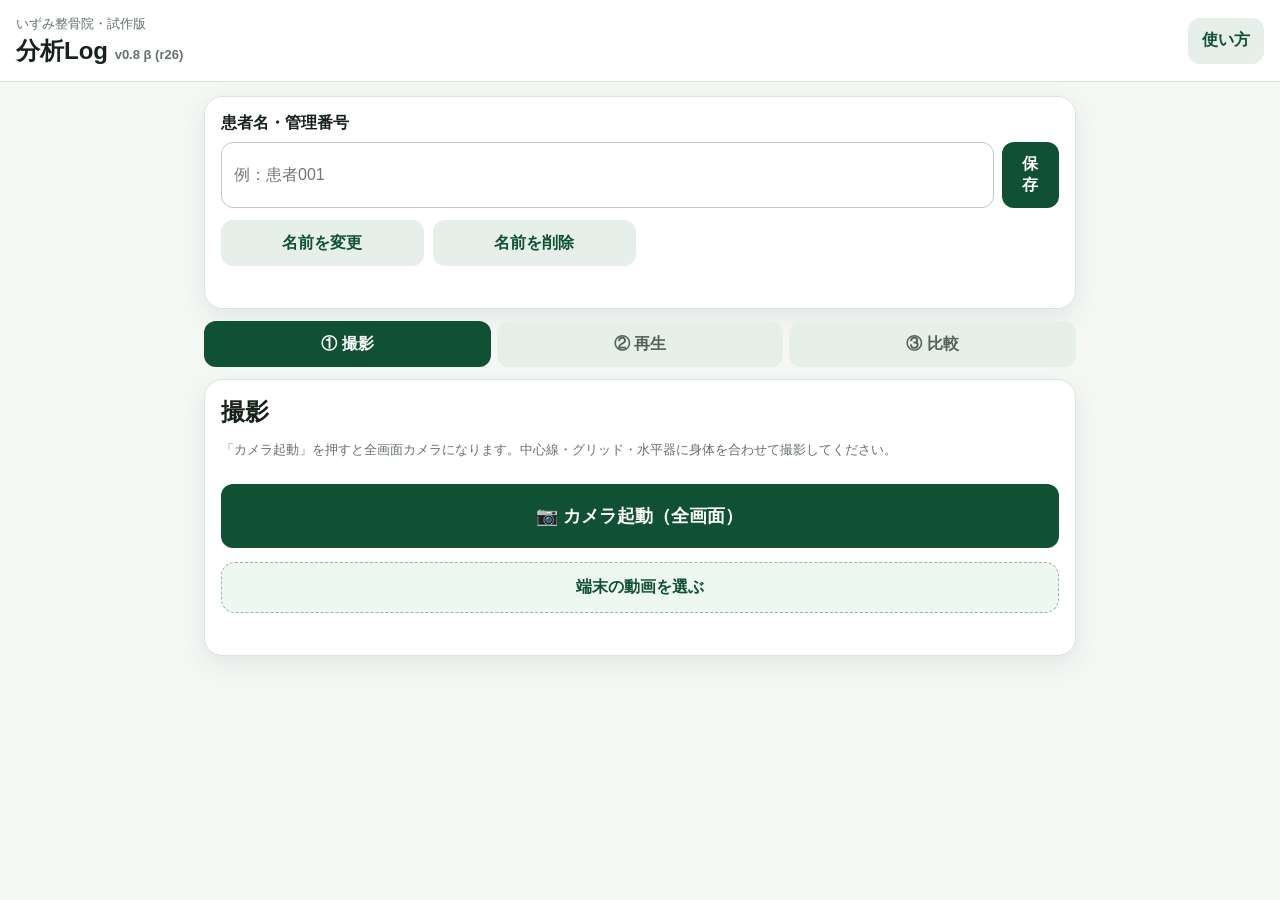
==== index.html @ 7aa8c4fe "Add files via upload" ====
<!doctype html>
<html lang="ja">
<head>
  <meta charset="utf-8">
  <meta name="viewport" content="width=device-width,initial-scale=1,viewport-fit=cover,maximum-scale=1">
  <meta name="theme-color" content="#0f5132">
  <title>分析Log v0.3</title>
  <style>
/* ===== 分析Log v0.3 ===== */
:root{
  --green:#0f5132;
  --green-soft:#e6efe9;
  --line:#d7e6dc;
  --bg:#f5f7f5;
  --ink:#17221b;
  --muted:#657169;
  --red:#c9362b;
  --guide:#ffed00;      /* 中心線（黄色） */
  --grid:rgba(255,255,255,.55); /* 補助グリッド */
}
*{box-sizing:border-box}
html,body{overscroll-behavior:none}
body{margin:0;font-family:-apple-system,BlinkMacSystemFont,"Yu Gothic",sans-serif;background:var(--bg);color:var(--ink)}

header{position:sticky;top:0;z-index:5;display:flex;justify-content:space-between;align-items:center;
  padding:14px 16px;background:#fff;border-bottom:1px solid var(--line)}
header small{color:var(--muted)}
h1{margin:2px 0 0;font-size:24px}
h1 span{font-size:13px;color:var(--muted)}
h2{margin:0 0 6px}
h3{margin:0}

button{border:0;border-radius:12px;padding:12px 14px;min-height:46px;background:var(--green);color:#fff;font-weight:700;font:inherit;font-weight:700;cursor:pointer}
button:disabled{opacity:.45}
.sub{background:var(--green-soft);color:var(--green)}
.red{background:var(--red)}
.full{width:100%;margin:12px 0 0}
.big{min-height:64px;font-size:18px}

/* 全画面カメラ */
.camView{position:fixed;inset:0;z-index:20;background:#000;display:flex;flex-direction:column;color:#fff}
.camView[hidden]{display:none}
.camStage{position:relative;flex:1;min-height:0;overflow:hidden;background:#000}
.camStage video{width:100%;height:100%;object-fit:contain;display:block}
.camTools{padding:12px;padding-bottom:calc(12px + env(safe-area-inset-bottom));background:#0f1a13;border-top:1px solid #24352b}
.camTools .segmented>span{color:#9db3a6}
.camTools .segmented button{background:#1b2a21;color:#cfe6d8}
.camTools .segmented button.on{background:var(--green);color:#fff}
.camTools .sub{background:#1b2a21;color:#cfe6d8}
.camTools #levelToggle.on{background:var(--green);color:#fff}

/* 全画面プレイヤー */
.playView{position:fixed;inset:0;z-index:20;background:#000;display:flex;flex-direction:column;color:#fff}
.playView[hidden]{display:none}
.playView .camStage video{width:100%;height:100%;object-fit:contain;background:#000}
.playCtrls{display:flex;align-items:center;gap:8px;margin-bottom:10px}
.playCtrls .spd{margin:0;color:#cfe6d8;font-size:13px;display:flex;align-items:center;gap:6px;white-space:nowrap}
.playCtrls .spd select{width:auto;padding:8px}
.playCtrls .sub{flex:1;background:#1b2a21;color:#cfe6d8}
.time{font-variant-numeric:tabular-nums;font-weight:700}

/* 全画面比較 */
.compareView{position:fixed;inset:0;z-index:20;background:#0b120e;display:flex;flex-direction:column;color:#fff}
.compareView[hidden]{display:none}
.compareFS{flex:1;min-height:0;display:flex;gap:6px;padding:8px}
.compareFS[hidden],.ovStage[hidden],.swStage[hidden]{display:none}
.cmpBody{flex:1;min-height:0;position:relative;display:flex}
.cmpBody>[data-view]{flex:1;min-height:0}

/* 重ね（透過） */
.ovStage{position:relative;background:#000;margin:8px;border-radius:10px;overflow:hidden}
.ovStage img{position:absolute;inset:0;width:100%;height:100%;object-fit:contain}
#ovAfter{opacity:.5}
.ovCtrl{display:flex;align-items:center;gap:10px;margin-bottom:8px;color:#cfe6d8;font-weight:700;font-size:13px}
#ovSlider{-webkit-appearance:none;appearance:none;flex:1;height:34px;background:transparent}
#ovSlider::-webkit-slider-runnable-track{height:6px;border-radius:6px;background:#2b3d33}
#ovSlider::-webkit-slider-thumb{-webkit-appearance:none;width:28px;height:28px;margin-top:-11px;border-radius:50%;background:var(--green);border:3px solid #fff}
#ovSlider::-moz-range-thumb{width:28px;height:28px;border-radius:50%;background:var(--green);border:3px solid #fff}

/* スライダー比較 */
.swStage{position:relative;background:#000;margin:8px;border-radius:10px;overflow:hidden;touch-action:none}
.swStage img{position:absolute;inset:0;width:100%;height:100%;object-fit:contain}
#swAfter{clip-path:inset(0 50% 0 0)}
.swHandle{position:absolute;top:0;bottom:0;left:50%;width:3px;background:#fff;transform:translateX(-50%);box-shadow:0 0 0 1px rgba(0,0,0,.4)}
.swHandle span{position:absolute;top:50%;left:50%;transform:translate(-50%,-50%);background:#fff;color:var(--green);font-weight:900;border-radius:999px;width:36px;height:36px;display:grid;place-items:center;box-shadow:0 1px 4px rgba(0,0,0,.4)}
.swTag{position:absolute;top:8px;padding:2px 8px;border-radius:8px;background:rgba(0,0,0,.6);color:#fff;font-size:12px;font-weight:700}
.swTagL{left:8px}
.swTagR{right:8px}
.cmpCtrl{padding:10px 12px;padding-bottom:calc(10px + env(safe-area-inset-bottom));background:#0f1a13;border-top:1px solid #24352b}
.compareFS figure{flex:1;min-width:0;margin:0;display:flex;flex-direction:column}
.compareFS figcaption{text-align:center;font-weight:700;padding:4px;font-size:13px;color:#cfe6d8}
.compareFS figcaption span{color:#7fd6a3;font-size:12px}
.fsImg{flex:1;min-height:0;position:relative;background:#000;border-radius:10px;display:grid;place-items:center;overflow:hidden}
.fsImg img{width:100%;height:100%;object-fit:contain;display:none}
.fsImg span{color:#6b7d72}
.fsHint{text-align:center;color:#7f9488;margin:0 0 8px}

main{width:min(900px,100%);margin:auto;padding:14px 14px 80px}
.card{background:#fff;border:1px solid var(--line);border-radius:18px;padding:16px;margin-bottom:12px;box-shadow:0 8px 24px rgba(14,61,37,.08)}
label{display:block;font-weight:700;margin:0 0 8px}
.row{display:flex;gap:8px}
input,select,textarea{width:100%;border:1px solid #bdcbc2;border-radius:12px;padding:12px;font:inherit;background:#fff}
.msg{color:var(--green);font-size:13px;min-height:18px;margin:8px 0 0}
.hint{color:var(--muted);font-size:12px;margin:8px 0}
p{color:var(--muted);font-size:13px}

nav#tabs{display:grid;grid-template-columns:repeat(3,1fr);gap:6px;margin-bottom:12px}
.tab{background:var(--green-soft);color:#536159}
.tab.active{background:var(--green);color:#fff}

.panel{display:none}
.panel.active{display:block}

/* ステージ（動画・カメラ・画像の枠） */
.stage{position:relative;overflow:hidden;border-radius:16px;background:#111;aspect-ratio:3/4;max-height:62vh}
.stage video{width:100%;height:100%;object-fit:contain;display:block}
.overlay{position:absolute;left:10px;right:10px;bottom:12px;background:rgba(0,0,0,.65);color:#fff;padding:8px;border-radius:10px;text-align:center;font-size:13px}

/* ガイド（中心線・グリッド）共通。JSで .guides の中に線を描画 */
.guides{position:absolute;inset:0;pointer-events:none}
.guides .gl{position:absolute;background:var(--grid)}
.guides .gl.v{top:0;width:1px;height:100%}
.guides .gl.h{left:0;height:1px;width:100%}
.guides .center{background:var(--guide);box-shadow:0 0 0 .5px rgba(0,0,0,.35)}
.guides .center.v{width:2px}
.guides .center.h{height:2px}
.guides .knob{position:absolute;width:14px;height:14px;border-radius:50%;background:var(--guide);border:2px solid #111}

.grid{display:grid;grid-template-columns:repeat(2,1fr);gap:9px;margin-top:12px}
.capDate{text-align:center;font-weight:700;color:var(--green);font-size:12px;margin:0 0 8px;min-height:16px}
.tapHint{display:inline-block;margin-top:2px;color:var(--green);font-weight:700}
.filterRow{display:flex;align-items:center;gap:8px;font-weight:700;font-size:13px;color:var(--muted);margin:0 0 8px}
.filterRow input{width:20px;height:20px}
.shot .who{color:var(--green);font-weight:700}

.segmented{display:flex;align-items:center;gap:6px;margin-top:12px;flex-wrap:wrap}
.segmented>span{font-weight:700;font-size:13px;color:var(--muted);margin-right:2px}
.segmented button{flex:1;min-width:64px;min-height:40px;padding:8px;background:var(--green-soft);color:var(--green)}
.segmented button.on{background:var(--green);color:#fff}

.upload{display:block;margin-top:14px;padding:14px;border:1px dashed #9bb3a4;border-radius:14px;text-align:center;background:#eef8f2;color:var(--green);font-weight:700}
.levelBadge{position:absolute;top:8px;right:10px;background:rgba(0,0,0,.6);color:#fff;font-weight:700;font-size:13px;padding:3px 8px;border-radius:8px;font-variant-numeric:tabular-nums}
#levelToggle.on{background:var(--green);color:#fff}
.upload input{display:none}

.shotsHead{display:flex;justify-content:space-between;align-items:center;margin-top:18px}
.pill{background:var(--green-soft);color:var(--green);border-radius:999px;padding:4px 10px;font-size:12px;font-weight:700}
.shots{display:grid;grid-template-columns:repeat(2,1fr);gap:10px;margin-top:6px}
.shot{border:1px solid var(--line);border-radius:14px;padding:8px;background:#f9fbfa}
.shot img{width:100%;height:min(38vh,300px);object-fit:contain;background:#111;border-radius:10px;display:block;cursor:pointer}
.shot .cap{margin:6px 0;font-size:12px;color:var(--muted)}
.shot .edited{color:var(--green);font-weight:700}
.shotBtns{display:grid;grid-template-columns:1fr 1fr;gap:6px}
.shotBtns button{min-height:38px;padding:7px;font-size:12px}
.shotBtns .editBtn{grid-column:1/-1;background:var(--green)}
.shotBtns .delete{grid-column:1/-1;background:#f4e7e5;color:#a52b23}

.compare{display:grid;grid-template-columns:1fr 1fr;gap:10px}
.compare h3{text-align:center;margin-bottom:6px}
.photo{aspect-ratio:3/4;background:#eef1ef;border-radius:14px;display:grid;place-items:center;overflow:hidden;margin-bottom:8px}
.photo img{width:100%;height:100%;object-fit:contain;display:none}
.compare button{width:100%}

dialog{width:min(500px,calc(100% - 28px));border:0;border-radius:18px;padding:20px}
dialog::backdrop{background:rgba(0,0,0,.4)}

/* ===== 編集モード（全画面） ===== */
.editor{position:fixed;inset:0;z-index:20;background:#0b120e;color:#fff;display:flex;flex-direction:column}
.editor[hidden]{display:none}   /* 非表示のときは必ず隠す（display:flexより優先させる） */
.editorBar{display:flex;align-items:center;justify-content:space-between;gap:8px;padding:10px 12px;
  padding-top:calc(10px + env(safe-area-inset-top));background:#0f1a13;border-bottom:1px solid #24352b}
.editorBar #edTitle{font-weight:700}
.editStage{position:relative;flex:1;min-height:42vh;overflow:hidden;background:#000;touch-action:none}
.editImgWrap{position:absolute;inset:0;display:grid;place-items:center;will-change:transform}
.editImgWrap img{max-width:100%;max-height:100%;-webkit-user-select:none;user-select:none;pointer-events:none}
.editStage .guides .center{cursor:grab}
.measureLayer{position:absolute;inset:0;pointer-events:none;overflow:visible}
.measureLayer line{stroke:#39d353;stroke-width:2}
.measureLayer circle{fill:#39d353;stroke:#0b120e;stroke-width:2}
#drawLayer line,#drawLayer polyline,#drawLayer path,#drawLayer circle,#drawLayer ellipse{fill:none}
#drawLayer text{font-weight:700}
#aiLayer line{stroke:#0a84ff;stroke-width:3;stroke-linecap:round;opacity:.9}
#aiLayer circle{fill:#ffd60a;stroke:#0a84ff;stroke-width:2}
.aiRow{display:grid;grid-template-columns:repeat(2,1fr);gap:8px;margin:10px 0}
.aiRow .span2{grid-column:1/-1}
.aiRow #aiEdit.on{background:var(--green);color:#fff}
#aiLayer .handle{fill:#fff;stroke:#0a84ff;stroke-width:3}
.aiRow button{min-height:44px;padding:8px;font-size:14px}
.aiOut{background:#12241a;border:1px solid #24352b;border-radius:12px;padding:10px 12px;margin-bottom:8px;color:#eafff0;font-size:13px;line-height:1.7;max-height:20vh;overflow-y:auto}
.aiOut[hidden]{display:none}
.aiOut b{color:#7fd6a3}
.aiOut .note{display:block;margin-top:6px;color:#9db3a6;font-size:11px;font-weight:400}
.aiOut .warn{display:block;margin-bottom:6px;padding:6px 8px;border-radius:8px;background:#3a2a12;color:#ffd60a;font-size:12px}
.drawOpts{display:flex;align-items:center;gap:8px;flex-wrap:wrap;margin:8px 0}
.drawOpts .sw{width:30px;height:30px;border-radius:50%;border:2px solid #24352b;box-sizing:border-box}
.drawOpts .sw.on{border-color:#fff;box-shadow:0 0 0 2px var(--green)}
.drawOpts #drawWidth{width:auto;padding:8px}
.drawOpts .sub{flex:1;min-width:80px}
.measureOut{margin:6px 0;min-height:20px;color:#eafff0;font-weight:700;background:#12241a;border:1px solid #24352b;border-radius:10px;padding:8px 10px;text-align:center}
.measureOut:empty{display:none}
.editorTools{padding:12px;padding-bottom:calc(12px + env(safe-area-inset-bottom));background:#0f1a13;border-top:1px solid #24352b;max-height:52vh;overflow-y:auto}
.editorTools .segmented>span{color:#9db3a6}
.editorTools .segmented button{background:#1b2a21;color:#cfe6d8}
.editorTools .segmented button.on{background:var(--green);color:#fff}
.editorTools .grid{grid-template-columns:repeat(3,1fr)}
.editorTools .sub{background:#1b2a21;color:#cfe6d8}
.editorTools .hint{color:#9db3a6}
.editorTools .msg{color:#7fd6a3}

@media(min-width:700px){
  .stage{aspect-ratio:16/9}
  .grid{grid-template-columns:repeat(4,1fr)}
  .shots{grid-template-columns:repeat(4,1fr)}
  .editorTools{max-width:900px;margin:0 auto;width:100%}
}
@media (prefers-reduced-motion: reduce){*{transition:none!important}}

/* ===== レポート（印刷・PDF） ===== */
.reportView{position:fixed;inset:0;z-index:22;background:#3a423d;display:flex;flex-direction:column}
.reportView[hidden]{display:none}
.reportScroll{flex:1;min-height:0;overflow-y:auto;padding:14px;-webkit-overflow-scrolling:touch}
.reportPage{width:min(760px,100%);margin:0 auto;background:#fff;color:#111;border-radius:8px;padding:22px 24px;box-shadow:0 8px 30px rgba(0,0,0,.35)}
.rHead{display:flex;justify-content:space-between;align-items:flex-start;gap:12px;border-bottom:2px solid var(--green);padding-bottom:10px;margin-bottom:16px}
.rClinic{font-size:13px;color:#555;font-weight:700}
.rHead h1{font-size:21px;margin:2px 0 0;color:var(--green)}
.rMeta{font-size:13px;text-align:right;line-height:1.9;color:#333}
.rImgs{display:flex;gap:14px}
.rImgs figure{flex:1;min-width:0;margin:0}
.rImgs figcaption{font-weight:700;font-size:13px;margin-bottom:5px;color:#111}
.rImgs figcaption span{color:#666;font-weight:400;font-size:11px}
.rBox{position:relative;background:#f0f2f0;border:1px solid #ddd;border-radius:6px;display:grid;place-items:center;overflow:hidden;aspect-ratio:3/4}
.rBox img{width:100%;height:100%;object-fit:contain;display:none}
.rBox span{color:#999;font-size:12px}
.rSec{margin-top:16px}
.rSec h2{font-size:14px;color:var(--green);border-left:4px solid var(--green);padding-left:8px;margin:0 0 8px}
.rCols{display:flex;gap:14px}
.rCols>div{flex:1;min-width:0}
.rCols h3{font-size:12px;margin:0 0 4px;color:#444}
.rAi{font-size:12px;line-height:1.8;color:#222;background:#f6f8f6;border:1px solid #e2e8e4;border-radius:6px;padding:8px 10px;min-height:40px}
.rAi b{color:var(--green)}
.rAi .note,.rAi .warn{display:block;color:#777;font-size:10px;margin-top:4px}
.rMemo{font-size:13px;line-height:1.9;color:#222;white-space:pre-wrap;border:1px solid #e2e8e4;border-radius:6px;padding:10px;min-height:60px;margin:0}
.rFoot{margin-top:16px;padding-top:8px;border-top:1px solid #ddd;font-size:10px;color:#888;text-align:center}
.bkHead{margin-top:22px;padding-top:16px;border-top:1px solid var(--line)}

@media print{
  body>*:not(#reportView){display:none!important}
  .noprint{display:none!important}
  .reportView{position:static!important;display:block!important;background:#fff}
  .reportScroll{overflow:visible!important;padding:0!important}
  .reportPage{width:100%!important;box-shadow:none!important;border-radius:0!important;padding:0!important}
  .rBox{aspect-ratio:auto;height:78mm}
  @page{margin:12mm}
}

/* cm基準の表示と入力欄 */
.scaleBar{display:flex;align-items:center;justify-content:space-between;gap:8px;margin:8px 0;font-size:12px;font-weight:700;color:#9db3a6}
.scaleBar.on{color:#7fd6a3}
.scaleBar button{min-height:34px;padding:6px 10px;font-size:12px;flex:0 0 auto}
.scaleInput{background:#12241a;border:1px solid var(--green);border-radius:12px;padding:10px 12px;margin-bottom:8px}
.scaleInput[hidden]{display:none}
.scaleInput label{color:#eafff0;font-size:13px}
.scaleInput .row{align-items:center;gap:6px}
.scaleInput input{flex:1;min-width:80px}
.scaleInput .unit{color:#cfe6d8;font-weight:700}
.scaleInput button{flex:0 0 auto;min-height:44px}
.scaleInput .hint{color:#9db3a6;margin:6px 0 0}

/* 患者履歴 */
.historyView{position:fixed;inset:0;z-index:21;background:#0b120e;color:#fff;display:flex;flex-direction:column}
.historyView[hidden]{display:none}
.histPick{padding:10px 12px;background:#0f1a13;border-bottom:1px solid #24352b}
.histPick select{background:#1b2a21;color:#fff;border-color:#2b3d33}
.histBody{flex:1;min-height:0;overflow-y:auto;padding:12px;-webkit-overflow-scrolling:touch}
.histDay{margin-bottom:18px}
.histDate{position:sticky;top:-12px;background:#0b120e;padding:6px 0;font-weight:700;color:#7fd6a3;font-size:14px;border-bottom:1px solid #24352b;margin-bottom:8px}
.histDate span{color:#9db3a6;font-weight:400;font-size:12px;margin-left:6px}
.histRow{display:grid;grid-template-columns:repeat(auto-fill,minmax(120px,1fr));gap:10px}
.histItem{background:#12241a;border:1px solid #24352b;border-radius:12px;padding:8px}
.histItem img{width:100%;height:150px;object-fit:contain;background:#000;border-radius:8px;display:block;cursor:pointer}
.histItem .t{font-size:11px;color:#9db3a6;margin:6px 0 6px;text-align:center}
.histItem .bs{display:grid;grid-template-columns:1fr 1fr;gap:6px}
.histItem .bs button{min-height:36px;padding:6px;font-size:12px}
.histEmpty{color:#9db3a6;text-align:center;padding:30px 10px}
.histBadge{display:inline-block;background:var(--green);color:#fff;border-radius:6px;font-size:10px;padding:1px 6px;margin-left:4px}

</style>
</head>
<body>
  <header>
    <div>
      <small>いずみ整骨院・試作版</small>
      <h1>分析Log <span>v0.8 β (r26)</span></h1>
    </div>
    <button id="help" class="sub">使い方</button>
  </header>

  <main>
    <!-- 患者 -->
    <section class="card">
      <label for="patient">患者名・管理番号</label>
      <div class="row">
        <input id="patient" list="patientList" placeholder="例：患者001" autocomplete="off">
        <button id="savePatient">保存</button>
      </div>
      <datalist id="patientList"></datalist>
      <div class="grid">
        <button id="renamePatient" class="sub">名前を変更</button>
        <button id="deletePatient" class="sub">名前を削除</button>
      </div>
      <p id="patientMsg" class="msg"></p>
    </section>

    <!-- タブ -->
    <nav id="tabs">
      <button class="tab active" data-id="record">① 撮影</button>
      <button class="tab" data-id="review">② 再生</button>
      <button class="tab" data-id="compare">③ 比較</button>
    </nav>

    <!-- ① 撮影 -->
    <section id="record" class="panel active card">
      <h2>撮影</h2>
      <p>「カメラ起動」を押すと全画面カメラになります。中心線・グリッド・水平器に身体を合わせて撮影してください。</p>
      <button id="startCamera" class="full big">📷 カメラ起動（全画面）</button>
      <label class="upload">端末の動画を選ぶ
        <input id="upload" type="file" accept="video/*" capture="environment">
      </label>
      <p id="recordMsg" class="msg"></p>
    </section>

    <!-- ② 再生 -->
    <section id="review" class="panel card">
      <h2>再生・静止画切り出し</h2>
      <div id="reviewStage" class="stage">
        <video id="video" controls playsinline preload="auto"></video>
      </div>
      <button id="openPlay" class="full big">▶ 全画面で再生・切り出し</button>
      <p class="hint">下の再生バーを指でなぞると場面を選べます。細かい調整は「1コマ戻す／進める」で。</p>
      <label>再生速度
        <select id="speed">
          <option value=".25">0.25倍</option>
          <option value=".5">0.5倍</option>
          <option value=".75">0.75倍</option>
          <option value="1" selected>1.0倍</option>
        </select>
      </label>
      <div class="grid">
        <button id="back" class="sub">◀ 1コマ戻す</button>
        <button id="forward" class="sub">1コマ進める ▶</button>
      </div>
      <button id="captureBtn" class="full">この場面を静止画に追加</button>
      <canvas id="canvas" hidden></canvas>
      <p id="reviewMsg" class="msg"></p>
    </section>

    <!-- ③ 比較 -->
    <section id="compare" class="panel card">
      <h2>Before / After</h2>
      <p>下の一覧の「Before」「After」から設定できます。編集した画像はそのまま反映されます。</p>
      <div class="compare">
        <div>
          <h3>Before</h3>
          <div class="photo"><img id="before" alt="Before"><span id="beforeEmpty">画像なし</span></div>
          <p id="beforeCap" class="capDate"></p>
          <button id="dlBefore" class="sub" disabled>画像を保存</button>
        </div>
        <div>
          <h3>After</h3>
          <div class="photo"><img id="after" alt="After"><span id="afterEmpty">画像なし</span></div>
          <p id="afterCap" class="capDate"></p>
          <button id="dlAfter" class="sub" disabled>画像を保存</button>
        </div>
      </div>
      <button id="swap" class="sub full">左右を入れ替える</button>
      <button id="openCompareFS" class="full big">⛶ 全画面で比較する</button>
      <button id="openReport" class="full big">📄 レポートを作る（印刷・PDF）</button>
      <button id="openHistory" class="full big">📁 患者の履歴を見る</button>
      <label for="memo">所見メモ
        <textarea id="memo" rows="5" placeholder="例：右肩の挙上が改善"></textarea>
      </label>
      <button id="saveMemo">メモを保存</button>
      <p id="memoMsg" class="msg"></p>

      <div class="shotsHead">
        <h3>切り出した静止画</h3>
        <span id="shotCount" class="pill">0枚</span>
      </div>
      <p class="hint">画像をタップすると編集画面が開きます。撮影のたびに下へ貯まっていきます。</p>
      <label class="filterRow"><input type="checkbox" id="filterPatient"> 上の患者名と一致するものだけ表示</label>
      <div id="shotGallery" class="shots"></div>
      <button id="clearShots" class="sub full">一覧を空にする</button>

      <h3 class="bkHead">バックアップ</h3>
      <p>すべての静止画・設定をファイルに書き出せます。端末を替えるときや、消えてしまう前の保険にお使いください。</p>
      <button id="exportAll" class="full">💾 ファイルに書き出す</button>
      <label class="upload">📂 ファイルから読み込む
        <input id="importAll" type="file" accept="application/json,.json">
      </label>
      <p id="backupMsg" class="msg"></p>
    </section>
  </main>

  <!-- 全画面プレイヤー（再生・切り出し） -->
  <div id="playView" class="playView" hidden>
    <div class="editorBar top">
      <button id="playClose" class="sub">閉じる</button>
      <span>再生・切り出し</span>
      <span id="playTime" class="time">0:00.00</span>
    </div>
    <div id="playStage" class="camStage"></div>
    <div class="camTools">
      <div class="playCtrls">
        <label class="spd">速度
          <select id="speed2">
            <option value=".25">0.25倍</option>
            <option value=".5">0.5倍</option>
            <option value=".75">0.75倍</option>
            <option value="1" selected>1.0倍</option>
          </select>
        </label>
        <button id="back2" class="sub">◀ 1コマ</button>
        <button id="forward2" class="sub">1コマ ▶</button>
      </div>
      <button id="capture2" class="full big">■ この場面を切り出し</button>
      <p id="play2Msg" class="msg"></p>
    </div>
  </div>

  <!-- 患者履歴 -->
  <div id="historyView" class="historyView" hidden>
    <div class="editorBar top">
      <button id="historyClose" class="sub">閉じる</button>
      <span>患者の履歴</span>
      <span id="historyCount" class="time"></span>
    </div>
    <div class="histPick">
      <select id="histPatient" aria-label="患者を選ぶ"></select>
    </div>
    <div id="histBody" class="histBody"></div>
    <p class="hint fsHint">画像をタップ → Before / After に設定できます</p>
  </div>

  <!-- レポート（印刷・PDF） -->
  <div id="reportView" class="reportView" hidden>
    <div class="editorBar top noprint">
      <button id="reportClose" class="sub">閉じる</button>
      <button id="editClinic" class="sub">院名</button>
      <button id="reportPrint">印刷 / PDF</button>
    </div>
    <div class="reportScroll">
      <div class="reportPage">
        <header class="rHead">
          <div>
            <div class="rClinic" id="rClinic">いずみ整骨院</div>
            <h1>姿勢分析レポート</h1>
          </div>
          <div class="rMeta">
            <div>患者名：<b id="rPatient">—</b></div>
            <div>作成日：<span id="rDate"></span></div>
          </div>
        </header>
        <section class="rImgs">
          <figure>
            <figcaption>Before <span id="rBeforeDate"></span></figcaption>
            <div class="rBox"><img id="rBefore" alt=""><span id="rBeforeNone">画像なし</span></div>
          </figure>
          <figure>
            <figcaption>After <span id="rAfterDate"></span></figcaption>
            <div class="rBox"><img id="rAfter" alt=""><span id="rAfterNone">画像なし</span></div>
          </figure>
        </section>
        <section class="rSec" id="rAiSec">
          <h2>姿勢の計測結果</h2>
          <div class="rCols">
            <div><h3>Before</h3><div class="rAi" id="rBeforeAi">—</div></div>
            <div><h3>After</h3><div class="rAi" id="rAfterAi">—</div></div>
          </div>
        </section>
        <section class="rSec">
          <h2>所見・コメント</h2>
          <p class="rMemo" id="rMemo">—</p>
        </section>
        <footer class="rFoot">分析Log で作成／計測値はAIによる推定を含みます</footer>
      </div>
    </div>
  </div>

  <!-- 全画面比較 -->
  <div id="compareView" class="compareView" hidden>
    <div class="editorBar top">
      <button id="compareClose" class="sub">閉じる</button>
      <span>Before / After</span>
      <button id="compareSwap" class="sub">入替</button>
    </div>
    <div class="segmented" data-target="cmp">
      <span>表示</span>
      <button data-cmp="side" class="on">横並び</button>
      <button data-cmp="overlay">重ね</button>
      <button data-cmp="slider">スライダー</button>
    </div>
    <div class="cmpBody">
      <!-- 横並び -->
      <div class="compareFS" data-view="side">
        <figure>
          <figcaption>Before <span id="beforeCapFS"></span></figcaption>
          <div class="fsImg"><img id="beforeFS" alt="Before"><span id="beforeFSEmpty">画像なし</span></div>
        </figure>
        <figure>
          <figcaption>After <span id="afterCapFS"></span></figcaption>
          <div class="fsImg"><img id="afterFS" alt="After"><span id="afterFSEmpty">画像なし</span></div>
        </figure>
      </div>
      <!-- 重ね（透過） -->
      <div class="ovStage" data-view="overlay" hidden>
        <img id="ovBefore" alt="Before">
        <img id="ovAfter" alt="After">
      </div>
      <!-- スライダー -->
      <div id="swStage" class="swStage" data-view="slider" hidden>
        <img id="swBefore" alt="Before">
        <img id="swAfter" alt="After">
        <div id="swHandle" class="swHandle"><span>‹ ›</span></div>
        <span class="swTag swTagL">Before</span>
        <span class="swTag swTagR">After</span>
      </div>
    </div>
    <div class="cmpCtrl">
      <div id="ovCtrl" class="ovCtrl" hidden>
        <span>Before</span>
        <input id="ovSlider" type="range" min="0" max="100" value="50">
        <span>After</span>
      </div>
      <p class="hint fsHint" id="cmpHint">横並び以外は、撮影の構図がそろっているほどきれいに重なります</p>
    </div>
  </div>

  <!-- 全画面カメラ -->
  <div id="camView" class="camView" hidden>
    <div class="editorBar top">
      <button id="camClose" class="sub">閉じる</button>
      <span id="camTitle">撮影</span>
      <button id="switchCamera" class="sub">前後</button>
    </div>
    <div id="camStage" class="camStage">
      <video id="camera" autoplay muted playsinline></video>
      <div id="recordGuides" class="guides"></div>
      <div id="cameraMsg" class="overlay">準備中…</div>
    </div>
    <div class="camTools">
      <div class="segmented" data-target="record">
        <span>ガイド</span>
        <button data-grid="off">なし</button>
        <button data-grid="center" class="on">中心線</button>
        <button data-grid="3">3×3</button>
        <button data-grid="5">5×5</button>
        <button data-grid="8">8×8</button>
        <button data-grid="16">16×16</button>
      </div>
      <button id="levelToggle" class="sub full">水平器：OFF</button>
      <div class="grid">
        <button id="startRec" class="red">● 録画開始</button>
        <button id="stopRec" class="sub" disabled>■ 録画停止</button>
      </div>
    </div>
  </div>

  <!-- 編集モード（全画面オーバーレイ） -->
  <div id="editor" class="editor" hidden>
    <div class="editorBar top">
      <button id="edClose" class="sub">戻る</button>
      <span id="edTitle">編集</span>
      <button id="edSave">保存</button>
    </div>

    <div id="editStage" class="editStage">
      <div id="editImgWrap" class="editImgWrap"><img id="editImg" alt="編集中の画像"></div>
      <div id="editGuides" class="guides"></div>
      <svg id="aiLayer" class="measureLayer"></svg>
      <svg id="drawLayer" class="measureLayer"></svg>
      <svg id="measureLayer" class="measureLayer"></svg>
    </div>

    <div class="editorTools">
      <div class="segmented" data-target="edit">
        <span>グリッド</span>
        <button data-grid="off">なし</button>
        <button data-grid="center" class="on">中心線</button>
        <button data-grid="3">3×3</button>
        <button data-grid="5">5×5</button>
        <button data-grid="8">8×8</button>
        <button data-grid="16">16×16</button>
      </div>
      <div class="segmented" data-target="measure">
        <span>測定</span>
        <button data-m="off" class="on">なし</button>
        <button data-m="tilt">左右差</button>
        <button data-m="dist">距離</button>
        <button data-m="angle">角度</button>
        <button data-m="scale">基準登録</button>
      </div>
      <p id="measureOut" class="measureOut"></p>
      <div class="segmented" data-target="draw">
        <span>描画</span>
        <button data-d="off" class="on">なし</button>
        <button data-d="free">自由線</button>
        <button data-d="line">直線</button>
        <button data-d="hline">水平</button>
        <button data-d="vline">垂直</button>
        <button data-d="arrow">矢印</button>
        <button data-d="circle">円</button>
        <button data-d="text">文字</button>
      </div>
      <div class="drawOpts">
        <span class="sw on" data-color="#ff3b30" style="background:#ff3b30"></span>
        <span class="sw" data-color="#0a84ff" style="background:#0a84ff"></span>
        <span class="sw" data-color="#30d158" style="background:#30d158"></span>
        <span class="sw" data-color="#ffd60a" style="background:#ffd60a"></span>
        <span class="sw" data-color="#ffffff" style="background:#fff"></span>
        <span class="sw" data-color="#111111" style="background:#111"></span>
        <select id="drawWidth" aria-label="線の太さ">
          <option value="3">細</option>
          <option value="6" selected>中</option>
          <option value="11">太</option>
        </select>
        <button id="drawUndo" class="sub">1つ戻す</button>
        <button id="drawClear" class="sub">全消去</button>
      </div>
      <div class="aiRow">
        <button id="aiRun" class="span2">🤖 AIで姿勢を解析</button>
        <button id="aiEdit" class="sub">✋ 点を修正</button>
        <button id="aiScale" class="sub">cm基準を登録</button>
        <button id="aiToggle" class="sub">骨格の表示</button>
        <button id="aiClear" class="sub">解析を消す</button>
      </div>
      <div id="scaleBar" class="scaleBar">
        <span id="scaleState">cm基準：未登録（px表示）</span>
        <button id="scaleClear" class="sub" hidden>基準を消す</button>
      </div>
      <div id="scaleInput" class="scaleInput" hidden>
        <label for="scaleCm">この2点の実際の長さ</label>
        <div class="row">
          <input id="scaleCm" type="number" inputmode="decimal" step="0.1" min="0.1" placeholder="例：160">
          <span class="unit">cm</span>
          <button id="scaleOk">登録</button>
          <button id="scaleCancel" class="sub">やめる</button>
        </div>
        <p class="hint">身長なら「頭のてっぺん」と「足の裏」をタップ→身長を入力</p>
      </div>
      <div id="aiOut" class="aiOut" hidden></div>
      <div class="grid">
        <button id="edZoomOut" class="sub">ズーム −</button>
        <button id="edZoomIn" class="sub">ズーム ＋</button>
        <button id="edReset" class="sub">リセット</button>
        <button id="edToBefore">Beforeへ</button>
        <button id="edToAfter">Afterへ</button>
      </div>
      <p class="hint" id="edHint">1本指＝移動 / 2本指＝拡大縮小 / 中心線ドラッグ / ダブルタップでリセット</p>
      <p id="edMsg" class="msg"></p>
    </div>
  </div>

  <dialog id="dialog">
    <h2>使い方</h2>
    <ol>
      <li>撮影、または端末の動画を選ぶ</li>
      <li>止めたい場面で「静止画を追加」</li>
      <li>画像をタップして中心線・グリッドで編集</li>
      <li>「Beforeへ」「Afterへ」で比較に反映</li>
    </ol>
    <button id="close" class="full">閉じる</button>
  </dialog>

  <script>
/* =========================================================
   分析Log v0.3
   - v0.2の全機能を保持（localStorageキーも同じ：既存データは残ります）
   - 追加：静止画の編集モード（中心線ドラッグ / グリッド / 移動 / ピンチズーム
     / ダブルタップでリセット / 保存 / Before・Afterへ反映）
   - 追加：撮影画面のガイド切替（なし / 中心線 / 3×3 / 5×5）
   =======================================================*/
(() => {
  "use strict";
  const $ = (id) => document.getElementById(id);
  const clamp = (n, lo, hi) => Math.max(lo, Math.min(hi, n));
  const toast = (id, text) => { const el = $(id); if (el) el.textContent = text; };

  // ---- 状態 ----
  // before/after は {img, date, time} で保持（撮影日時つき）。旧バージョンの文字列も読み込めるよう変換
  const parseSlot = (raw) => {
    if (!raw) return null;
    try { const o = JSON.parse(raw); return o && o.img ? o : (typeof o === "string" && o.startsWith("data:") ? { img: o } : null); }
    catch { return raw.startsWith("data:") ? { img: raw } : null; }
  };
  const s = {
    stream: null, rec: null, chunks: [], facing: "environment", url: null,
    before: parseSlot(localStorage.al_before),
    after: parseSlot(localStorage.al_after),
    shots: JSON.parse(localStorage.al_shots || "[]"),
    recGrid: localStorage.al_rec_grid || "center",
    level: false,
  };
  const saveSlot = (key) => { localStorage["al_" + key] = s[key] ? JSON.stringify(s[key]) : ""; };

  /* ---- 静止画の保存先（IndexedDB：容量が大きく、たくさん貯められる） ---- */
  const IDB = {
    db: null,
    open() {
      return new Promise((res, rej) => {
        const r = indexedDB.open("analysisLog", 1);
        r.onupgradeneeded = () => { const d = r.result; if (!d.objectStoreNames.contains("shots")) d.createObjectStore("shots", { keyPath: "id" }); };
        r.onsuccess = () => { IDB.db = r.result; res(r.result); };
        r.onerror = () => rej(r.error);
      });
    },
    store(mode) { return IDB.db.transaction("shots", mode).objectStore("shots"); },
    req(q) { return new Promise((res, rej) => { q.onsuccess = () => res(q.result); q.onerror = () => rej(q.error); }); },
    put(shot) { return IDB.req(IDB.store("readwrite").put(JSON.parse(JSON.stringify(shot)))); },
    del(id) { return IDB.req(IDB.store("readwrite").delete(id)); },
    clear() { return IDB.req(IDB.store("readwrite").clear()); },
    all() { return IDB.req(IDB.store("readonly").getAll()); },
  };
  let useIDB = false;
  const saveShotsLS = () => {
    try { localStorage.al_shots = JSON.stringify(s.shots); }
    catch (e) { toast("reviewMsg", "保存容量がいっぱいです。不要な静止画を削除してください。"); }
  };
  // 1枚だけ保存（編集・描画・解析のたびに呼ぶ）
  function saveShot(shot) {
    if (useIDB) IDB.put(shot).catch(() => toast("reviewMsg", "保存できませんでした"));
    else saveShotsLS();
  }
  const saveShots = () => { if (!useIDB) saveShotsLS(); };  // 一覧全体（旧方式のとき用）

  async function initStore() {
    try {
      if (!window.indexedDB) throw new Error("no idb");
      await IDB.open();
      useIDB = true;
      // これまでlocalStorageに入っていた画像を引き継ぐ
      const old = JSON.parse(localStorage.al_shots || "[]");
      if (old.length) {
        for (const sh of old) await IDB.put(sh);
        localStorage.removeItem("al_shots");   // 旧領域を解放
      }
      s.shots = (await IDB.all()) || [];
      s.shots.sort((a, b) => (a.date || 0) - (b.date || 0));
    } catch (e) {
      useIDB = false;                          // 使えない端末では従来どおり
      s.shots = JSON.parse(localStorage.al_shots || "[]");
    }
    s.shots.forEach((sh) => { if (sh.patient) addPatient(sh.patient); });   // 既存の名前を名簿に取り込む
    renderShots();
  }

  // ---- タブ切替 ----
  const openTab = (id) => {
    document.querySelectorAll(".tab").forEach((b) => b.classList.toggle("active", b.dataset.id === id));
    document.querySelectorAll(".panel").forEach((p) => p.classList.toggle("active", p.id === id));
  };
  document.querySelectorAll(".tab").forEach((b) => (b.onclick = () => openTab(b.dataset.id)));

  // ---- 患者名 ----
  // ---- 患者名（名簿・変更・削除） ----
  $("patient").value = localStorage.al_patient || "";
  let patients = [];
  try { patients = JSON.parse(localStorage.al_patients || "[]"); } catch (e) { patients = []; }
  const savePatients = () => { localStorage.al_patients = JSON.stringify(patients); };
  function renderPatientList() {
    const dl = $("patientList");
    dl.innerHTML = "";
    patients.filter(Boolean).sort().forEach((n) => { const o = document.createElement("option"); o.value = n; dl.appendChild(o); });
  }
  function addPatient(name) {
    const n = (name || "").trim();
    if (n && !patients.includes(n)) { patients.push(n); savePatients(); renderPatientList(); }
  }
  $("savePatient").onclick = () => {
    const n = $("patient").value.trim();
    localStorage.al_patient = n;
    addPatient(n);
    renderShots();
    toast("patientMsg", n ? `「${n}」を保存しました` : "名前を空にしました");
  };
  // 名前を変更：この患者の静止画すべての名前を付け替える
  $("renamePatient").onclick = () => {
    const old = $("patient").value.trim();
    if (!old) return toast("patientMsg", "先に変更したい名前を入力または選択してください");
    const neo = (prompt(`「${old}」を何に変更しますか？`, old) || "").trim();
    if (!neo || neo === old) return;
    let n = 0;
    s.shots.forEach((sh) => { if ((sh.patient || "") === old) { sh.patient = neo; saveShot(sh); n++; } });
    patients = patients.filter((p) => p !== old);
    if (!patients.includes(neo)) patients.push(neo);
    savePatients(); renderPatientList();
    $("patient").value = neo; localStorage.al_patient = neo;
    renderShots();
    toast("patientMsg", `「${neo}」に変更しました（静止画 ${n}枚も変更）`);
  };
  // 名前を削除：名簿から消す。画像を消すかは別途たずねる
  $("deletePatient").onclick = () => {
    const name = $("patient").value.trim();
    if (!name) return toast("patientMsg", "削除したい名前を入力または選択してください");
    const mine = s.shots.filter((sh) => (sh.patient || "") === name);
    if (!confirm(`「${name}」を名簿から削除します。よろしいですか？`)) return;
    patients = patients.filter((p) => p !== name);
    savePatients(); renderPatientList();
    if (mine.length && confirm(`この患者の静止画 ${mine.length}枚も削除しますか？

OK＝画像も削除する
キャンセル＝画像は残す`)) {
      const ids = new Set(mine.map((x) => x.id));
      s.shots = s.shots.filter((x) => !ids.has(x.id));
      if (useIDB) ids.forEach((id) => IDB.del(id).catch(() => {})); else saveShotsLS();
      toast("patientMsg", `「${name}」と静止画 ${mine.length}枚を削除しました`);
    } else {
      toast("patientMsg", `「${name}」を名簿から削除しました（静止画は残しています）`);
    }
    $("patient").value = ""; localStorage.al_patient = "";
    renderShots();
  };
  renderPatientList();

  /* =======================================================
     ガイド描画（撮影・編集で共用）
     mode: "off" | "center" | "3" | "5"
     vx,hy: 中心線の位置（0〜1）。撮影は中央固定、編集はドラッグで可変。
     =======================================================*/
  // グリッドの分割位置（"3"→1/3,2/3 / "8"→1/8..7/8 のように一般化）
  const gridFracs = (mode) => {
    const n = parseInt(mode, 10);
    if (!n || n < 2) return [];
    const a = []; for (let i = 1; i < n; i++) a.push(i / n); return a;
  };

  function drawGuides(el, mode, vx = 0.5, hy = 0.5, draggable = false) {
    el.innerHTML = "";
    if (mode === "off") return;
    const fracs = gridFracs(mode);
    const frag = document.createDocumentFragment();
    fracs.forEach((f) => {
      const v = document.createElement("div"); v.className = "gl v"; v.style.left = f * 100 + "%"; frag.appendChild(v);
      const h = document.createElement("div"); h.className = "gl h"; h.style.top = f * 100 + "%"; frag.appendChild(h);
    });
    const cv = document.createElement("div"); cv.className = "gl v center"; cv.style.left = vx * 100 + "%"; frag.appendChild(cv);
    const ch = document.createElement("div"); ch.className = "gl h center"; ch.style.top = hy * 100 + "%"; frag.appendChild(ch);
    if (draggable) {
      const k = document.createElement("div"); k.className = "knob";
      k.style.left = `calc(${vx * 100}% - 7px)`; k.style.top = `calc(${hy * 100}% - 7px)`;
      frag.appendChild(k);
    }
    el.appendChild(frag);
  }
  function setSegmented(target, mode) {
    document.querySelectorAll(`.segmented[data-target="${target}"] button`)
      .forEach((b) => b.classList.toggle("on", (b.dataset.grid ?? b.dataset.m ?? b.dataset.cmp) === mode));
  }

  // ---- 撮影ガイドの切替 ----
  let levelAngle = 0; // スマホの左右の傾き（度）

  const drawRecordGuides = () => {
    drawGuides($("recordGuides"), s.recGrid);
    if (s.level && s.recGrid !== "off") {
      const badge = document.createElement("div");
      badge.className = "levelBadge"; badge.id = "levelBadge";
      $("recordGuides").appendChild(badge);
    }
    updateLevelLine();
  };
  function updateLevelLine() {
    const h = $("recordGuides").querySelector(".center.h");
    const badge = $("levelBadge");
    if (!h) return;
    if (s.level) {
      const lv = Math.abs(levelAngle) <= 1;           // ±1°以内を水平とみなす
      h.style.transformOrigin = "center center";
      h.style.transform = `rotate(${-levelAngle}deg)`; // 実際の水平を示す（真の水平線）
      h.style.background = lv ? "#39d353" : "var(--guide)";
      h.style.height = "3px";
      if (badge) { badge.textContent = (lv ? "水平 " : "") + levelAngle.toFixed(0) + "°"; badge.style.color = lv ? "#39d353" : "#fff"; }
    } else {
      h.style.transform = ""; h.style.background = ""; h.style.height = "";
    }
  }
  document.querySelectorAll('.segmented[data-target="record"] button').forEach((b) => {
    b.onclick = () => { s.recGrid = b.dataset.grid; localStorage.al_rec_grid = s.recGrid; setSegmented("record", s.recGrid); drawRecordGuides(); };
  });

  // 水平器（傾きセンサー）
  function onMotion(e) {
    const a = e.accelerationIncludingGravity; if (!a) return;
    const ax = a.x || 0, ay = a.y || 0;
    if (Math.hypot(ax, ay) < 2) return;               // ほぼ水平置きのときは無視（数値が暴れるため）
    levelAngle = Math.atan2(ax, -ay) * 180 / Math.PI;
    updateLevelLine();
  }
  function setLevelBtn() { $("levelToggle").textContent = "水平器：" + (s.level ? "ON" : "OFF"); $("levelToggle").classList.toggle("on", s.level); }
  async function toggleLevel() {
    if (s.level) { window.removeEventListener("devicemotion", onMotion); s.level = false; setLevelBtn(); drawRecordGuides(); return; }
    try {
      if (typeof DeviceMotionEvent !== "undefined" && DeviceMotionEvent.requestPermission) {
        const perm = await DeviceMotionEvent.requestPermission();     // iOSは許可が必要
        if (perm !== "granted") { toast("recordMsg", "水平器を使うには「許可」を選んでください"); return; }
      }
      if (s.recGrid === "off") { s.recGrid = "center"; localStorage.al_rec_grid = "center"; setSegmented("record", "center"); }
      window.addEventListener("devicemotion", onMotion);
      s.level = true; setLevelBtn(); drawRecordGuides();
      toast("recordMsg", "水平器ON：横線が水平の目安です");
    } catch (err) { toast("recordMsg", "この端末では水平器を使えません"); }
  }
  $("levelToggle").onclick = toggleLevel;

  /* =======================================================
     ① 撮影・録画
     =======================================================*/
  async function stopStream() { if (s.stream) s.stream.getTracks().forEach((t) => t.stop()); }
  function openCamView() { $("camView").hidden = false; document.body.style.overflow = "hidden"; drawRecordGuides(); }
  function closeCamView() { $("camView").hidden = true; document.body.style.overflow = ""; }
  async function startCamera() {
    try {
      await stopStream();
      s.stream = await navigator.mediaDevices.getUserMedia({ video: { facingMode: { ideal: s.facing } }, audio: true });
      $("camera").srcObject = s.stream;
      $("startRec").disabled = false; $("stopRec").disabled = true;
      $("cameraMsg").textContent = "中心線・グリッド・水平器に身体を合わせてください";
      setTimeout(() => { $("cameraMsg").textContent = ""; }, 2500);
      openCamView();
    } catch (e) { toast("recordMsg", "カメラを起動できません：" + e.message); }
  }
  $("startCamera").onclick = startCamera;
  $("switchCamera").onclick = async () => { s.facing = s.facing === "environment" ? "user" : "environment"; await startCamera(); };
  $("camClose").onclick = async () => {
    if (s.rec && s.rec.state === "recording") s.rec.stop();
    await stopStream(); closeCamView();
  };

  function loadVideo(blob) {
    if (s.url) URL.revokeObjectURL(s.url);
    s.url = URL.createObjectURL(blob);
    $("video").src = s.url;   // 静止画一覧は消さずに貯めていく
  }
  $("startRec").onclick = () => {
    s.chunks = [];
    s.rec = new MediaRecorder(s.stream);
    s.rec.ondataavailable = (e) => e.data.size && s.chunks.push(e.data);
    s.rec.onstop = () => { loadVideo(new Blob(s.chunks, { type: s.rec.mimeType || "video/webm" })); closeCamView(); openTab("review"); };
    s.rec.start();
    $("startRec").disabled = true; $("stopRec").disabled = false;
    $("cameraMsg").textContent = "● 録画中";
  };
  $("stopRec").onclick = () => {
    if (s.rec && s.rec.state === "recording") s.rec.stop();   // onstopで再生画面へ移動
    $("startRec").disabled = false; $("stopRec").disabled = true;
    $("cameraMsg").textContent = "";
  };
  $("upload").onchange = (e) => { if (e.target.files[0]) { loadVideo(e.target.files[0]); openTab("review"); } };

  /* =======================================================
     ② 再生・静止画切り出し
     =======================================================*/
  const video = $("video");
  const setSpeed = (v) => { video.playbackRate = +v; $("speed").value = v; $("speed2").value = v; };
  $("speed").onchange = (e) => setSpeed(e.target.value);
  $("speed2").onchange = (e) => setSpeed(e.target.value);

  function step(delta) {
    if (!video.src) return toast("reviewMsg", "先に動画を選んでください");
    video.pause();
    video.currentTime = clamp(video.currentTime + delta, 0, video.duration || Infinity);
  }
  $("back").onclick = $("back2").onclick = () => step(-1 / 30);
  $("forward").onclick = $("forward2").onclick = () => step(1 / 30);

  const fmtTime = (t) => Math.floor(t / 60) + ":" + (t % 60).toFixed(2).padStart(5, "0");
  const pad = (n) => String(n).padStart(2, "0");
  const fmtDate = (ms) => {
    if (!ms) return "";
    const d = new Date(ms);
    return `${d.getFullYear()}/${pad(d.getMonth() + 1)}/${pad(d.getDate())} ${pad(d.getHours())}:${pad(d.getMinutes())}`;
  };

  function captureShot() {
    const v = video, c = $("canvas");
    if (!v.src || v.readyState < 2) { toast("reviewMsg", "動画を再生できる状態にしてください"); toast("play2Msg", "動画を再生できる状態にしてください"); return; }
    const k = Math.min(1, 1440 / Math.max(v.videoWidth, v.videoHeight));   // 容量を抑えるため長辺1440pxまで
    c.width = Math.round(v.videoWidth * k); c.height = Math.round(v.videoHeight * k);
    c.getContext("2d").drawImage(v, 0, 0, c.width, c.height);
    const shot = { id: Date.now() + Math.random(), data: c.toDataURL("image/jpeg", 0.85), time: v.currentTime, date: Date.now(), patient: ($("patient").value || "") };
    s.shots.push(shot);
    saveShot(shot); renderShots();   // 自動保存
    const msg = `③比較の下に自動保存しました（全${s.shots.length}枚）`;
    toast("reviewMsg", msg); toast("play2Msg", msg);
  }
  $("captureBtn").onclick = captureShot;
  $("capture2").onclick = captureShot;

  // 全画面プレイヤー：videoを移動して表示
  function openPlay() {
    if (!video.src) return toast("reviewMsg", "先に撮影するか、端末の動画を選んでください");
    $("playStage").appendChild(video);
    $("playView").hidden = false; document.body.style.overflow = "hidden";
    toast("play2Msg", "");
  }
  function closePlay() {
    $("reviewStage").appendChild(video);
    $("playView").hidden = true; document.body.style.overflow = "";
  }
  $("openPlay").onclick = openPlay;
  $("playClose").onclick = closePlay;
  video.addEventListener("timeupdate", () => { $("playTime").textContent = fmtTime(video.currentTime || 0); });

  $("clearShots").onclick = () => {
    if (confirm("静止画一覧を空にしますか？（保存した画像がすべて消えます）")) { s.shots = []; if (useIDB) IDB.clear().catch(() => {}); else saveShotsLS(); renderShots(); }
  };

  function renderShots() {
    const g = $("shotGallery");
    g.innerHTML = "";
    const cur = ($("patient").value || "").trim();
    const onlyMine = $("filterPatient") && $("filterPatient").checked && cur;
    const list = onlyMine ? s.shots.filter((x) => (x.patient || "") === cur) : s.shots;
    $("shotCount").textContent = onlyMine ? `${list.length}枚 / 全${s.shots.length}枚` : s.shots.length + "枚";
    if (!list.length) { g.innerHTML = "<p>" + (onlyMine ? "この患者名の静止画はありません。" : "まだ静止画はありません。") + "</p>"; return; }
    list.forEach((shot, i) => {
      const d = document.createElement("div");
      d.className = "shot";
      const edited = shot.edited ? '<span class="edited">編集済</span>' : "";
      const when = shot.date ? fmtDate(shot.date) : `位置 ${fmtTime(shot.time)}`;
      const who = shot.patient ? `<span class="who">${shot.patient}</span> ` : "";
      d.innerHTML =
        `<img src="${shot.edited || shot.data}" alt="${i + 1}枚目">` +
        `<p class="cap">${who}${when} ${edited}<br><span class="tapHint">タップで編集</span></p>` +
        `<div class="shotBtns">` +
        `<button data-a="before">Before</button>` +
        `<button data-a="after">After</button>` +
        `<button data-a="download" class="sub">保存</button>` +
        `<button data-a="rename" class="sub">名前</button>` +
        `<button data-a="delete" class="delete">削除</button>` +
        `</div>`;
      d.querySelector("img").onclick = () => openEditor(shot);
      d.querySelectorAll("button").forEach((b) => (b.onclick = () => shotAction(b.dataset.a, shot)));
      g.appendChild(d);
    });
  }
  function shotAction(a, shot) {
    const slot = { img: shot.edited || shot.data, date: shot.date, time: shot.time, ai: shot.aiText || null, patient: shot.patient || '', shotId: shot.id };
    if (a === "edit") openEditor(shot);
    else if (a === "before") { s.before = slot; saveSlot("before"); updateCompare(); }
    else if (a === "after") { s.after = slot; saveSlot("after"); updateCompare(); }
    else if (a === "download") download(slot.img, "shot");
    else if (a === "rename") {
      const neo = prompt("この画像の患者名を変更", shot.patient || "");
      if (neo !== null) { shot.patient = neo.trim(); saveShot(shot); addPatient(shot.patient); renderShots(); }
    }
    else if (a === "delete") { s.shots = s.shots.filter((y) => y.id !== shot.id); if (useIDB) IDB.del(shot.id).catch(() => {}); else saveShotsLS(); renderShots(); }
  }

  /* =======================================================
     ③ Before / After・メモ
     =======================================================*/
  function showImage(key) {
    const slot = s[key], im = $(key), empty = $(key + "Empty"), cap = $(key + "Cap"),
      btn = $(key === "before" ? "dlBefore" : "dlAfter");
    if (slot && slot.img) {
      im.src = slot.img; im.style.display = "block"; empty.style.display = "none"; btn.disabled = false;
      cap.textContent = slot.date ? "撮影 " + fmtDate(slot.date) : "";
    } else {
      im.style.display = "none"; empty.style.display = "block"; btn.disabled = true; cap.textContent = "";
    }
    // 全画面比較側も同期
    const imFS = $(key + "FS"), emptyFS = $(key + "FSEmpty"), capFS = $(key + "CapFS");
    if (imFS) {
      if (slot && slot.img) { imFS.src = slot.img; imFS.style.display = "block"; emptyFS.style.display = "none"; capFS.textContent = slot.date ? fmtDate(slot.date) : ""; }
      else { imFS.style.display = "none"; emptyFS.style.display = "block"; capFS.textContent = ""; }
    }
  }
  function updateCompare() {
    showImage("before"); showImage("after");
    const b = s.before && s.before.img, a = s.after && s.after.img;
    // 重ね・スライダー用の画像も同期
    [["ovBefore", b], ["swBefore", b], ["ovAfter", a], ["swAfter", a]].forEach(([id, src]) => {
      const el = $(id); if (el) { el.src = src || ""; el.style.display = src ? "block" : "none"; }
    });
  }
  // 全画面比較の開閉とモード切替
  let cmpMode = "side", swPos = 50;
  function setCmpMode(m) {
    cmpMode = m; setSegmented("cmp", m);
    document.querySelectorAll(".cmpBody > [data-view]").forEach((el) => { el.hidden = el.dataset.view !== m; });
    $("ovCtrl").hidden = m !== "overlay";
    if (m === "overlay") applyOverlay();
    if (m === "slider") applySlider();
  }
  function applyOverlay() { $("ovAfter").style.opacity = ($("ovSlider").value / 100); }
  function applySlider() { $("swAfter").style.clipPath = `inset(0 ${100 - swPos}% 0 0)`; $("swHandle").style.left = swPos + "%"; }
  $("ovSlider").oninput = applyOverlay;
  document.querySelectorAll('.segmented[data-target="cmp"] button').forEach((b) => { b.onclick = () => setCmpMode(b.dataset.cmp); });
  // スライダーの仕切りをドラッグ
  const swStage = $("swStage");
  let swDrag = false;
  const swFromEvent = (e) => { const r = swStage.getBoundingClientRect(); swPos = clamp(((e.clientX - r.left) / r.width) * 100, 0, 100); applySlider(); };
  swStage.addEventListener("pointerdown", (e) => { swStage.setPointerCapture(e.pointerId); swDrag = true; swFromEvent(e); });
  swStage.addEventListener("pointermove", (e) => { if (swDrag) swFromEvent(e); });
  swStage.addEventListener("pointerup", () => { swDrag = false; });
  swStage.addEventListener("pointercancel", () => { swDrag = false; });

  $("openCompareFS").onclick = () => {
    if (!(s.before && s.before.img) && !(s.after && s.after.img)) return toast("memoMsg", "先にBefore/Afterを設定してください");
    updateCompare(); setCmpMode(cmpMode); $("compareView").hidden = false; document.body.style.overflow = "hidden";
  };
  $("compareClose").onclick = () => { $("compareView").hidden = true; document.body.style.overflow = ""; };
  $("compareSwap").onclick = () => { [s.before, s.after] = [s.after, s.before]; saveSlot("before"); saveSlot("after"); updateCompare(); };
  function download(data, name) {
    if (!data) return;
    const safe = ($("patient").value || "patient").replace(/[\/:*?"<>|]/g, "_");
    const a = document.createElement("a");
    a.href = data; a.download = `${safe}_${name}.jpg`; a.click();
  }
  $("dlBefore").onclick = () => download(s.before && s.before.img, "before");
  $("dlAfter").onclick = () => download(s.after && s.after.img, "after");
  $("swap").onclick = () => {
    [s.before, s.after] = [s.after, s.before];
    saveSlot("before"); saveSlot("after");
    updateCompare();
  };
  $("memo").value = localStorage.al_memo || "";
  $("saveMemo").onclick = () => { localStorage.al_memo = $("memo").value; toast("memoMsg", "メモを保存しました"); };

  /* =======================================================
     編集モード（v0.3の中心機能）
     =======================================================*/
  const ed = { shot: null, mode: "center", vx: 0.5, hy: 0.5, tx: 0, ty: 0, scale: 1, nw: 1, nh: 1 };
  const editStage = $("editStage"), editImg = $("editImg"), editWrap = $("editImgWrap"), editGuides = $("editGuides");
  const measure = { mode: "off", pts: [] };
  const draw = { tool: "off", color: "#ff3b30", w: 6, cur: null }; // 描画ツール状態
  let pxPerCm = parseFloat(localStorage.al_scale) || 0;  // 1cmあたりのピクセル数（基準登録で決定）

  const applyTransform = () => { editWrap.style.transform = `translate(${ed.tx}px,${ed.ty}px) scale(${ed.scale})`; renderMeasure(); renderDraw(); renderAi(); drawEditGuides(); };
  const drawEditGuides = () => {
    const r = imgRect();   // ガイドの枠を写真ぴったりに合わせる
    editGuides.style.cssText = `position:absolute;left:${r.x}px;top:${r.y}px;width:${r.w}px;height:${r.h}px;right:auto;bottom:auto;pointer-events:none`;
    drawGuides(editGuides, ed.mode, ed.vx, ed.hy, true);
  };

  function openEditor(shot) {
    ed.shot = shot;
    if (!shot.draws) shot.draws = [];
    const e = shot.edit || {};
    ed.mode = e.grid || "center";
    ed.vx = e.vx ?? 0.5; ed.hy = e.hy ?? 0.5;
    ed.tx = e.tx ?? 0; ed.ty = e.ty ?? 0; ed.scale = e.scale ?? 1;
    editImg.onload = () => { ed.nw = editImg.naturalWidth; ed.nh = editImg.naturalHeight; applyTransform(); drawEditGuides(); if (ed.shot && ed.shot.ai) recomputeAi(); };
    editImg.src = shot.data; // 常に元画像から編集（非破壊）
    if (editImg.complete && editImg.naturalWidth) { ed.nw = editImg.naturalWidth; ed.nh = editImg.naturalHeight; requestAnimationFrame(() => { applyTransform(); drawEditGuides(); }); }
    $("edTitle").textContent = `${s.shots.indexOf(shot) + 1}枚目・${fmtTime(shot.time)}`;
    setSegmented("edit", ed.mode);
    measure.mode = "off"; measure.pts = []; setSegmented("measure", "off"); $("measureOut").textContent = "";
    draw.tool = "off"; draw.cur = null; setSegmented("draw", "off");
    aiVisible = localStorage.al_ai_show !== "0"; aiEditMode = false; $("aiEdit").classList.remove("on"); updateHint(); renderMeasure(); renderDraw(); renderAi();
    $("scaleInput").hidden = true; pendingScalePx = 0; updateScaleBar();
    if (ed.shot.ai) recomputeAi(); else showAiOut();   // 保存済みの古い文章ではなく、いまの基準で作り直す
    toast("edMsg", "");
    $("editor").hidden = false;
    document.body.style.overflow = "hidden";
  }
  function closeEditor() { $("editor").hidden = true; document.body.style.overflow = ""; }
  $("edClose").onclick = closeEditor;

  // グリッド切替
  document.querySelectorAll('.segmented[data-target="edit"] button').forEach((b) => {
    b.onclick = () => { ed.mode = b.dataset.grid; setSegmented("edit", ed.mode); drawEditGuides(); };
  });

  // ズーム（中心基準）
  function zoom(mult) {
    const ns = clamp(ed.scale * mult, 1, 8), r = ns / ed.scale;
    ed.tx *= r; ed.ty *= r; ed.scale = ns; applyTransform();
  }
  $("edZoomIn").onclick = () => zoom(1.25);
  $("edZoomOut").onclick = () => zoom(1 / 1.25);

  function resetView() { ed.tx = 0; ed.ty = 0; ed.scale = 1; ed.vx = 0.5; ed.hy = 0.5; applyTransform(); drawEditGuides(); }
  $("edReset").onclick = resetView;

  /* ---- 測定（角度・距離・左右差・基準登録） ---- */
  // 画像内の正規化座標(u,v: 0〜1)と画面座標を相互変換（拡大縮小・移動に追従させるため）
  // 画面に実際に表示されている画像の位置・大きさを測る（計算で推測しない）
  function imgRect() {
    const sr = editStage.getBoundingClientRect(), ir = editImg.getBoundingClientRect();
    const nw = editImg.naturalWidth || ed.nw || 1, nh = editImg.naturalHeight || ed.nh || 1;
    return { x: ir.left - sr.left, y: ir.top - sr.top, w: ir.width || 1, h: ir.height || 1, W: sr.width, H: sr.height, nw, nh };
  }
  function fitRect() { const r = imgRect(); return { W: r.W, H: r.H, dw: r.w, dh: r.h, bx: r.x, by: r.y }; }
  function toScreen(p) { const r = imgRect(); return { x: r.x + p.u * r.w, y: r.y + p.v * r.h }; }
  function toNorm(sx, sy) { const r = imgRect(); return { u: (sx - r.x) / r.w, v: (sy - r.y) / r.h }; }
  const needPts = (m) => m === "angle" ? 3 : (m === "tilt" || m === "dist" || m === "scale") ? 2 : 0;
  const natDelta = (a, b) => ({ dx: (b.u - a.u) * ed.nw, dy: (b.v - a.v) * ed.nh }); // 元画像ピクセルでの差

  function updateHint() {
    const map = {
      off: "1本指＝移動 / 2本指＝拡大縮小 / 中心線ドラッグ / ダブルタップでリセット",
      tilt: "左右の同じ部位を2点タップ（例：左右の肩）→ 高さの差と傾きを表示",
      dist: "2点タップで距離。基準登録するとcmで表示されます",
      angle: "3点タップ（真ん中が頂点）で角度（例：膝の角度）",
      scale: "長さが分かる2点をタップ→実寸cmを入力して基準登録",
    };
    $("edHint").textContent = map[measure.mode] || map.off;
  }
  document.querySelectorAll('.segmented[data-target="measure"] button').forEach((b) => {
    b.onclick = () => {
      measure.mode = b.dataset.m; measure.pts = []; setSegmented("measure", measure.mode); $("measureOut").textContent = "";
      if (measure.mode !== "off") { draw.tool = "off"; setSegmented("draw", "off"); }
      updateHint(); renderMeasure();
    };
  });

  function placePoint(sx, sy) {
    if (measure.mode === "off") return;
    const need = needPts(measure.mode);
    if (measure.pts.length >= need) { measure.pts = []; $("measureOut").textContent = ""; }
    measure.pts.push(toNorm(sx, sy));
    if (measure.pts.length === need) computeMeasure();
    renderMeasure();
  }
  function computeMeasure() {
    const p = measure.pts, out = $("measureOut");
    if (measure.mode === "tilt") {
      const { dx, dy } = natDelta(p[0], p[1]);
      const ang = Math.abs(Math.atan2(dy, dx) * 180 / Math.PI), tilt = Math.min(ang, 180 - ang);
      const lower = p[0].v > p[1].v ? p[0] : p[1], higher = p[0].v > p[1].v ? p[1] : p[0];
      const side = lower.u > higher.u ? "右" : "左", drop = Math.abs(dy);
      const pc = effPpc();
      const val = pc > 0 ? (drop / pc < 1 ? Math.round(drop / pc * 10) + " mm" : (drop / pc).toFixed(1) + " cm") : Math.round(drop) + " px";
      out.textContent = `${side}が ${val} 低い（傾き ${tilt.toFixed(1)}°）` + (pc > 0 ? "" : "　※cmは「cm基準を登録」後");
    } else if (measure.mode === "dist") {
      const { dx, dy } = natDelta(p[0], p[1]), d = Math.hypot(dx, dy);
      const pc2 = effPpc();
      out.textContent = pc2 > 0 ? `距離 ${d / pc2 < 1 ? Math.round(d / pc2 * 10) + " mm" : (d / pc2).toFixed(1) + " cm"}` : `距離 ${Math.round(d)} px　※cmは「cm基準を登録」後`;
    } else if (measure.mode === "angle") {
      const a = natDelta(p[1], p[0]), b = natDelta(p[1], p[2]);
      const deg = Math.acos(clamp((a.dx * b.dx + a.dy * b.dy) / (Math.hypot(a.dx, a.dy) * Math.hypot(b.dx, b.dy) || 1), -1, 1)) * 180 / Math.PI;
      out.textContent = `角度 ${deg.toFixed(1)}°`;
    } else if (measure.mode === "scale") {
      const { dx, dy } = natDelta(p[0], p[1]);
      pendingScalePx = Math.hypot(dx, dy);          // 2点間の長さ（元画像のピクセル）
      out.textContent = "この2点の実際の長さを下の欄に入力してください";
      $("scaleInput").hidden = false;
      $("scaleCm").value = "";
      setTimeout(() => { try { $("scaleCm").focus(); } catch (e) {} }, 50);
    }
  }
  /* ---- 描画ツール（自由線・直線・水平・垂直・矢印・円・文字） ---- */
  const drawHints = {
    off: "1本指＝移動 / 2本指＝拡大縮小 / 中心線ドラッグ / ダブルタップでリセット",
    free: "指でなぞって自由に線を描けます", line: "始点から終点までドラッグで直線",
    hline: "ドラッグで水平線", vline: "ドラッグで垂直線", arrow: "ドラッグで矢印",
    circle: "中心から外へドラッグで円", text: "置きたい場所をタップ→文字を入力",
  };
  document.querySelectorAll('.segmented[data-target="draw"] button').forEach((b) => {
    b.onclick = () => {
      draw.tool = b.dataset.d; setSegmented("draw", draw.tool);
      if (draw.tool !== "off") { measure.mode = "off"; measure.pts = []; setSegmented("measure", "off"); $("measureOut").textContent = ""; renderMeasure(); }
      $("edHint").textContent = drawHints[draw.tool] || drawHints.off;
    };
  });
  document.querySelectorAll(".drawOpts .sw").forEach((el) => {
    el.onclick = () => { draw.color = el.dataset.color; document.querySelectorAll(".drawOpts .sw").forEach((x) => x.classList.toggle("on", x === el)); };
  });
  $("drawWidth").onchange = (e) => { draw.w = +e.target.value; };
  $("drawUndo").onclick = () => { if (ed.shot && ed.shot.draws.length) { ed.shot.draws.pop(); saveShot(ed.shot); renderDraw(); } };
  $("drawClear").onclick = () => { if (ed.shot && ed.shot.draws.length && confirm("描き込みを全部消しますか？")) { ed.shot.draws = []; saveShot(ed.shot); renderDraw(); } };

  function drawStart(sx, sy) {
    const p = toNorm(sx, sy);
    if (draw.tool === "text") {
      const str = prompt("文字を入力"); if (str) { ed.shot.draws.push({ t: "text", color: draw.color, w: draw.w, p, str }); saveShot(ed.shot); renderDraw(); }
      draw.cur = null; return;
    }
    if (draw.tool === "free") draw.cur = { t: "free", color: draw.color, w: draw.w, pts: [p] };
    else draw.cur = { t: draw.tool, color: draw.color, w: draw.w, a: p, b: p };
    renderDraw();
  }
  function drawMove(sx, sy) {
    if (!draw.cur) return;
    const p = toNorm(sx, sy);
    if (draw.cur.t === "free") draw.cur.pts.push(p);
    else { draw.cur.b = draw.cur.t === "hline" ? { u: p.u, v: draw.cur.a.v } : draw.cur.t === "vline" ? { u: draw.cur.a.u, v: p.v } : p; }
    renderDraw();
  }
  function drawEnd() {
    if (!draw.cur) return;
    const c = draw.cur; draw.cur = null;
    const tiny = c.t === "free" ? c.pts.length < 2 : (Math.abs(c.a.u - c.b.u) < 0.005 && Math.abs(c.a.v - c.b.v) < 0.005);
    if (!tiny) { ed.shot.draws.push(c); saveShot(ed.shot); }
    renderDraw();
  }
  function strokeW(w) { const r = imgRect(); return Math.max(1, w * (r.w / r.nw)); } // 画面上の線幅（実測）
  function renderDraw() {
    const svg = $("drawLayer"); if (!svg) return;
    const NS = "http://www.w3.org/2000/svg";
    svg.innerHTML = "";
    const items = (ed.shot && ed.shot.draws ? ed.shot.draws : []).concat(draw.cur ? [draw.cur] : []);
    items.forEach((it) => {
      const sw = strokeW(it.w);
      if (it.t === "free") {
        const pl = document.createElementNS(NS, "polyline");
        pl.setAttribute("points", it.pts.map((p) => { const s = toScreen(p); return s.x + "," + s.y; }).join(" "));
        pl.setAttribute("stroke", it.color); pl.setAttribute("stroke-width", sw); pl.setAttribute("stroke-linecap", "round"); pl.setAttribute("stroke-linejoin", "round");
        svg.appendChild(pl);
      } else if (it.t === "circle") {
        const a = toScreen(it.a), b = toScreen(it.b), r = Math.hypot(b.x - a.x, b.y - a.y);
        const c = document.createElementNS(NS, "circle"); c.setAttribute("cx", a.x); c.setAttribute("cy", a.y); c.setAttribute("r", r);
        c.setAttribute("stroke", it.color); c.setAttribute("stroke-width", sw); svg.appendChild(c);
      } else if (it.t === "text") {
        const p = toScreen(it.p), t = document.createElementNS(NS, "text");
        t.setAttribute("x", p.x); t.setAttribute("y", p.y); t.setAttribute("fill", it.color);
        t.setAttribute("font-size", Math.max(12, strokeW(it.w) * 4)); t.textContent = it.str; svg.appendChild(t);
      } else { // line / hline / vline / arrow
        const a = toScreen(it.a), b = toScreen(it.b);
        const l = document.createElementNS(NS, "line"); l.setAttribute("x1", a.x); l.setAttribute("y1", a.y); l.setAttribute("x2", b.x); l.setAttribute("y2", b.y);
        l.setAttribute("stroke", it.color); l.setAttribute("stroke-width", sw); l.setAttribute("stroke-linecap", "round"); svg.appendChild(l);
        if (it.t === "arrow") {
          const ang = Math.atan2(b.y - a.y, b.x - a.x), h = Math.max(10, sw * 3);
          [ang + Math.PI * 0.83, ang - Math.PI * 0.83].forEach((r) => {
            const hl = document.createElementNS(NS, "line");
            hl.setAttribute("x1", b.x); hl.setAttribute("y1", b.y); hl.setAttribute("x2", b.x + Math.cos(r) * h); hl.setAttribute("y2", b.y + Math.sin(r) * h);
            hl.setAttribute("stroke", it.color); hl.setAttribute("stroke-width", sw); hl.setAttribute("stroke-linecap", "round"); svg.appendChild(hl);
          });
        }
      }
    });
  }

  /* ---- AI姿勢解析（MediaPipe Pose） ---- */
  const LM = { nose: 0, lsh: 11, rsh: 12, lel: 13, rel: 14, lwr: 15, rwr: 16, lhip: 23, rhip: 24, lkn: 25, rkn: 26, lank: 27, rank: 28, lfoot: 31, rfoot: 32 };
  const AI_CONN = [[11, 12], [11, 23], [12, 24], [23, 24], [11, 13], [13, 15], [12, 14], [14, 16], [23, 25], [25, 27], [24, 26], [26, 28], [27, 31], [28, 32], [7, 0], [8, 0]];
  const EDIT_LM = [0, 7, 8, 11, 12, 23, 24, 25, 26, 27, 28];   // 手で直せる点：鼻・耳・肩・骨盤・膝・足首
  let aiVisible = localStorage.al_ai_show !== "0", poseObj = null, aiEditMode = false;

  // 解析の計算部（純粋関数：landmarksから所見の文字列を作る）
  function analyzePose(lm, nw, nh, ppc) {
    const P = (i) => ({ x: lm[i].x * nw, y: lm[i].y * nh });
    const val = (px) => {
      if (!(ppc > 0)) return Math.round(px) + "px";
      const cm = px / ppc;
      return cm < 1 ? Math.round(cm * 10) + "mm" : cm.toFixed(1) + "cm";
    };
    const tiltOf = (a, b) => { const d = Math.abs(Math.atan2(b.y - a.y, b.x - a.x) * 180 / Math.PI); return Math.min(d, 180 - d); };
    const angAt = (a, v, b) => {
      const p = { x: a.x - v.x, y: a.y - v.y }, q = { x: b.x - v.x, y: b.y - v.y };
      return Math.acos(clamp((p.x * q.x + p.y * q.y) / (Math.hypot(p.x, p.y) * Math.hypot(q.x, q.y) || 1), -1, 1)) * 180 / Math.PI;
    };
    const lsh = P(LM.lsh), rsh = P(LM.rsh), lhip = P(LM.lhip), rhip = P(LM.rhip);
    // 本人の右が画像のどちら側かを判定（正面/背面で左右が入れ替わるため）
    const rightOnLeftSide = rsh.x < lsh.x;
    const sideByX = (dx) => (dx < 0 ? (rightOnLeftSide ? "右" : "左") : (rightOnLeftSide ? "左" : "右"));
    const out = [];
    const flat = (px) => px < (ppc > 0 ? ppc * 0.2 : 8); // ごく僅かな差は「ほぼ水平」扱い
    // 肩の高さ
    const shDrop = Math.abs(rsh.y - lsh.y), shLow = rsh.y > lsh.y ? "右" : "左";
    out.push(`<b>肩の高さ</b>：` + (flat(shDrop) ? "ほぼ水平" : `${shLow}肩が ${val(shDrop)} 低い`) + `（傾き ${tiltOf(lsh, rsh).toFixed(1)}°）`);
    // 骨盤
    const hipDrop = Math.abs(rhip.y - lhip.y), hipLow = rhip.y > lhip.y ? "右" : "左";
    out.push(`<b>骨盤の傾き</b>：` + (flat(hipDrop) ? "ほぼ水平" : `${hipLow}が ${val(hipDrop)} 低い`) + `（傾き ${tiltOf(lhip, rhip).toFixed(1)}°）`);
    // 体幹の傾き（肩の中心 vs 骨盤の中心）
    const shMid = { x: (lsh.x + rsh.x) / 2, y: (lsh.y + rsh.y) / 2 }, hipMid = { x: (lhip.x + rhip.x) / 2, y: (lhip.y + rhip.y) / 2 };
    const trunkDx = shMid.x - hipMid.x, trunkDeg = Math.abs(Math.atan2(trunkDx, hipMid.y - shMid.y) * 180 / Math.PI);
    out.push(`<b>体幹の傾き</b>：` + (trunkDeg < 1 ? "ほぼ垂直" : `${sideByX(trunkDx)}へ ${trunkDeg.toFixed(1)}°`));
    // 頭部位置（鼻が肩の中心からどれだけ横にずれているか）
    const nose = P(LM.nose), headDx = nose.x - shMid.x;
    out.push(`<b>頭の位置</b>：` + (flat(Math.abs(headDx)) ? "ほぼ中心" : `${sideByX(headDx)}へ ${val(Math.abs(headDx))} ずれ`));
    // 膝の角度
    const kneeR = angAt(P(LM.rhip), P(LM.rkn), P(LM.rank)), kneeL = angAt(P(LM.lhip), P(LM.lkn), P(LM.lank));
    out.push(`<b>膝の角度</b>：右 ${kneeR.toFixed(0)}° ／ 左 ${kneeL.toFixed(0)}°（差 ${Math.abs(kneeR - kneeL).toFixed(0)}°）`);
    // 左右差まとめ
    out.push(`<b>左右差まとめ</b>：肩 ${val(shDrop)}／骨盤 ${val(hipDrop)}／膝 ${Math.abs(kneeR - kneeL).toFixed(0)}°`);
    if (!(ppc > 0)) out.push('<span class="note">※cm表示にするには「基準登録」で長さの基準を1回登録してください</span>');
    out.push('<span class="note">※AIによる推定値です。診断ではなく、説明の目安としてお使いください</span>');
    return out;
  }

  async function loadPose() {
    if (window.Pose) return;
    await new Promise((res, rej) => {
      const sc = document.createElement("script");
      sc.src = "https://cdn.jsdelivr.net/npm/@mediapipe/pose@0.5.1675469404/pose.js";
      sc.onload = res; sc.onerror = () => rej(new Error("読み込み失敗"));
      document.head.appendChild(sc);
    });
  }
  // 画面に見えている範囲（ズーム後）を画像内の座標で求める
  function visibleCrop() {
    const r = editStage.getBoundingClientRect();
    const a = toNorm(0, 0), b = toNorm(r.width, r.height);
    const u0 = clamp(Math.min(a.u, b.u), 0, 1), v0 = clamp(Math.min(a.v, b.v), 0, 1);
    const u1 = clamp(Math.max(a.u, b.u), 0, 1), v1 = clamp(Math.max(a.v, b.v), 0, 1);
    return { u0, v0, u1: Math.max(u1, u0 + 0.05), v1: Math.max(v1, v0 + 0.05) };
  }
  // 検出のあやしさを判定（主要な点がはっきり写っているか）
  function aiQuality(lm) {
    const keys = [LM.lsh, LM.rsh, LM.lhip, LM.rhip, LM.lkn, LM.rkn, LM.lank, LM.rank];
    const vis = keys.map((i) => (lm[i] && lm[i].v != null ? lm[i].v : 1));
    return vis.reduce((a, b) => a + b, 0) / vis.length;
  }

  async function runAi() {
    if (!ed.shot) return;
    toast("edMsg", "AI解析中…（初回は少し時間がかかります）");
    try {
      await loadPose();
      if (!poseObj) {
        poseObj = new window.Pose({ locateFile: (f) => `https://cdn.jsdelivr.net/npm/@mediapipe/pose@0.5.1675469404/${f}` });
        poseObj.setOptions({ modelComplexity: 1, staticImageMode: true, smoothLandmarks: false, minDetectionConfidence: 0.5 });
      }
      // 表示中の範囲だけを切り出して渡す（鏡像や別の人を除外できる）
      const cp = visibleCrop();
      const sx = cp.u0 * ed.nw, sy = cp.v0 * ed.nh;
      const cw = Math.max(32, Math.round((cp.u1 - cp.u0) * ed.nw)), ch = Math.max(32, Math.round((cp.v1 - cp.v0) * ed.nh));
      const cv = document.createElement("canvas"); cv.width = cw; cv.height = ch;
      cv.getContext("2d").drawImage(editImg, sx, sy, cw, ch, 0, 0, cw, ch);

      const result = await new Promise((resolve) => { poseObj.onResults(resolve); poseObj.send({ image: cv }); });
      const lm = result && result.poseLandmarks;
      if (!lm || !lm.length) { toast("edMsg", "人物を検出できませんでした。患者さんだけが大きく写るようにズームしてお試しください"); return; }
      // 切り出し範囲の座標 → 画像全体の座標へ戻す
      ed.shot.ai = lm.map((p) => ({ x: cp.u0 + p.x * (cp.u1 - cp.u0), y: cp.v0 + p.y * (cp.v1 - cp.v0), v: p.visibility }));
      const q = aiQuality(ed.shot.ai);
      const rr = imgRect(); ed.shot.aiText = analyzePose(ed.shot.ai, rr.nw, rr.nh, effPpc());
      if (q < 0.7) ed.shot.aiText.unshift('<span class="warn">⚠ 検出があやしいです。骨格が体と合っているか必ず確認してください（患者さんだけが大きく写るようズームすると改善します）</span>');
      saveShot(ed.shot); aiVisible = true; localStorage.al_ai_show = "1"; showAiOut(); renderAi();
      toast("edMsg", q < 0.7 ? "解析しました（精度が低い可能性あり）" : "解析しました");
    } catch (err) {
      toast("edMsg", "AI解析を読み込めませんでした（インターネット接続が必要です）");
    }
  }
  // 点を動かしたりcm基準を登録したら、その場で計算し直す
  const effPpc = () => (ed.shot && ed.shot.ppc > 0 ? ed.shot.ppc : pxPerCm);   // この画像の基準（なければ前回の基準）
  function recomputeAi() {
    if (!(ed.shot && ed.shot.ai)) return;
    const r = imgRect();
    ed.shot.aiText = analyzePose(ed.shot.ai, r.nw, r.nh, effPpc());
    showAiOut();
  }
  // 一番近い点を探す（つかむ判定）
  function nearestLm(lx, ly) {
    const lm = ed.shot && ed.shot.ai;
    if (!lm || !aiEditMode) return -1;
    let best = -1, bd = 30;
    EDIT_LM.forEach((i) => {
      if (!lm[i]) return;
      const p = toScreen({ u: lm[i].x, v: lm[i].y }), d = Math.hypot(p.x - lx, p.y - ly);
      if (d < bd) { bd = d; best = i; }
    });
    return best;
  }
  let pendingScalePx = 0;
  function updateScaleBar() {
    const pc = effPpc(), bar = $("scaleBar");
    const ref = (ed.shot && ed.shot.ppcCm) || localStorage.al_scale_cm;
    $("scaleState").textContent = pc > 0
      ? `cm基準：登録済み ✓ cm・mmで表示中${ref ? `（${ref}cmで設定）` : ""}`
      : "cm基準：未登録（いまは px 表示）";
    bar.classList.toggle("on", pc > 0);
    $("scaleClear").hidden = !(pc > 0);
  }
  function applyScale() {
    const cm = parseFloat($("scaleCm").value);
    if (!(cm > 0) || !(pendingScalePx > 0)) { toast("edMsg", "長さを数字で入力してください"); return; }
    pxPerCm = pendingScalePx / cm;
    localStorage.al_scale = String(pxPerCm);
    localStorage.al_scale_cm = String(cm);
    if (ed.shot) { ed.shot.ppc = pxPerCm; ed.shot.ppcCm = cm; saveShot(ed.shot); }
    $("scaleInput").hidden = true; pendingScalePx = 0;
    measure.mode = "off"; measure.pts = []; setSegmented("measure", "off"); renderMeasure(); updateHint();
    $("measureOut").textContent = `✓ 基準を登録しました（この2点＝${cm}cm）`;
    updateScaleBar(); recomputeAi();
    toast("edMsg", "cm表示に切り替えました");
  }
  function showAiOut() {
    const box = $("aiOut");
    if (ed.shot && ed.shot.aiText && ed.shot.aiText.length) { box.innerHTML = ed.shot.aiText.join("<br>"); box.hidden = false; }
    else { box.innerHTML = ""; box.hidden = true; }
  }
  function renderAi() {
    const svg = $("aiLayer"); if (!svg) return;
    svg.innerHTML = "";
    const lm = ed.shot && ed.shot.ai;
    if (!lm || !aiVisible) return;
    const NS = "http://www.w3.org/2000/svg";
    AI_CONN.forEach(([i, j]) => {
      if (!lm[i] || !lm[j]) return;
      const a = toScreen({ u: lm[i].x, v: lm[i].y }), b = toScreen({ u: lm[j].x, v: lm[j].y });
      const l = document.createElementNS(NS, "line");
      l.setAttribute("x1", a.x); l.setAttribute("y1", a.y); l.setAttribute("x2", b.x); l.setAttribute("y2", b.y);
      svg.appendChild(l);
    });
    EDIT_LM.forEach((i) => {
      if (!lm[i]) return;
      const p = toScreen({ u: lm[i].x, v: lm[i].y }), c = document.createElementNS(NS, "circle");
      c.setAttribute("cx", p.x); c.setAttribute("cy", p.y);
      c.setAttribute("r", aiEditMode ? 11 : 5);
      if (aiEditMode) c.setAttribute("class", "handle");
      svg.appendChild(c);
    });
  }
  function drawAiOnCanvas(x, M, lw) {
    const lm = ed.shot && ed.shot.ai;
    if (!lm || !aiVisible) return;
    x.strokeStyle = "#0a84ff"; x.lineWidth = lw; x.lineCap = "round";
    AI_CONN.forEach(([i, j]) => {
      if (!lm[i] || !lm[j]) return;
      const a = M({ u: lm[i].x, v: lm[i].y }), b = M({ u: lm[j].x, v: lm[j].y });
      x.beginPath(); x.moveTo(a.x, a.y); x.lineTo(b.x, b.y); x.stroke();
    });
    x.fillStyle = "#ffd60a";
    [LM.nose, LM.lsh, LM.rsh, LM.lhip, LM.rhip, LM.lkn, LM.rkn, LM.lank, LM.rank].forEach((i) => {
      if (!lm[i]) return;
      const p = M({ u: lm[i].x, v: lm[i].y });
      x.beginPath(); x.arc(p.x, p.y, lw * 1.8, 0, 7); x.fill();
    });
  }
  $("aiRun").onclick = runAi;
  $("aiEdit").onclick = () => {
    if (!(ed.shot && ed.shot.ai)) return toast("edMsg", "先に「AIで姿勢を解析」を押してください");
    aiEditMode = !aiEditMode;
    $("aiEdit").classList.toggle("on", aiEditMode);
    if (aiEditMode) { aiVisible = true; measure.mode = "off"; setSegmented("measure", "off"); draw.tool = "off"; setSegmented("draw", "off"); }
    $("edHint").textContent = aiEditMode ? "白い丸を指でドラッグして位置を直せます（数値はその場で計算し直します）" : "1本指＝移動 / 2本指＝拡大縮小 / 中心線ドラッグ / ダブルタップでリセット";
    renderAi();
    toast("edMsg", aiEditMode ? "点の修正モード：ずれている点をドラッグしてください" : "修正モードを終了しました");
  };
  $("scaleOk").onclick = applyScale;
  $("scaleCm").addEventListener("keydown", (e) => { if (e.key === "Enter") applyScale(); });
  $("scaleCancel").onclick = () => {
    $("scaleInput").hidden = true; pendingScalePx = 0;
    measure.mode = "off"; measure.pts = []; setSegmented("measure", "off"); renderMeasure(); updateHint();
    $("measureOut").textContent = "";
  };
  $("scaleClear").onclick = () => {
    pxPerCm = 0; localStorage.removeItem("al_scale");
    localStorage.removeItem("al_scale_cm");
    if (ed.shot) { delete ed.shot.ppc; delete ed.shot.ppcCm; saveShot(ed.shot); }
    updateScaleBar(); recomputeAi(); toast("edMsg", "基準を消しました（px表示に戻ります）");
  };
  $("aiScale").onclick = () => {
    measure.mode = "scale"; measure.pts = []; setSegmented("measure", "scale");
    aiEditMode = false; $("aiEdit").classList.remove("on"); renderAi();
    $("measureOut").textContent = ""; updateHint();
    $("scaleInput").hidden = true; pendingScalePx = 0;
    $("measureOut").textContent = "① 長さが分かる2点を画像上でタップ（例：頭のてっぺんと足の裏＝身長）→ ② 下に出る欄に長さを入力";
    toast("edMsg", "長さが分かる2点をタップしてください");
  };
  $("aiToggle").onclick = () => { aiVisible = !aiVisible; localStorage.al_ai_show = aiVisible ? "1" : "0"; renderAi(); toast("edMsg", aiVisible ? "骨格を表示（数値の確認用）" : "骨格を非表示（解析の数値はそのまま使えます）"); };
  $("aiClear").onclick = () => {
    if (!ed.shot) return;
    delete ed.shot.ai; delete ed.shot.aiText; saveShot(ed.shot); renderAi(); showAiOut(); toast("edMsg", "解析を消しました");
  };

  function renderMeasure() {
    const svg = $("measureLayer"); if (!svg) return;
    svg.innerHTML = "";
    if (measure.mode === "off" || !measure.pts.length) return;
    const NS = "http://www.w3.org/2000/svg", scr = measure.pts.map(toScreen);
    const line = (a, b) => { const l = document.createElementNS(NS, "line"); l.setAttribute("x1", a.x); l.setAttribute("y1", a.y); l.setAttribute("x2", b.x); l.setAttribute("y2", b.y); svg.appendChild(l); };
    if (measure.mode === "angle") { if (scr[0] && scr[1]) line(scr[1], scr[0]); if (scr[2] && scr[1]) line(scr[1], scr[2]); }
    else { for (let i = 0; i + 1 < scr.length; i++) line(scr[i], scr[i + 1]); }
    scr.forEach((pt) => { const c = document.createElementNS(NS, "circle"); c.setAttribute("cx", pt.x); c.setAttribute("cy", pt.y); c.setAttribute("r", 7); svg.appendChild(c); });
  }

  // ---- タッチ / ポインター操作 ----
  const pointers = new Map();
  let gesture = null, lastTap = 0;
  const HIT = 22; // 中心線をつかめる範囲(px)
  const distance = (a, b) => Math.hypot(a.x - b.x, a.y - b.y);
  const midpoint = (a, b) => ({ x: (a.x + b.x) / 2, y: (a.y + b.y) / 2 });

  editStage.addEventListener("pointerdown", (e) => {
    editStage.setPointerCapture(e.pointerId);
    pointers.set(e.pointerId, { x: e.clientX, y: e.clientY });
    if (pointers.size === 2) { startPinch(); return; }
    const r = editStage.getBoundingClientRect();
    const lx = e.clientX - r.left, ly = e.clientY - r.top;
    const hit = nearestLm(lx, ly);
    if (hit >= 0) { gesture = { type: "lm", i: hit, t: Date.now(), moved: false }; return; }
    if (draw.tool !== "off") { gesture = { type: "draw", lx, ly, t: Date.now(), moved: false }; drawStart(lx, ly); return; }
    if (measure.mode !== "off") { gesture = { type: "measure", lx, ly, t: Date.now(), moved: false }; return; }
    const gr = imgRect();
    const nearV = ed.mode !== "off" && Math.abs(lx - (gr.x + ed.vx * gr.w)) <= HIT;
    const nearH = ed.mode !== "off" && Math.abs(ly - (gr.y + ed.hy * gr.h)) <= HIT;
    let type = "pan";
    if (nearV || nearH) {
      type = nearV && nearH
        ? (Math.abs(lx - (gr.x + ed.vx * gr.w)) <= Math.abs(ly - (gr.y + ed.hy * gr.h)) ? "vline" : "hline")
        : (nearV ? "vline" : "hline");
    }
    gesture = { type, lx, ly, tx: ed.tx, ty: ed.ty, t: Date.now(), moved: false };
  });

  editStage.addEventListener("pointermove", (e) => {
    if (!pointers.has(e.pointerId)) return;
    pointers.set(e.pointerId, { x: e.clientX, y: e.clientY });
    const r = editStage.getBoundingClientRect();
    if (gesture && gesture.type === "pinch") return doPinch(r);
    if (!gesture) return;
    const lx = e.clientX - r.left, ly = e.clientY - r.top;
    if (Math.abs(lx - gesture.lx) > 4 || Math.abs(ly - gesture.ly) > 4) gesture.moved = true;
    if (gesture.type === "lm") {
      const p = toNorm(lx, ly);
      ed.shot.ai[gesture.i] = { x: clamp(p.u, 0, 1), y: clamp(p.v, 0, 1), v: 1 };
      renderAi(); recomputeAi();     // ← 動かすたびに肩の傾き・膝角度などを再計算
      return;
    }
    if (gesture.type === "draw") { drawMove(lx, ly); return; }
    if (gesture.type === "pan") { ed.tx = gesture.tx + (lx - gesture.lx); ed.ty = gesture.ty + (ly - gesture.ly); applyTransform(); }
    else if (gesture.type === "vline") { const g = imgRect(); ed.vx = clamp((lx - g.x) / g.w, 0, 1); drawEditGuides(); }
    else if (gesture.type === "hline") { const g = imgRect(); ed.hy = clamp((ly - g.y) / g.h, 0, 1); drawEditGuides(); }
  });

  function startPinch() {
    const [a, b] = [...pointers.values()];
    gesture = { type: "pinch", dist: distance(a, b), scale: ed.scale, tx: ed.tx, ty: ed.ty, mid: midpoint(a, b) };
  }
  function doPinch(r) {
    const [a, b] = [...pointers.values()];
    if (!a || !b) return;
    const d = distance(a, b), m = midpoint(a, b);
    const ns = clamp(gesture.scale * (d / gesture.dist), 1, 8);
    const cx = r.left + r.width / 2, cy = r.top + r.height / 2;
    const fx = gesture.mid.x - cx, fy = gesture.mid.y - cy;
    ed.tx = fx - (fx - gesture.tx) * (ns / gesture.scale) + (m.x - gesture.mid.x);
    ed.ty = fy - (fy - gesture.ty) * (ns / gesture.scale) + (m.y - gesture.mid.y);
    ed.scale = ns; applyTransform();
  }

  function endPointer(e) {
    if (!pointers.has(e.pointerId)) return;
    pointers.delete(e.pointerId);
    if (gesture && gesture.type === "lm") { if (ed.shot) saveShot(ed.shot); }
    else if (gesture && gesture.type === "draw") { drawEnd(); }
    else if (gesture && gesture.type === "measure") {
      if (!gesture.moved && Date.now() - gesture.t < 300 && pointers.size === 0) placePoint(gesture.lx, gesture.ly);
    } else if (gesture && gesture.type !== "pinch" && !gesture.moved && Date.now() - gesture.t < 250 && pointers.size === 0) {
      const now = Date.now();
      if (now - lastTap < 300) { resetView(); lastTap = 0; } else lastTap = now;   // ダブルタップでリセット（測定・描画中は無効）
    }
    if (pointers.size === 1 && measure.mode === "off" && draw.tool === "off" && !aiEditMode) {
      const p = [...pointers.values()][0], r = editStage.getBoundingClientRect();
      gesture = { type: "pan", lx: p.x - r.left, ly: p.y - r.top, tx: ed.tx, ty: ed.ty, t: Date.now(), moved: true };
    } else if (pointers.size === 0) gesture = null;
  }
  // 画像エリアの大きさが変わったら重ね描きを再計算（結果パネル表示・画面回転など）
  if (window.ResizeObserver) new ResizeObserver(() => { renderMeasure(); renderDraw(); renderAi(); }).observe(editStage);

  editStage.addEventListener("pointerup", endPointer);
  editStage.addEventListener("pointercancel", endPointer);

  // ---- 現在の見た目をcanvasへ焼き込み（保存・反映で使用） ----
  // ズームしていても「写真全体」を保存する（足先などが切れないように）
  function bake() {
    return new Promise((resolve) => {
      const r = imgRect();
      const cap = Math.min(1, 2400 / Math.max(r.nw, r.nh));   // 大きすぎる画像は抑える
      const NW = Math.max(1, Math.round(r.nw * cap)), NH = Math.max(1, Math.round(r.nh * cap));
      const c = document.createElement("canvas"); c.width = NW; c.height = NH;
      const x = c.getContext("2d");
      const M = (p) => ({ x: p.u * NW, y: p.v * NH });          // 画像内の位置 → 出力画像の位置
      const px = NW / r.nw;                                     // 線の太さの換算
      const img = new Image();
      img.onload = () => {
        x.drawImage(img, 0, 0, NW, NH);
        drawGuidesOnCanvas(x, NW, NH);
        drawAiOnCanvas(x, M, Math.max(2, NW / 300));
        drawDrawingsOnCanvas(x, M, (w) => Math.max(1, w * px));
        resolve(c.toDataURL("image/jpeg", 0.85));
      };
      img.src = ed.shot.data;
    });
  }
  function drawDrawingsOnCanvas(x, M, SW) {
    const items = (ed.shot && ed.shot.draws) || [];
    items.forEach((it) => {
      x.strokeStyle = it.color; x.fillStyle = it.color; x.lineWidth = SW(it.w); x.lineCap = "round"; x.lineJoin = "round";
      if (it.t === "free") {
        x.beginPath(); it.pts.forEach((p, i) => { const s = M(p); i ? x.lineTo(s.x, s.y) : x.moveTo(s.x, s.y); }); x.stroke();
      } else if (it.t === "circle") {
        const a = M(it.a), b = M(it.b); x.beginPath(); x.arc(a.x, a.y, Math.hypot(b.x - a.x, b.y - a.y), 0, 7); x.stroke();
      } else if (it.t === "text") {
        const p = M(it.p); x.font = `bold ${Math.max(12, SW(it.w) * 4)}px sans-serif`; x.fillText(it.str, p.x, p.y);
      } else {
        const a = M(it.a), b = M(it.b);
        x.beginPath(); x.moveTo(a.x, a.y); x.lineTo(b.x, b.y); x.stroke();
        if (it.t === "arrow") {
          const ang = Math.atan2(b.y - a.y, b.x - a.x), h = Math.max(10, SW(it.w) * 3);
          [ang + Math.PI * 0.83, ang - Math.PI * 0.83].forEach((rr) => { x.beginPath(); x.moveTo(b.x, b.y); x.lineTo(b.x + Math.cos(rr) * h, b.y + Math.sin(rr) * h); x.stroke(); });
        }
      }
    });
  }
  function drawGuidesOnCanvas(x, W, H) {
    if (ed.mode === "off") return;
    const seg = (a, b, c2, d) => { x.beginPath(); x.moveTo(a, b); x.lineTo(c2, d); x.stroke(); };
    const fracs = gridFracs(ed.mode);
    x.lineWidth = 1; x.strokeStyle = "rgba(255,255,255,.55)";
    fracs.forEach((f) => { seg(f * W, 0, f * W, H); seg(0, f * H, W, f * H); });
    x.lineWidth = 2; x.strokeStyle = "#ffed00";
    seg(ed.vx * W, 0, ed.vx * W, H);
    seg(0, ed.hy * H, W, ed.hy * H);
  }

  function commitEdit(data) {
    ed.shot.edited = data;
    ed.shot.edit = { grid: ed.mode, vx: ed.vx, hy: ed.hy, tx: ed.tx, ty: ed.ty, scale: ed.scale };
    saveShot(ed.shot); renderShots();
  }
  $("edSave").onclick = async () => { commitEdit(await bake()); toast("edMsg", "保存しました"); };
  $("edToBefore").onclick = async () => {
    const d = await bake(); commitEdit(d);
    s.before = { img: d, date: ed.shot.date, time: ed.shot.time, ai: ed.shot.aiText || null, patient: ed.shot.patient || '', shotId: ed.shot.id }; saveSlot("before"); updateCompare();
    toast("edMsg", "Beforeに反映しました");
  };
  $("edToAfter").onclick = async () => {
    const d = await bake(); commitEdit(d);
    s.after = { img: d, date: ed.shot.date, time: ed.shot.time, ai: ed.shot.aiText || null, patient: ed.shot.patient || '', shotId: ed.shot.id }; saveSlot("after"); updateCompare();
    toast("edMsg", "Afterに反映しました");
  };

  /* =======================================================
     レポート（印刷・PDF）とバックアップ
     =======================================================*/
  const CLINIC_DEFAULT = "いずみ整骨院";
  function openReport() {
    if (!(s.before && s.before.img) && !(s.after && s.after.img)) return toast("memoMsg", "先にBefore/Afterを設定してください");
    $("rClinic").textContent = localStorage.al_clinic || CLINIC_DEFAULT;
    const name = ($("patient").value || "").trim() || (s.before && s.before.patient) || (s.after && s.after.patient) || "—";
    $("rPatient").textContent = name;
    const d = new Date();
    $("rDate").textContent = `${d.getFullYear()}年${d.getMonth() + 1}月${d.getDate()}日`;
    [["before", "rBefore"], ["after", "rAfter"]].forEach(([key, id]) => {
      const slot = s[key], im = $(id), none = $(id + "None"), dt = $(id + "Date"), ai = $(id + "Ai");
      if (slot && slot.img) { im.src = slot.img; im.style.display = "block"; none.style.display = "none"; dt.textContent = slot.date ? "（撮影 " + fmtDate(slot.date) + "）" : ""; }
      else { im.removeAttribute("src"); im.style.display = "none"; none.style.display = "block"; dt.textContent = ""; }
      const fresh = slot && slot.shotId != null ? s.shots.find((x) => x.id === slot.shotId) : null;
      const txt = (fresh && fresh.aiText) || (slot && slot.ai) || null;   // 元画像の最新結果を優先
      ai.innerHTML = txt && txt.length ? txt.join("<br>") : "解析なし";
    });
    const hasAi = (s.before && s.before.ai) || (s.after && s.after.ai);
    $("rAiSec").style.display = hasAi ? "" : "none";
    $("rMemo").textContent = ($("memo").value || "").trim() || "—";
    $("reportView").hidden = false; document.body.style.overflow = "hidden";
  }
  $("openReport").onclick = openReport;
  $("reportClose").onclick = () => { $("reportView").hidden = true; document.body.style.overflow = ""; };
  $("reportPrint").onclick = () => window.print();
  $("editClinic").onclick = () => {
    const v = prompt("院名を入力してください", localStorage.al_clinic || CLINIC_DEFAULT);
    if (v !== null) { localStorage.al_clinic = v.trim(); $("rClinic").textContent = v.trim() || CLINIC_DEFAULT; }
  };

  // ---- バックアップ：すべてをファイルへ書き出す ----
  $("exportAll").onclick = async () => {
    try {
      toast("backupMsg", "書き出しを準備しています…");
      const data = {
        app: "analysis-log", version: 1, at: Date.now(),
        clinic: localStorage.al_clinic || "", patient: localStorage.al_patient || "", patients,
        memo: localStorage.al_memo || "", scale: localStorage.al_scale || "",
        before: s.before || null, after: s.after || null, shots: s.shots,
      };
      const json = JSON.stringify(data);
      const d = new Date(), p = (n) => String(n).padStart(2, "0");
      const name = `分析Log_バックアップ_${d.getFullYear()}${p(d.getMonth() + 1)}${p(d.getDate())}.json`;
      const blob = new Blob([json], { type: "application/json" });
      // iPhone/iPadの共有メニューが使えるならそちら（iCloud Drive・AirDrop・メールが選べる）
      try {
        const file = new File([blob], name, { type: "application/json" });
        if (navigator.canShare && navigator.canShare({ files: [file] })) {
          await navigator.share({ files: [file], title: "分析Log バックアップ" });
          toast("backupMsg", `静止画 ${s.shots.length}枚を書き出しました`);
          return;
        }
      } catch (shareErr) {
        if (shareErr && shareErr.name === "AbortError") { toast("backupMsg", "書き出しを中止しました"); return; }
      }
      // 使えない場合は通常のダウンロード
      const url = URL.createObjectURL(blob);
      const a = document.createElement("a");
      a.href = url; a.download = name; a.click();
      setTimeout(() => URL.revokeObjectURL(url), 20000);
      toast("backupMsg", `静止画 ${s.shots.length}枚を書き出しました`);
    } catch (e) { toast("backupMsg", "書き出せませんでした：" + e.message); }
  };

  // ---- バックアップ：ファイルから読み込む ----
  $("importAll").onchange = async (e) => {
    const f = e.target.files && e.target.files[0];
    e.target.value = "";
    if (!f) return;
    try {
      toast("backupMsg", "読み込み中…");
      const d = JSON.parse(await f.text());
      if (!d || d.app !== "analysis-log" || !Array.isArray(d.shots)) return toast("backupMsg", "このファイルは分析Logのバックアップではありません");
      if (!confirm(`静止画 ${d.shots.length}枚を今のデータに追加します。よろしいですか？
（同じ画像は重複しません）`)) return toast("backupMsg", "読み込みを中止しました");
      const have = new Set(s.shots.map((x) => x.id));
      let added = 0;
      for (const sh of d.shots) {
        if (have.has(sh.id)) continue;
        s.shots.push(sh); if (useIDB) await IDB.put(sh); added++;
        if (sh.patient) addPatient(sh.patient);
      }
      if (!useIDB) saveShotsLS();
      (d.patients || []).forEach(addPatient);
      if (d.clinic) localStorage.al_clinic = d.clinic;
      if (d.scale) localStorage.al_scale = d.scale;
      if (!s.before && d.before) { s.before = d.before; saveSlot("before"); }
      if (!s.after && d.after) { s.after = d.after; saveSlot("after"); }
      if (!$("memo").value && d.memo) { $("memo").value = d.memo; localStorage.al_memo = d.memo; }
      s.shots.sort((a, b) => (a.date || 0) - (b.date || 0));
      updateCompare(); renderShots();
      toast("backupMsg", `${added}枚を読み込みました（重複 ${d.shots.length - added}枚は追加せず）`);
    } catch (err) { toast("backupMsg", "読み込めませんでした：" + err.message); }
  };

  /* =======================================================
     患者の履歴（日付ごとに並べる）
     =======================================================*/
  function openHistory() {
    if (!s.shots.length) return toast("memoMsg", "まだ静止画がありません");
    const sel = $("histPatient"), cur = ($("patient").value || "").trim();
    const names = [...new Set(s.shots.map((x) => (x.patient || "").trim()))];
    sel.innerHTML = "";
    const optAll = document.createElement("option"); optAll.value = "__all__"; optAll.textContent = "すべての患者"; sel.appendChild(optAll);
    names.sort().forEach((n) => {
      const o = document.createElement("option");
      o.value = n; o.textContent = n || "（名前なし）";
      sel.appendChild(o);
    });
    sel.value = cur && names.includes(cur) ? cur : "__all__";
    renderHistory();
    $("historyView").hidden = false; document.body.style.overflow = "hidden";
  }
  function renderHistory() {
    const sel = $("histPatient").value, body = $("histBody");
    const list = s.shots.filter((x) => sel === "__all__" || (x.patient || "").trim() === sel);
    $("historyCount").textContent = list.length + "枚";
    body.innerHTML = "";
    if (!list.length) { body.innerHTML = '<p class="histEmpty">この患者の静止画はありません。</p>'; return; }
    // 日付ごとにまとめる（新しい日が上）
    const days = new Map();
    [...list].sort((a, b) => (b.date || 0) - (a.date || 0)).forEach((sh) => {
      const d = sh.date ? new Date(sh.date) : null;
      const key = d ? `${d.getFullYear()}/${pad(d.getMonth() + 1)}/${pad(d.getDate())}` : "日付なし";
      if (!days.has(key)) days.set(key, []);
      days.get(key).push(sh);
    });
    const week = ["日", "月", "火", "水", "木", "金", "土"];
    days.forEach((items, key) => {
      const wrap = document.createElement("div"); wrap.className = "histDay";
      const d = items[0].date ? new Date(items[0].date) : null;
      const head = document.createElement("div"); head.className = "histDate";
      head.innerHTML = `${key}${d ? `（${week[d.getDay()]}）` : ""}<span>${items.length}枚</span>`;
      wrap.appendChild(head);
      const row = document.createElement("div"); row.className = "histRow";
      items.forEach((sh) => {
        const cell = document.createElement("div"); cell.className = "histItem";
        const t = sh.date ? new Date(sh.date) : null;
        const isB = s.before && s.before.shotId === sh.id, isA = s.after && s.after.shotId === sh.id;
        cell.innerHTML =
          `<img src="${sh.edited || sh.data}" alt="">` +
          `<p class="t">${t ? pad(t.getHours()) + ":" + pad(t.getMinutes()) : ""}` +
          `${sel === "__all__" && sh.patient ? " " + sh.patient : ""}` +
          `${isB ? '<span class="histBadge">Before</span>' : ""}${isA ? '<span class="histBadge">After</span>' : ""}</p>` +
          `<div class="bs"><button data-h="before">Before</button><button data-h="after">After</button></div>`;
        cell.querySelector("img").onclick = () => { $("historyView").hidden = true; document.body.style.overflow = ""; openEditor(sh); };
        cell.querySelectorAll("button").forEach((b) => {
          b.onclick = () => {
            const slot = { img: sh.edited || sh.data, date: sh.date, time: sh.time, ai: sh.aiText || null, patient: sh.patient || "", shotId: sh.id };
            if (b.dataset.h === "before") { s.before = slot; saveSlot("before"); } else { s.after = slot; saveSlot("after"); }
            updateCompare(); renderHistory();
          };
        });
        row.appendChild(cell);
      });
      wrap.appendChild(row); body.appendChild(wrap);
    });
  }
  $("openHistory").onclick = openHistory;
  $("historyClose").onclick = () => { $("historyView").hidden = true; document.body.style.overflow = ""; };
  $("histPatient").onchange = renderHistory;

  /* ---- ダイアログ・初期化 ---- */
  const dialog = $("dialog");
  $("help").onclick = () => dialog.showModal();
  $("close").onclick = () => dialog.close();

  $("filterPatient").onchange = renderShots;
  $("patient").addEventListener("input", () => { if ($("filterPatient").checked) renderShots(); });

  setSegmented("record", s.recGrid);
  setLevelBtn();
  drawRecordGuides();
  updateCompare();
  renderShots();
  initStore();   // 保存済みの静止画を読み込む（旧データも引き継ぎ）
})();

</script>
</body>
</html>
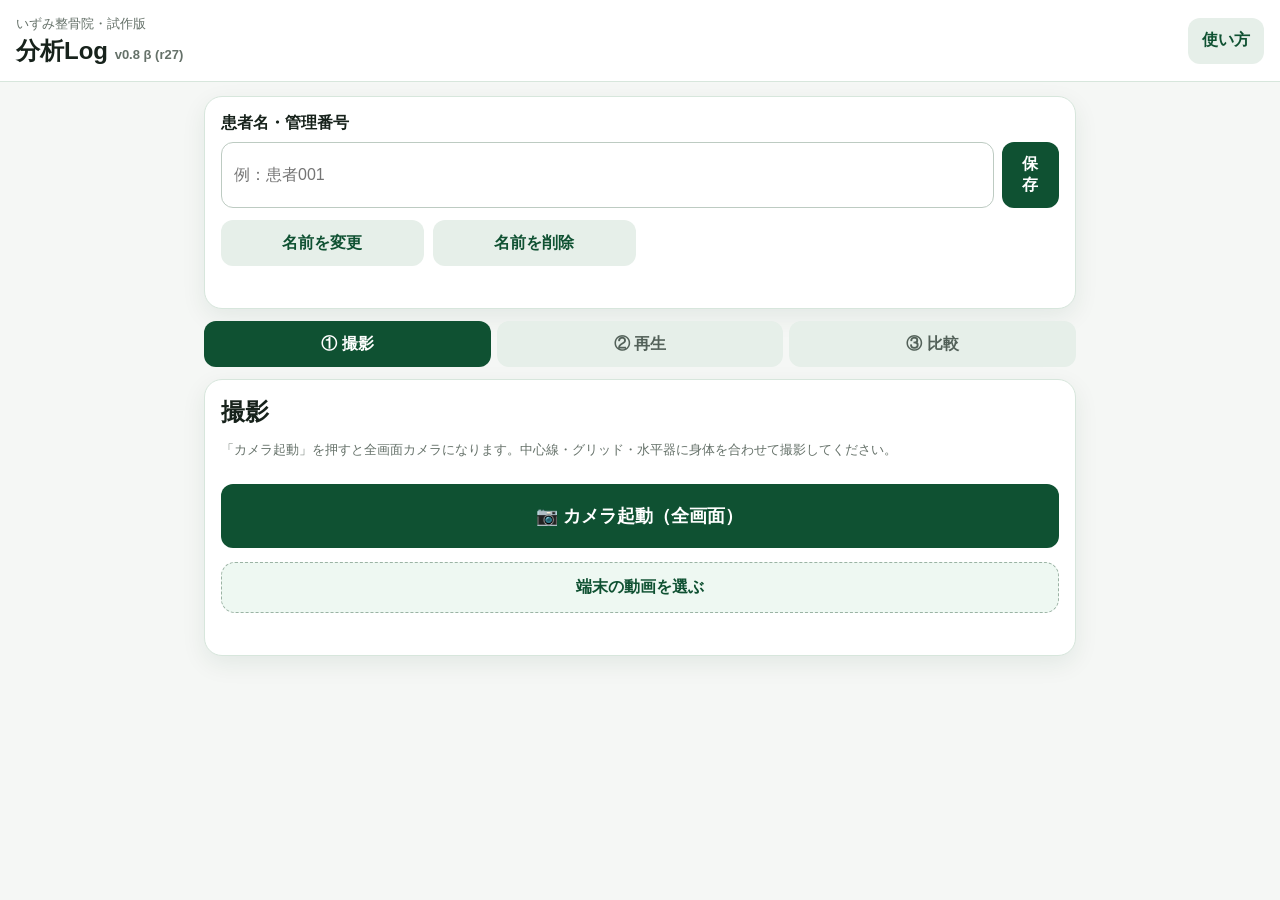
==== commit 15c7d338: "Add files via upload" ====
--- a/index.html
+++ b/index.html
@@ -290,7 +290,7 @@
   <header>
     <div>
       <small>いずみ整骨院・試作版</small>
-      <h1>分析Log <span>v0.8 β (r26)</span></h1>
+      <h1>分析Log <span>v0.8 β (r27)</span></h1>
     </div>
     <button id="help" class="sub">使い方</button>
   </header>
@@ -1143,7 +1143,9 @@
     drawGuides(editGuides, ed.mode, ed.vx, ed.hy, true);
   };
 
-  function openEditor(shot) {
+  let editorFrom = null;   // 編集画面を開いた場所（"history" なら閉じたとき履歴へ戻る）
+  function openEditor(shot, from) {
+    editorFrom = from || null;
     ed.shot = shot;
     if (!shot.draws) shot.draws = [];
     const e = shot.edit || {};
@@ -1164,7 +1166,17 @@
     $("editor").hidden = false;
     document.body.style.overflow = "hidden";
   }
-  function closeEditor() { $("editor").hidden = true; document.body.style.overflow = ""; }
+  function closeEditor() {
+    $("editor").hidden = true;
+    if (editorFrom === "history") {          // 履歴から開いていたら一覧へ戻る
+      editorFrom = null;
+      $("historyView").hidden = false;
+      document.body.style.overflow = "hidden";
+      renderHistory();                        // Before/Afterのバッジを最新にする
+    } else {
+      document.body.style.overflow = "";
+    }
+  }
   $("edClose").onclick = closeEditor;
 
   // グリッド切替
@@ -1872,7 +1884,7 @@
           `${sel === "__all__" && sh.patient ? " " + sh.patient : ""}` +
           `${isB ? '<span class="histBadge">Before</span>' : ""}${isA ? '<span class="histBadge">After</span>' : ""}</p>` +
           `<div class="bs"><button data-h="before">Before</button><button data-h="after">After</button></div>`;
-        cell.querySelector("img").onclick = () => { $("historyView").hidden = true; document.body.style.overflow = ""; openEditor(sh); };
+        cell.querySelector("img").onclick = () => { $("historyView").hidden = true; openEditor(sh, "history"); };
         cell.querySelectorAll("button").forEach((b) => {
           b.onclick = () => {
             const slot = { img: sh.edited || sh.data, date: sh.date, time: sh.time, ai: sh.aiText || null, patient: sh.patient || "", shotId: sh.id };
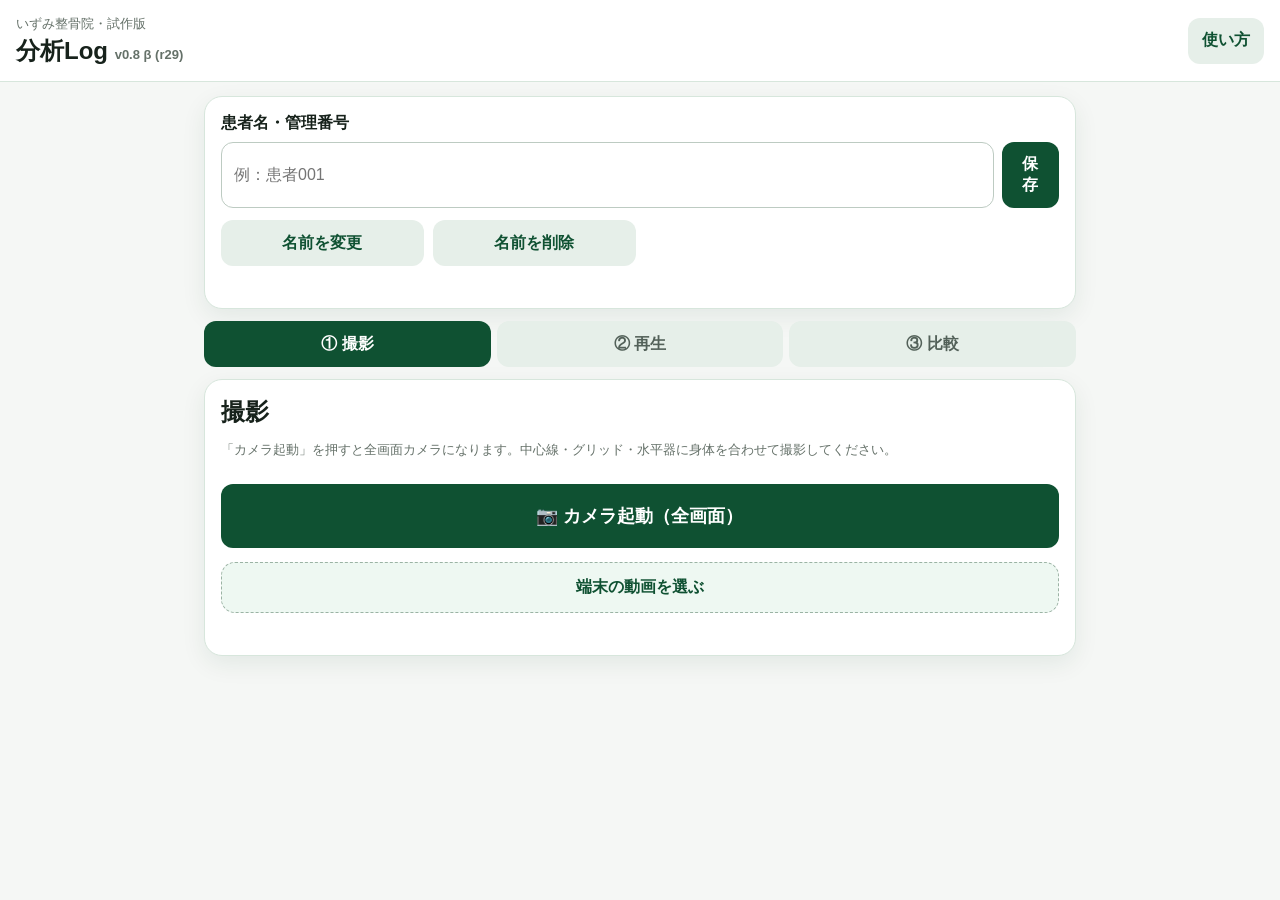
==== commit f1cea85d: "Add files via upload" ====
--- a/index.html
+++ b/index.html
@@ -290,7 +290,7 @@
   <header>
     <div>
       <small>いずみ整骨院・試作版</small>
-      <h1>分析Log <span>v0.8 β (r27)</span></h1>
+      <h1>分析Log <span>v0.8 β (r29)</span></h1>
     </div>
     <button id="help" class="sub">使い方</button>
   </header>
@@ -1233,6 +1233,7 @@
     if (measure.pts.length >= need) { measure.pts = []; $("measureOut").textContent = ""; }
     measure.pts.push(toNorm(sx, sy));
     if (measure.pts.length === need) computeMeasure();
+    else $("measureOut").textContent = `${measure.pts.length}点目を置きました（あと${need - measure.pts.length}点タップ）`;
     renderMeasure();
   }
   function computeMeasure() {
@@ -1243,12 +1244,12 @@
       const lower = p[0].v > p[1].v ? p[0] : p[1], higher = p[0].v > p[1].v ? p[1] : p[0];
       const side = lower.u > higher.u ? "右" : "左", drop = Math.abs(dy);
       const pc = effPpc();
-      const val = pc > 0 ? (drop / pc < 1 ? Math.round(drop / pc * 10) + " mm" : (drop / pc).toFixed(1) + " cm") : Math.round(drop) + " px";
-      out.textContent = `${side}が ${val} 低い（傾き ${tilt.toFixed(1)}°）` + (pc > 0 ? "" : "　※cmは「cm基準を登録」後");
+      const val = pc > 0 ? (drop / pc < 1 ? " " + Math.round(drop / pc * 10) + "mm " : " " + (drop / pc).toFixed(1) + "cm ") : "";
+      out.textContent = `${side}が${val}低い（傾き ${tilt.toFixed(1)}°）` + (pc > 0 ? "" : "　※長さは「cm基準を登録」後");
     } else if (measure.mode === "dist") {
       const { dx, dy } = natDelta(p[0], p[1]), d = Math.hypot(dx, dy);
       const pc2 = effPpc();
-      out.textContent = pc2 > 0 ? `距離 ${d / pc2 < 1 ? Math.round(d / pc2 * 10) + " mm" : (d / pc2).toFixed(1) + " cm"}` : `距離 ${Math.round(d)} px　※cmは「cm基準を登録」後`;
+      out.textContent = pc2 > 0 ? `距離 ${d / pc2 < 1 ? Math.round(d / pc2 * 10) + " mm" : (d / pc2).toFixed(1) + " cm"}` : "距離を出すには「cm基準を登録」を先に行ってください";
     } else if (measure.mode === "angle") {
       const a = natDelta(p[1], p[0]), b = natDelta(p[1], p[2]);
       const deg = Math.acos(clamp((a.dx * b.dx + a.dy * b.dy) / (Math.hypot(a.dx, a.dy) * Math.hypot(b.dx, b.dy) || 1), -1, 1)) * 180 / Math.PI;
@@ -1259,7 +1260,10 @@
       out.textContent = "この2点の実際の長さを下の欄に入力してください";
       $("scaleInput").hidden = false;
       $("scaleCm").value = "";
-      setTimeout(() => { try { $("scaleCm").focus(); } catch (e) {} }, 50);
+      setTimeout(() => {
+        try { $("scaleInput").scrollIntoView({ block: "center", behavior: "smooth" }); } catch (e) {}
+        try { $("scaleCm").focus(); } catch (e) {}
+      }, 60);
     }
   }
   /* ---- 描画ツール（自由線・直線・水平・垂直・矢印・円・文字） ---- */
@@ -1353,11 +1357,12 @@
   // 解析の計算部（純粋関数：landmarksから所見の文字列を作る）
   function analyzePose(lm, nw, nh, ppc) {
     const P = (i) => ({ x: lm[i].x * nw, y: lm[i].y * nh });
+    const hasScale = ppc > 0;
     const val = (px) => {
-      if (!(ppc > 0)) return Math.round(px) + "px";
       const cm = px / ppc;
       return cm < 1 ? Math.round(cm * 10) + "mm" : cm.toFixed(1) + "cm";
     };
+    const amt = (px) => (hasScale ? " " + val(px) + " " : "");   // 基準がなければ長さは書かない
     const tiltOf = (a, b) => { const d = Math.abs(Math.atan2(b.y - a.y, b.x - a.x) * 180 / Math.PI); return Math.min(d, 180 - d); };
     const angAt = (a, v, b) => {
       const p = { x: a.x - v.x, y: a.y - v.y }, q = { x: b.x - v.x, y: b.y - v.y };
@@ -1368,26 +1373,28 @@
     const rightOnLeftSide = rsh.x < lsh.x;
     const sideByX = (dx) => (dx < 0 ? (rightOnLeftSide ? "右" : "左") : (rightOnLeftSide ? "左" : "右"));
     const out = [];
-    const flat = (px) => px < (ppc > 0 ? ppc * 0.2 : 8); // ごく僅かな差は「ほぼ水平」扱い
+    const flat = (px) => px < (hasScale ? ppc * 0.2 : nh * 0.004); // ごく僅かな差は「ほぼ水平」扱い
     // 肩の高さ
     const shDrop = Math.abs(rsh.y - lsh.y), shLow = rsh.y > lsh.y ? "右" : "左";
-    out.push(`<b>肩の高さ</b>：` + (flat(shDrop) ? "ほぼ水平" : `${shLow}肩が ${val(shDrop)} 低い`) + `（傾き ${tiltOf(lsh, rsh).toFixed(1)}°）`);
+    out.push(`<b>肩の高さ</b>：` + (flat(shDrop) ? "ほぼ水平" : `${shLow}肩が${amt(shDrop)}低い`) + `（傾き ${tiltOf(lsh, rsh).toFixed(1)}°）`);
     // 骨盤
     const hipDrop = Math.abs(rhip.y - lhip.y), hipLow = rhip.y > lhip.y ? "右" : "左";
-    out.push(`<b>骨盤の傾き</b>：` + (flat(hipDrop) ? "ほぼ水平" : `${hipLow}が ${val(hipDrop)} 低い`) + `（傾き ${tiltOf(lhip, rhip).toFixed(1)}°）`);
+    out.push(`<b>骨盤の傾き</b>：` + (flat(hipDrop) ? "ほぼ水平" : `${hipLow}が${amt(hipDrop)}低い`) + `（傾き ${tiltOf(lhip, rhip).toFixed(1)}°）`);
     // 体幹の傾き（肩の中心 vs 骨盤の中心）
     const shMid = { x: (lsh.x + rsh.x) / 2, y: (lsh.y + rsh.y) / 2 }, hipMid = { x: (lhip.x + rhip.x) / 2, y: (lhip.y + rhip.y) / 2 };
     const trunkDx = shMid.x - hipMid.x, trunkDeg = Math.abs(Math.atan2(trunkDx, hipMid.y - shMid.y) * 180 / Math.PI);
     out.push(`<b>体幹の傾き</b>：` + (trunkDeg < 1 ? "ほぼ垂直" : `${sideByX(trunkDx)}へ ${trunkDeg.toFixed(1)}°`));
     // 頭部位置（鼻が肩の中心からどれだけ横にずれているか）
     const nose = P(LM.nose), headDx = nose.x - shMid.x;
-    out.push(`<b>頭の位置</b>：` + (flat(Math.abs(headDx)) ? "ほぼ中心" : `${sideByX(headDx)}へ ${val(Math.abs(headDx))} ずれ`));
+    out.push(`<b>頭の位置</b>：` + (flat(Math.abs(headDx)) ? "ほぼ中心" : `${sideByX(headDx)}へ${amt(Math.abs(headDx))}ずれ`));
     // 膝の角度
     const kneeR = angAt(P(LM.rhip), P(LM.rkn), P(LM.rank)), kneeL = angAt(P(LM.lhip), P(LM.lkn), P(LM.lank));
     out.push(`<b>膝の角度</b>：右 ${kneeR.toFixed(0)}° ／ 左 ${kneeL.toFixed(0)}°（差 ${Math.abs(kneeR - kneeL).toFixed(0)}°）`);
     // 左右差まとめ
-    out.push(`<b>左右差まとめ</b>：肩 ${val(shDrop)}／骨盤 ${val(hipDrop)}／膝 ${Math.abs(kneeR - kneeL).toFixed(0)}°`);
-    if (!(ppc > 0)) out.push('<span class="note">※cm表示にするには「基準登録」で長さの基準を1回登録してください</span>');
+    out.push(`<b>左右差まとめ</b>：` + (hasScale
+      ? `肩 ${val(shDrop)}／骨盤 ${val(hipDrop)}／膝 ${Math.abs(kneeR - kneeL).toFixed(0)}°`
+      : `肩 ${tiltOf(lsh, rsh).toFixed(1)}°／骨盤 ${tiltOf(lhip, rhip).toFixed(1)}°／膝 ${Math.abs(kneeR - kneeL).toFixed(0)}°`));
+    if (!hasScale) out.push('<span class="note">※いまは角度のみ表示中。長さ（cm）も出すには「cm基準を登録」を1回行ってください</span>');
     out.push('<span class="note">※AIによる推定値です。診断ではなく、説明の目安としてお使いください</span>');
     return out;
   }
@@ -1472,7 +1479,7 @@
     const ref = (ed.shot && ed.shot.ppcCm) || localStorage.al_scale_cm;
     $("scaleState").textContent = pc > 0
       ? `cm基準：登録済み ✓ cm・mmで表示中${ref ? `（${ref}cmで設定）` : ""}`
-      : "cm基準：未登録（いまは px 表示）";
+      : "cm基準：未登録（いまは角度のみ表示）";
     bar.classList.toggle("on", pc > 0);
     $("scaleClear").hidden = !(pc > 0);
   }
@@ -1616,7 +1623,9 @@
     if (gesture && gesture.type === "pinch") return doPinch(r);
     if (!gesture) return;
     const lx = e.clientX - r.left, ly = e.clientY - r.top;
-    if (Math.abs(lx - gesture.lx) > 4 || Math.abs(ly - gesture.ly) > 4) gesture.moved = true;
+    const mv = Math.hypot(lx - gesture.lx, ly - gesture.ly);
+    gesture.maxMove = Math.max(gesture.maxMove || 0, mv);
+    if (mv > 4) gesture.moved = true;
     if (gesture.type === "lm") {
       const p = toNorm(lx, ly);
       ed.shot.ai[gesture.i] = { x: clamp(p.u, 0, 1), y: clamp(p.v, 0, 1), v: 1 };
@@ -1651,7 +1660,8 @@
     if (gesture && gesture.type === "lm") { if (ed.shot) saveShot(ed.shot); }
     else if (gesture && gesture.type === "draw") { drawEnd(); }
     else if (gesture && gesture.type === "measure") {
-      if (!gesture.moved && Date.now() - gesture.t < 300 && pointers.size === 0) placePoint(gesture.lx, gesture.ly);
+      if ((gesture.maxMove || 0) <= 14 && pointers.size === 0) placePoint(gesture.lx, gesture.ly);   // ゆっくり押しても有効
+      else if (pointers.size === 0) $("measureOut").textContent = "指が動きすぎました。もう一度、点をそっとタップしてください";
     } else if (gesture && gesture.type !== "pinch" && !gesture.moved && Date.now() - gesture.t < 250 && pointers.size === 0) {
       const now = Date.now();
       if (now - lastTap < 300) { resetView(); lastTap = 0; } else lastTap = now;   // ダブルタップでリセット（測定・描画中は無効）
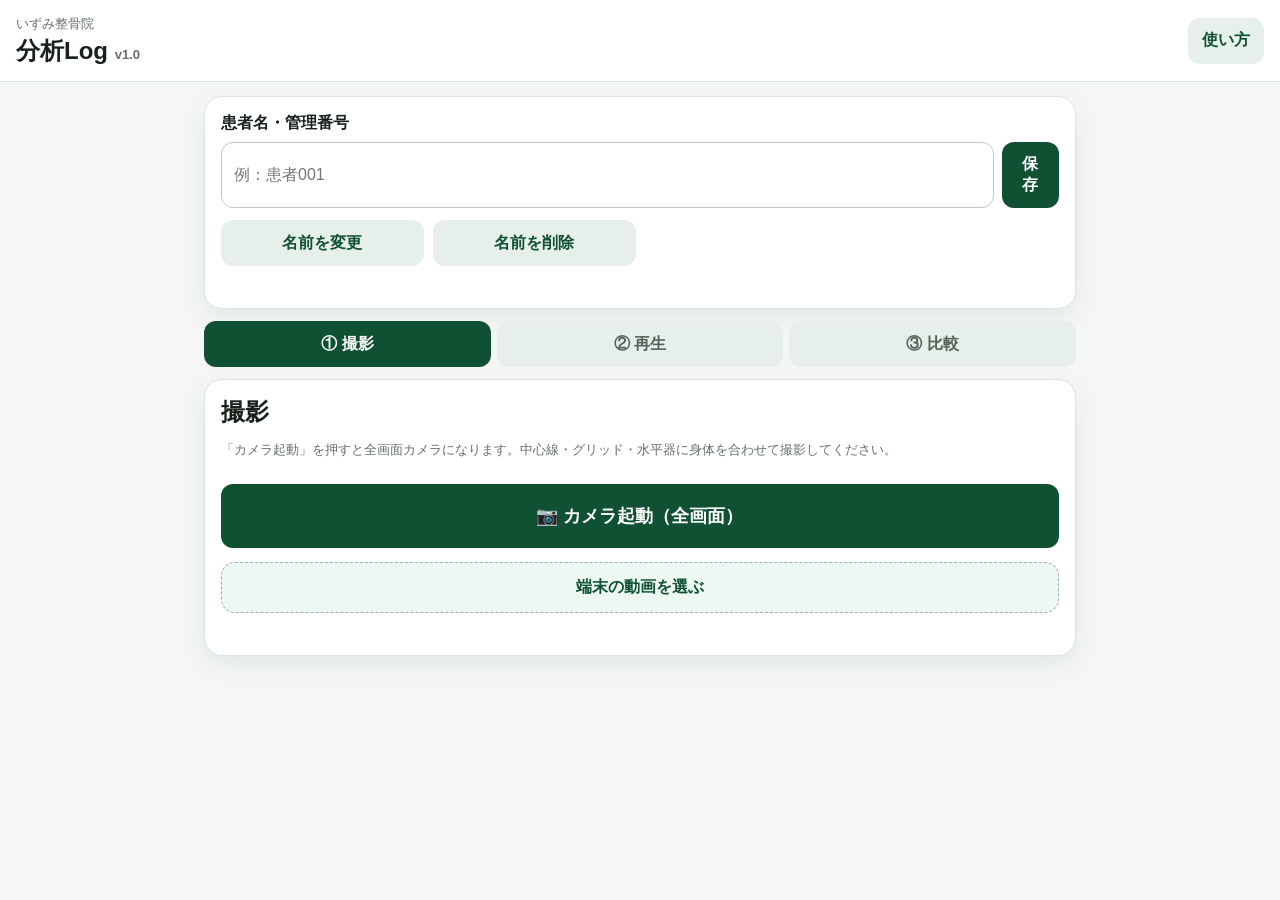
==== commit 6f882705: "Add files via upload" ====
--- a/index.html
+++ b/index.html
@@ -4,7 +4,7 @@
   <meta charset="utf-8">
   <meta name="viewport" content="width=device-width,initial-scale=1,viewport-fit=cover,maximum-scale=1">
   <meta name="theme-color" content="#0f5132">
-  <title>分析Log v0.3</title>
+  <title>分析Log</title>
   <style>
 /* ===== 分析Log v0.3 ===== */
 :root{
@@ -289,8 +289,8 @@
 <body>
   <header>
     <div>
-      <small>いずみ整骨院・試作版</small>
-      <h1>分析Log <span>v0.8 β (r29)</span></h1>
+      <small id="clinicName">いずみ整骨院</small>
+      <h1>分析Log <span>v1.0</span></h1>
     </div>
     <button id="help" class="sub">使い方</button>
   </header>
@@ -663,11 +663,18 @@
   <dialog id="dialog">
     <h2>使い方</h2>
     <ol>
-      <li>撮影、または端末の動画を選ぶ</li>
-      <li>止めたい場面で「静止画を追加」</li>
-      <li>画像をタップして中心線・グリッドで編集</li>
-      <li>「Beforeへ」「Afterへ」で比較に反映</li>
+      <li>患者名（管理番号）を入れて「保存」</li>
+      <li>①撮影：全画面カメラで、中心線・水平器に合わせて録画</li>
+      <li>②再生：スロー・コマ送りで場面を選び「静止画に追加」</li>
+      <li>③比較：画像をタップ→編集（中心線・描画・AI解析）</li>
+      <li>「Beforeへ」「Afterへ」で比較。レポートで印刷・PDF化</li>
     </ol>
+    <h2>覚えておくこと</h2>
+    <ul>
+      <li>画像はこの端末の中に保存されます。<b>月1回は「ファイルに書き出す」でバックアップ</b>を。</li>
+      <li>7日以上開かないとデータが消えることがあります。</li>
+      <li>AIの数値は推定です。骨格が体に合っているか確認してからお使いください。</li>
+    </ul>
     <button id="close" class="full">閉じる</button>
   </dialog>
 
@@ -1751,6 +1758,11 @@
      レポート（印刷・PDF）とバックアップ
      =======================================================*/
   const CLINIC_DEFAULT = "いずみ整骨院";
+  const applyClinicName = () => {
+    const n = localStorage.al_clinic || CLINIC_DEFAULT;
+    if ($("clinicName")) $("clinicName").textContent = n;
+    if ($("rClinic")) $("rClinic").textContent = n;
+  };
   function openReport() {
     if (!(s.before && s.before.img) && !(s.after && s.after.img)) return toast("memoMsg", "先にBefore/Afterを設定してください");
     $("rClinic").textContent = localStorage.al_clinic || CLINIC_DEFAULT;
@@ -1776,7 +1788,7 @@
   $("reportPrint").onclick = () => window.print();
   $("editClinic").onclick = () => {
     const v = prompt("院名を入力してください", localStorage.al_clinic || CLINIC_DEFAULT);
-    if (v !== null) { localStorage.al_clinic = v.trim(); $("rClinic").textContent = v.trim() || CLINIC_DEFAULT; }
+    if (v !== null) { localStorage.al_clinic = v.trim(); applyClinicName(); }
   };
 
   // ---- バックアップ：すべてをファイルへ書き出す ----
@@ -1922,6 +1934,7 @@
   setSegmented("record", s.recGrid);
   setLevelBtn();
   drawRecordGuides();
+  applyClinicName();
   updateCompare();
   renderShots();
   initStore();   // 保存済みの静止画を読み込む（旧データも引き継ぎ）
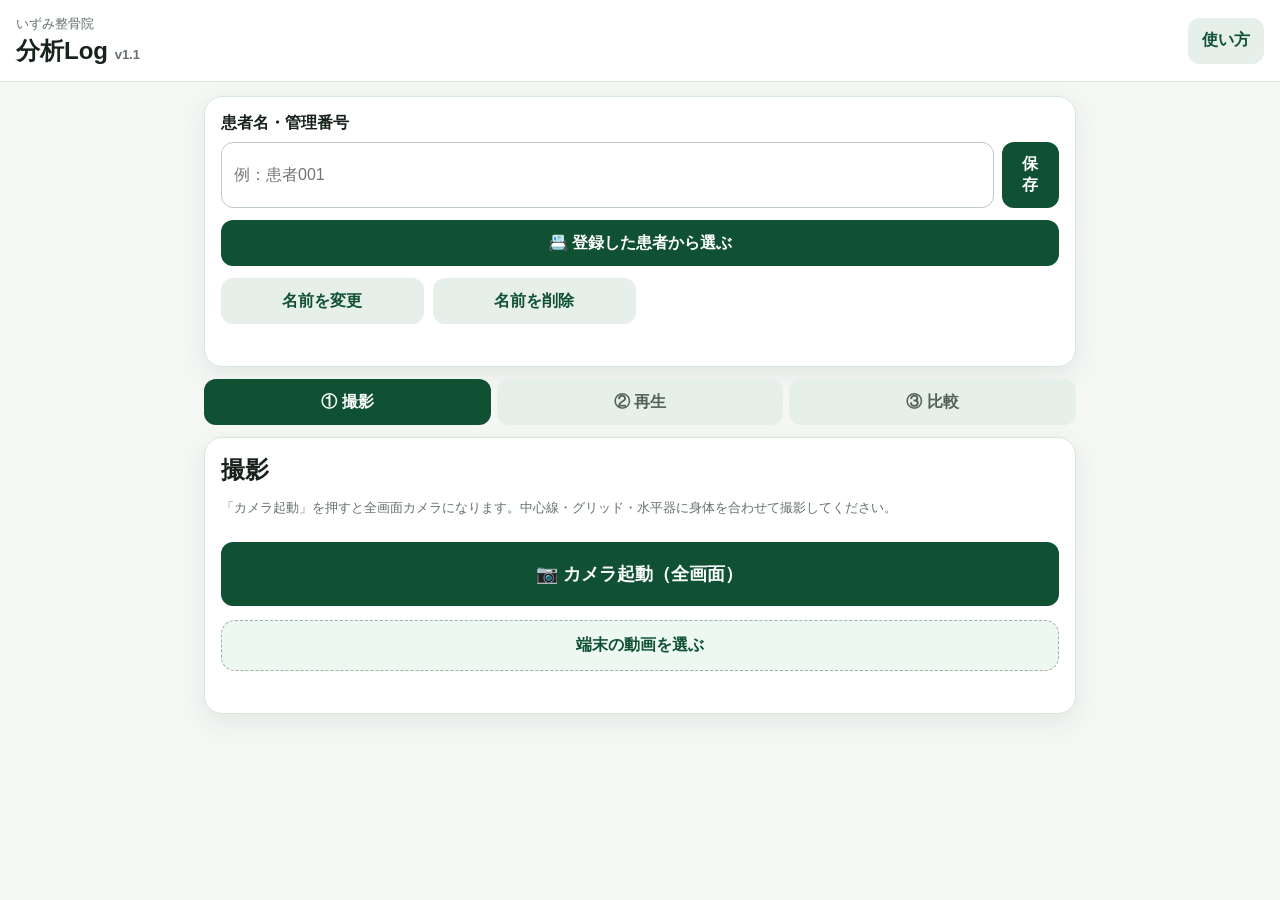
==== commit 5fa1f35d: "Add files via upload" ====
--- a/index.html
+++ b/index.html
@@ -284,13 +284,25 @@
 .histEmpty{color:#9db3a6;text-align:center;padding:30px 10px}
 .histBadge{display:inline-block;background:var(--green);color:#fff;border-radius:6px;font-size:10px;padding:1px 6px;margin-left:4px}
 
+/* 患者名簿 */
+.patientsView{position:fixed;inset:0;z-index:21;background:#0b120e;color:#fff;display:flex;flex-direction:column}
+.patientsView[hidden]{display:none}
+.patientsView .histPick input{background:#1b2a21;color:#fff;border-color:#2b3d33}
+.pRow{display:flex;align-items:center;gap:10px;background:#12241a;border:1px solid #24352b;border-radius:12px;padding:10px 12px;margin-bottom:8px}
+.pRow .pThumb{width:52px;height:52px;flex:0 0 auto;border-radius:8px;object-fit:cover;background:#000}
+.pRow .pInfo{flex:1;min-width:0}
+.pRow .pName{font-weight:700;font-size:15px;white-space:nowrap;overflow:hidden;text-overflow:ellipsis}
+.pRow .pSub{font-size:12px;color:#9db3a6;margin-top:2px}
+.pRow .pGo{flex:0 0 auto;min-height:40px;padding:8px 12px;font-size:13px}
+.pRow.cur{border-color:var(--green);box-shadow:0 0 0 1px var(--green)}
+
 </style>
 </head>
 <body>
   <header>
     <div>
       <small id="clinicName">いずみ整骨院</small>
-      <h1>分析Log <span>v1.0</span></h1>
+      <h1>分析Log <span>v1.1</span></h1>
     </div>
     <button id="help" class="sub">使い方</button>
   </header>
@@ -304,6 +316,7 @@
         <button id="savePatient">保存</button>
       </div>
       <datalist id="patientList"></datalist>
+      <button id="openPatients" class="full">📇 登録した患者から選ぶ</button>
       <div class="grid">
         <button id="renamePatient" class="sub">名前を変更</button>
         <button id="deletePatient" class="sub">名前を削除</button>
@@ -425,6 +438,19 @@
       <button id="capture2" class="full big">■ この場面を切り出し</button>
       <p id="play2Msg" class="msg"></p>
     </div>
+  </div>
+
+  <!-- 患者名簿 -->
+  <div id="patientsView" class="patientsView" hidden>
+    <div class="editorBar top">
+      <button id="patientsClose" class="sub">閉じる</button>
+      <span>患者を選ぶ</span>
+      <span id="patientsCount" class="time"></span>
+    </div>
+    <div class="histPick">
+      <input id="patientSearch" type="search" placeholder="名前・番号で絞り込み" autocomplete="off">
+    </div>
+    <div id="patientsBody" class="histBody"></div>
   </div>
 
   <!-- 患者履歴 -->
@@ -1923,6 +1949,68 @@
   $("historyClose").onclick = () => { $("historyView").hidden = true; document.body.style.overflow = ""; };
   $("histPatient").onchange = renderHistory;
 
+  /* =======================================================
+     患者を呼び出す（登録した患者の一覧）
+     =======================================================*/
+  function patientSummary() {
+    // 名簿と、静止画に付いている名前をまとめて集計する
+    const map = new Map();
+    patients.filter(Boolean).forEach((n) => map.set(n, { name: n, count: 0, last: 0, thumb: "" }));
+    s.shots.forEach((sh) => {
+      const n = (sh.patient || "").trim();
+      if (!n) return;
+      if (!map.has(n)) map.set(n, { name: n, count: 0, last: 0, thumb: "" });
+      const r = map.get(n);
+      r.count++;
+      if ((sh.date || 0) >= r.last) { r.last = sh.date || 0; r.thumb = sh.edited || sh.data; }
+    });
+    return [...map.values()].sort((a, b) => (b.last - a.last) || a.name.localeCompare(b.name, "ja"));
+  }
+  function renderPatients() {
+    const body = $("patientsBody"), q = ($("patientSearch").value || "").trim();
+    const cur = ($("patient").value || "").trim();
+    let list = patientSummary();
+    if (q) list = list.filter((p) => p.name.includes(q));
+    $("patientsCount").textContent = list.length + "名";
+    body.innerHTML = "";
+    if (!list.length) {
+      body.innerHTML = `<p class="histEmpty">${q ? "見つかりませんでした。" : "まだ患者が登録されていません。<br>患者名を入れて「保存」すると、ここに並びます。"}</p>`;
+      return;
+    }
+    list.forEach((p) => {
+      const row = document.createElement("div");
+      row.className = "pRow" + (p.name === cur ? " cur" : "");
+      row.innerHTML =
+        (p.thumb ? `<img class="pThumb" src="${p.thumb}" alt="">` : `<div class="pThumb"></div>`) +
+        `<div class="pInfo"><div class="pName">${p.name}</div>` +
+        `<div class="pSub">${p.count}枚${p.last ? "・最終 " + fmtDate(p.last) : ""}</div></div>` +
+        `<button class="pGo sub">履歴</button>`;
+      // 行をタップ：この患者を選ぶ
+      row.onclick = () => {
+        $("patient").value = p.name; localStorage.al_patient = p.name;
+        addPatient(p.name); renderShots();
+        $("patientsView").hidden = true; document.body.style.overflow = "";
+        toast("patientMsg", `「${p.name}」を呼び出しました`);
+      };
+      // 「履歴」：そのまま履歴画面へ
+      row.querySelector(".pGo").onclick = (e) => {
+        e.stopPropagation();
+        $("patient").value = p.name; localStorage.al_patient = p.name;
+        addPatient(p.name); renderShots();
+        $("patientsView").hidden = true;
+        openHistory();
+      };
+      body.appendChild(row);
+    });
+  }
+  $("openPatients").onclick = () => {
+    $("patientSearch").value = "";
+    renderPatients();
+    $("patientsView").hidden = false; document.body.style.overflow = "hidden";
+  };
+  $("patientsClose").onclick = () => { $("patientsView").hidden = true; document.body.style.overflow = ""; };
+  $("patientSearch").addEventListener("input", renderPatients);
+
   /* ---- ダイアログ・初期化 ---- */
   const dialog = $("dialog");
   $("help").onclick = () => dialog.showModal();
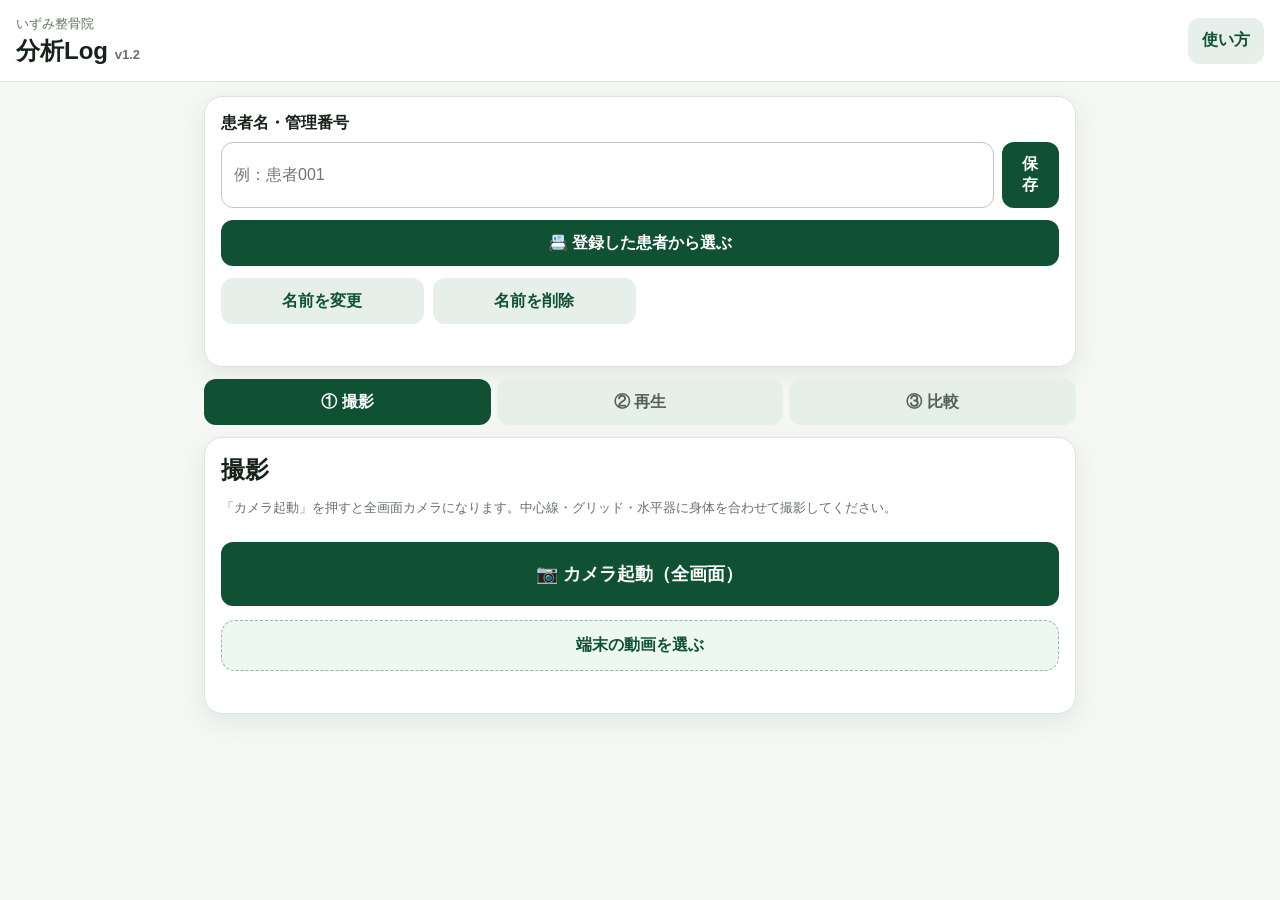
==== commit 10099b6a: "Add files via upload" ====
--- a/index.html
+++ b/index.html
@@ -302,7 +302,7 @@
   <header>
     <div>
       <small id="clinicName">いずみ整骨院</small>
-      <h1>分析Log <span>v1.1</span></h1>
+      <h1>分析Log <span>v1.2</span></h1>
     </div>
     <button id="help" class="sub">使い方</button>
   </header>
@@ -765,6 +765,32 @@
   }
   const saveShots = () => { if (!useIDB) saveShotsLS(); };  // 一覧全体（旧方式のとき用）
 
+  // 保存領域を「消えにくく」する要求 ＆ 空き容量チェック
+  async function ensurePersistentStorage() {
+    try {
+      if (navigator.storage && navigator.storage.persist) {
+        const already = navigator.storage.persisted ? await navigator.storage.persisted() : false;
+        if (!already) await navigator.storage.persist();   // iOSでは効かないこともあるが害はない
+      }
+    } catch (e) {}
+  }
+  let lastQuotaWarn = 0;
+  async function checkStorage(showOk) {
+    try {
+      if (!(navigator.storage && navigator.storage.estimate)) { if (showOk) toast("backupMsg", "この端末では空き容量を確認できません"); return; }
+      const est = await navigator.storage.estimate();
+      const used = est.usage || 0, quota = est.quota || 0;
+      const mb = (n) => (n / 1048576).toFixed(0);
+      const ratio = quota ? used / quota : 0;
+      if (ratio >= 0.8 && Date.now() - lastQuotaWarn > 60000) {
+        lastQuotaWarn = Date.now();
+        toast("reviewMsg", `⚠ 保存容量が残りわずかです（使用 ${mb(used)}MB / 上限 ${mb(quota)}MB）。バックアップを書き出して、古い静止画を削除してください。`);
+      }
+      if (showOk) toast("backupMsg", `使用容量：${mb(used)}MB${quota ? " / 目安上限 " + mb(quota) + "MB" : ""}（静止画 ${s.shots.length}枚）`);
+      return { used, quota, ratio };
+    } catch (e) { if (showOk) toast("backupMsg", "容量を確認できませんでした"); }
+  }
+
   async function initStore() {
     try {
       if (!window.indexedDB) throw new Error("no idb");
@@ -784,6 +810,8 @@
     }
     s.shots.forEach((sh) => { if (sh.patient) addPatient(sh.patient); });   // 既存の名前を名簿に取り込む
     renderShots();
+    ensurePersistentStorage();
+    checkStorage(false);
   }
 
   // ---- タブ切替 ----
@@ -950,16 +978,40 @@
   async function stopStream() { if (s.stream) s.stream.getTracks().forEach((t) => t.stop()); }
   function openCamView() { $("camView").hidden = false; document.body.style.overflow = "hidden"; drawRecordGuides(); }
   function closeCamView() { $("camView").hidden = true; document.body.style.overflow = ""; }
+  function cameraErrorMessage(e) {
+    const n = (e && e.name) || "";
+    if (n === "NotAllowedError" || n === "SecurityError")
+      return "カメラの使用が許可されていません。設定 → Safari → カメラ を「許可」にするか、アドレスバーの「ぁあ」からWebサイト設定でカメラを許可してください。";
+    if (n === "NotFoundError" || n === "OverconstrainedError")
+      return "カメラが見つかりませんでした。前後カメラを切り替えて、もう一度お試しください。";
+    if (n === "NotReadableError")
+      return "カメラを別のアプリが使用中の可能性があります。他のカメラアプリを閉じてから、もう一度お試しください。";
+    if (window.location && window.location.protocol !== "https:")
+      return "この画面は安全な接続（https）でないためカメラを使えません。正しいURLで開き直してください。";
+    return "カメラを起動できませんでした。ページを再読み込みしてお試しください。（" + (n || (e && e.message) || "不明") + "）";
+  }
   async function startCamera() {
+    $("recordMsg").textContent = "";
     try {
       await stopStream();
-      s.stream = await navigator.mediaDevices.getUserMedia({ video: { facingMode: { ideal: s.facing } }, audio: true });
+      s.stream = await navigator.mediaDevices.getUserMedia({ video: { facingMode: { ideal: s.facing } }, audio: false });
       $("camera").srcObject = s.stream;
       $("startRec").disabled = false; $("stopRec").disabled = true;
       $("cameraMsg").textContent = "中心線・グリッド・水平器に身体を合わせてください";
       setTimeout(() => { $("cameraMsg").textContent = ""; }, 2500);
       openCamView();
-    } catch (e) { toast("recordMsg", "カメラを起動できません：" + e.message); }
+    } catch (e) {
+      const msg = cameraErrorMessage(e);
+      toast("recordMsg", msg);
+      // 再試行ボタンを出す
+      const rm = $("recordMsg");
+      if (rm && !$("retryCamera")) {
+        const b = document.createElement("button");
+        b.id = "retryCamera"; b.className = "sub full"; b.textContent = "🔄 もう一度カメラを起動";
+        b.onclick = () => { b.remove(); startCamera(); };
+        rm.insertAdjacentElement("afterend", b);
+      }
+    }
   }
   $("startCamera").onclick = startCamera;
   $("switchCamera").onclick = async () => { s.facing = s.facing === "environment" ? "user" : "environment"; await startCamera(); };
@@ -1022,6 +1074,7 @@
     const shot = { id: Date.now() + Math.random(), data: c.toDataURL("image/jpeg", 0.85), time: v.currentTime, date: Date.now(), patient: ($("patient").value || "") };
     s.shots.push(shot);
     saveShot(shot); renderShots();   // 自動保存
+    checkStorage(false);
     const msg = `③比較の下に自動保存しました（全${s.shots.length}枚）`;
     toast("reviewMsg", msg); toast("play2Msg", msg);
   }
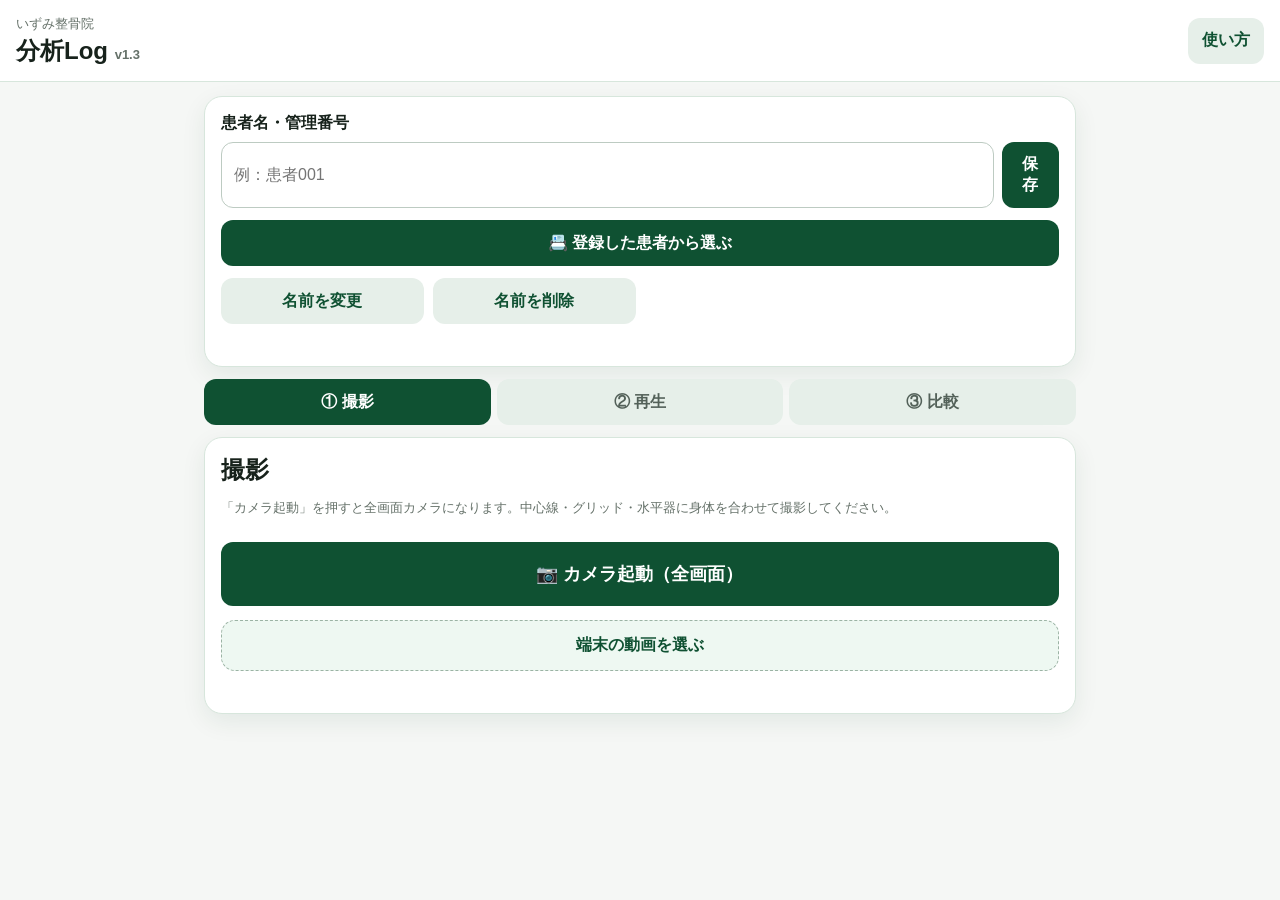
==== commit ee08bb69: "Add files via upload" ====
--- a/index.html
+++ b/index.html
@@ -6,7 +6,7 @@
   <meta name="theme-color" content="#0f5132">
   <title>分析Log</title>
   <style>
-/* ===== 分析Log v0.3 ===== */
+/* ===== 分析Log v1.3 ===== */
 :root{
   --green:#0f5132;
   --green-soft:#e6efe9;
@@ -154,6 +154,49 @@
 .shotBtns button{min-height:38px;padding:7px;font-size:12px}
 .shotBtns .editBtn{grid-column:1/-1;background:var(--green)}
 .shotBtns .delete{grid-column:1/-1;background:#f4e7e5;color:#a52b23}
+
+/* 保存動画 */
+.videoHead{display:flex;justify-content:space-between;align-items:center;margin-top:22px}
+.videoList{display:grid;grid-template-columns:repeat(2,1fr);gap:10px;margin-top:8px}
+.videoCard{border:1px solid var(--line);border-radius:14px;padding:10px;background:#f9fbfa;min-width:0}
+.videoCard.onBefore{box-shadow:inset 4px 0 0 #0a84ff}
+.videoCard.onAfter{box-shadow:inset -4px 0 0 #ff7a00}
+.videoIcon{height:72px;border-radius:10px;background:#102219;color:#d8f2e2;display:grid;place-items:center;font-size:30px;margin-bottom:7px}
+.videoMeta{margin:0 0 8px;font-size:12px;line-height:1.6;color:var(--muted);word-break:break-word}
+.videoMeta .who{color:var(--green);font-weight:700}
+.videoBadges{min-height:20px;margin-bottom:5px}
+.videoBadge{display:inline-block;border-radius:999px;padding:2px 7px;margin-right:4px;background:var(--green-soft);color:var(--green);font-size:10px;font-weight:700}
+.videoBadge.before{background:#e7f1ff;color:#075fb5}
+.videoBadge.after{background:#fff0e2;color:#a54a00}
+.videoBtns{display:grid;grid-template-columns:1fr 1fr;gap:6px}
+.videoBtns button{min-height:36px;padding:6px;font-size:12px}
+.videoBtns .loadVideo{grid-column:1/-1}
+.videoBtns .deleteVideo{background:#f4e7e5;color:#a52b23}
+
+/* 動画 Before / After 同期比較 */
+.videoCompareBlock{margin-top:24px;padding-top:18px;border-top:2px solid var(--line)}
+.videoCompareStage{background:#0b120e;border-radius:16px;padding:10px;color:#fff;margin-top:8px}
+.videoPair{display:grid;grid-template-columns:1fr 1fr;gap:8px}
+.videoPane{min-width:0}
+.videoPane h3{text-align:center;color:#d8f2e2;font-size:13px;margin:0 0 6px}
+.videoPane h3 span{display:block;color:#7fd6a3;font-size:10px;font-weight:400;white-space:nowrap;overflow:hidden;text-overflow:ellipsis}
+.videoFrame{position:relative;aspect-ratio:3/4;background:#000;border-radius:10px;overflow:hidden;display:grid;place-items:center}
+.videoFrame video{width:100%;height:100%;object-fit:contain;display:none}
+.videoFrame .videoEmpty{color:#6b7d72;font-size:12px;text-align:center;padding:8px}
+.videoCmpControls{padding-top:10px}
+.videoSeek{display:flex;align-items:center;gap:8px;color:#cfe6d8;font-size:12px;font-variant-numeric:tabular-nums}
+.videoSeek input{padding:0;border:0;background:transparent;flex:1}
+.videoCmpRow{display:grid;grid-template-columns:1fr 1fr 1fr;gap:7px;margin-top:8px}
+.videoCmpRow button,.videoCmpRow select{min-height:42px;padding:8px;font-size:13px}
+.videoCmpRow .playSync{background:var(--green);color:#fff;font-weight:700;border:0;border-radius:12px}
+.videoCmpNote{text-align:center;color:#9db3a6;font-size:11px;margin:7px 0 0}
+.videoCompareView{position:fixed;inset:0;z-index:23;background:#0b120e;color:#fff;display:flex;flex-direction:column}
+.videoCompareView[hidden]{display:none}
+.videoCompareFullHost{flex:1;min-height:0;display:flex}
+.videoCompareView .videoCompareStage{flex:1;min-height:0;margin:0;border-radius:0;display:flex;flex-direction:column}
+.videoCompareView .videoPair{flex:1;min-height:0}
+.videoCompareView .videoPane{display:flex;min-height:0;flex-direction:column}
+.videoCompareView .videoFrame{flex:1;min-height:0;aspect-ratio:auto}
 
 .compare{display:grid;grid-template-columns:1fr 1fr;gap:10px}
 .compare h3{text-align:center;margin-bottom:6px}
@@ -211,6 +254,8 @@
   .stage{aspect-ratio:16/9}
   .grid{grid-template-columns:repeat(4,1fr)}
   .shots{grid-template-columns:repeat(4,1fr)}
+  .videoList{grid-template-columns:repeat(3,1fr)}
+  .videoFrame{aspect-ratio:16/9}
   .editorTools{max-width:900px;margin:0 auto;width:100%}
 }
 @media (prefers-reduced-motion: reduce){*{transition:none!important}}
@@ -302,7 +347,7 @@
   <header>
     <div>
       <small id="clinicName">いずみ整骨院</small>
-      <h1>分析Log <span>v1.2</span></h1>
+      <h1>分析Log <span>v1.3</span></h1>
     </div>
     <button id="help" class="sub">使い方</button>
   </header>
@@ -365,6 +410,18 @@
       <button id="captureBtn" class="full">この場面を静止画に追加</button>
       <canvas id="canvas" hidden></canvas>
       <p id="reviewMsg" class="msg"></p>
+
+      <div class="videoHead">
+        <h3>保存した動画</h3>
+        <span id="videoCount" class="pill">0本</span>
+      </div>
+      <p class="hint">撮影した動画と端末から選んだ動画は、自動でこの端末に保存されます。「読込」で再生・静止画切り出し、「Before／After」で動画比較に設定できます。</p>
+      <label class="filterRow"><input type="checkbox" id="filterVideoPatient"> 上の患者名と一致する動画だけ表示</label>
+      <div id="videoList" class="videoList"></div>
+      <button id="goVideoCompare" class="full big">③ 動画比較を開く</button>
+      <button id="clearVideos" class="sub full">保存動画をすべて削除</button>
+      <p id="videoMsg" class="msg"></p>
+      <p class="hint">動画は容量が大きいため、JSONバックアップには含まれません。大切な動画は一覧の「端末保存」からファイルにも残してください。</p>
     </section>
 
     <!-- ③ 比較 -->
@@ -389,6 +446,57 @@
       <button id="openCompareFS" class="full big">⛶ 全画面で比較する</button>
       <button id="openReport" class="full big">📄 レポートを作る（印刷・PDF）</button>
       <button id="openHistory" class="full big">📁 患者の履歴を見る</button>
+
+      <div class="videoCompareBlock">
+        <h2>動画 Before / After</h2>
+        <p>「保存した動画」のBefore／Afterを同じタイミングで再生できます。速度変更や1コマ送りも左右同時です。</p>
+        <div id="videoCompareHome">
+          <div id="videoCompareStage" class="videoCompareStage">
+            <div class="videoPair">
+              <div class="videoPane">
+                <h3>Before <span id="videoBeforeCap">未設定</span></h3>
+                <div class="videoFrame">
+                  <video id="videoBefore" muted playsinline preload="metadata"></video>
+                  <span id="videoBeforeEmpty" class="videoEmpty">保存動画から<br>Beforeを選択</span>
+                </div>
+              </div>
+              <div class="videoPane">
+                <h3>After <span id="videoAfterCap">未設定</span></h3>
+                <div class="videoFrame">
+                  <video id="videoAfter" muted playsinline preload="metadata"></video>
+                  <span id="videoAfterEmpty" class="videoEmpty">保存動画から<br>Afterを選択</span>
+                </div>
+              </div>
+            </div>
+            <div class="videoCmpControls">
+              <div class="videoSeek">
+                <span id="videoCompareNow">0:00.00</span>
+                <input id="videoCompareSeek" type="range" min="0" max="1000" value="0" aria-label="動画の再生位置">
+                <span id="videoCompareEnd">0:00.00</span>
+              </div>
+              <div class="videoCmpRow">
+                <button id="videoCompareBack" class="sub">◀ 1コマ</button>
+                <button id="videoComparePlay" class="playSync">▶ 同期再生</button>
+                <button id="videoCompareForward" class="sub">1コマ ▶</button>
+              </div>
+              <div class="videoCmpRow">
+                <select id="videoCompareSpeed" aria-label="動画比較の再生速度">
+                  <option value=".25">速度 0.25倍</option>
+                  <option value=".5">速度 0.5倍</option>
+                  <option value=".75">速度 0.75倍</option>
+                  <option value="1" selected>速度 1.0倍</option>
+                </select>
+                <button id="videoCompareStart" class="sub">先頭へ</button>
+                <button id="videoCompareSwap" class="sub">左右入替</button>
+              </div>
+              <p class="videoCmpNote">音声は出さず、動きの比較に集中できる設定です</p>
+            </div>
+          </div>
+        </div>
+        <button id="openVideoCompareFS" class="full big">⛶ 動画を全画面で比較</button>
+        <p id="videoCompareMsg" class="msg"></p>
+      </div>
+
       <label for="memo">所見メモ
         <textarea id="memo" rows="5" placeholder="例：右肩の挙上が改善"></textarea>
       </label>
@@ -559,6 +667,16 @@
       </div>
       <p class="hint fsHint" id="cmpHint">横並び以外は、撮影の構図がそろっているほどきれいに重なります</p>
     </div>
+  </div>
+
+  <!-- 動画の全画面比較（同じプレイヤーを移動して使用） -->
+  <div id="videoCompareView" class="videoCompareView" hidden>
+    <div class="editorBar top">
+      <button id="videoCompareClose" class="sub">閉じる</button>
+      <span>動画 Before / After</span>
+      <span id="videoCompareFsTime" class="time">同期</span>
+    </div>
+    <div id="videoCompareFullHost" class="videoCompareFullHost"></div>
   </div>
 
   <!-- 全画面カメラ -->
@@ -693,11 +811,13 @@
       <li>①撮影：全画面カメラで、中心線・水平器に合わせて録画</li>
       <li>②再生：スロー・コマ送りで場面を選び「静止画に追加」</li>
       <li>③比較：画像をタップ→編集（中心線・描画・AI解析）</li>
-      <li>「Beforeへ」「Afterへ」で比較。レポートで印刷・PDF化</li>
+      <li>保存動画の「Before」「After」を選ぶと、2本を同期再生できます</li>
+      <li>静止画は「Beforeへ」「Afterへ」で比較。レポートで印刷・PDF化</li>
     </ol>
     <h2>覚えておくこと</h2>
     <ul>
       <li>画像はこの端末の中に保存されます。<b>月1回は「ファイルに書き出す」でバックアップ</b>を。</li>
+      <li>動画は容量が大きいため、必要なものは「端末保存」でも残してください。</li>
       <li>7日以上開かないとデータが消えることがあります。</li>
       <li>AIの数値は推定です。骨格が体に合っているか確認してからお使いください。</li>
     </ul>
@@ -706,11 +826,10 @@
 
   <script>
 /* =========================================================
-   分析Log v0.3
-   - v0.2の全機能を保持（localStorageキーも同じ：既存データは残ります）
-   - 追加：静止画の編集モード（中心線ドラッグ / グリッド / 移動 / ピンチズーム
-     / ダブルタップでリセット / 保存 / Before・Afterへ反映）
-   - 追加：撮影画面のガイド切替（なし / 中心線 / 3×3 / 5×5）
+   分析Log v1.3
+   - 既存の静止画・患者データを保持
+   - 追加：動画をIndexedDBへ自動保存
+   - 追加：動画Before / Afterの同期再生・速度変更・コマ送り・全画面比較
    =======================================================*/
 (() => {
   "use strict";
@@ -730,30 +849,41 @@
     before: parseSlot(localStorage.al_before),
     after: parseSlot(localStorage.al_after),
     shots: JSON.parse(localStorage.al_shots || "[]"),
+    videos: [], currentVideoId: null,
+    videoBeforeId: localStorage.al_video_before || "",
+    videoAfterId: localStorage.al_video_after || "",
     recGrid: localStorage.al_rec_grid || "center",
     level: false,
   };
   const saveSlot = (key) => { localStorage["al_" + key] = s[key] ? JSON.stringify(s[key]) : ""; };
 
-  /* ---- 静止画の保存先（IndexedDB：容量が大きく、たくさん貯められる） ---- */
+  /* ---- 静止画・動画の保存先（IndexedDB） ---- */
   const IDB = {
     db: null,
     open() {
       return new Promise((res, rej) => {
-        const r = indexedDB.open("analysisLog", 1);
-        r.onupgradeneeded = () => { const d = r.result; if (!d.objectStoreNames.contains("shots")) d.createObjectStore("shots", { keyPath: "id" }); };
+        const r = indexedDB.open("analysisLog", 2);
+        r.onupgradeneeded = () => {
+          const d = r.result;
+          if (!d.objectStoreNames.contains("shots")) d.createObjectStore("shots", { keyPath: "id" });
+          if (!d.objectStoreNames.contains("videos")) d.createObjectStore("videos", { keyPath: "id" });
+        };
         r.onsuccess = () => { IDB.db = r.result; res(r.result); };
         r.onerror = () => rej(r.error);
       });
     },
-    store(mode) { return IDB.db.transaction("shots", mode).objectStore("shots"); },
+    store(name, mode) { return IDB.db.transaction(name, mode).objectStore(name); },
     req(q) { return new Promise((res, rej) => { q.onsuccess = () => res(q.result); q.onerror = () => rej(q.error); }); },
-    put(shot) { return IDB.req(IDB.store("readwrite").put(JSON.parse(JSON.stringify(shot)))); },
-    del(id) { return IDB.req(IDB.store("readwrite").delete(id)); },
-    clear() { return IDB.req(IDB.store("readwrite").clear()); },
-    all() { return IDB.req(IDB.store("readonly").getAll()); },
-  };
-  let useIDB = false;
+    put(shot) { return IDB.req(IDB.store("shots", "readwrite").put(JSON.parse(JSON.stringify(shot)))); },
+    del(id) { return IDB.req(IDB.store("shots", "readwrite").delete(id)); },
+    clear() { return IDB.req(IDB.store("shots", "readwrite").clear()); },
+    all() { return IDB.req(IDB.store("shots", "readonly").getAll()); },
+    putVideo(item) { return IDB.req(IDB.store("videos", "readwrite").put(item)); },
+    delVideo(id) { return IDB.req(IDB.store("videos", "readwrite").delete(id)); },
+    clearVideos() { return IDB.req(IDB.store("videos", "readwrite").clear()); },
+    allVideos() { return IDB.req(IDB.store("videos", "readonly").getAll()); },
+  };
+  let useIDB = false, storeReady = null;
   const saveShotsLS = () => {
     try { localStorage.al_shots = JSON.stringify(s.shots); }
     catch (e) { toast("reviewMsg", "保存容量がいっぱいです。不要な静止画を削除してください。"); }
@@ -784,9 +914,9 @@
       const ratio = quota ? used / quota : 0;
       if (ratio >= 0.8 && Date.now() - lastQuotaWarn > 60000) {
         lastQuotaWarn = Date.now();
-        toast("reviewMsg", `⚠ 保存容量が残りわずかです（使用 ${mb(used)}MB / 上限 ${mb(quota)}MB）。バックアップを書き出して、古い静止画を削除してください。`);
+        toast("reviewMsg", `⚠ 保存容量が残りわずかです（使用 ${mb(used)}MB / 上限 ${mb(quota)}MB）。不要な動画・静止画を削除し、大切なデータを端末にも保存してください。`);
       }
-      if (showOk) toast("backupMsg", `使用容量：${mb(used)}MB${quota ? " / 目安上限 " + mb(quota) + "MB" : ""}（静止画 ${s.shots.length}枚）`);
+      if (showOk) toast("backupMsg", `使用容量：${mb(used)}MB${quota ? " / 目安上限 " + mb(quota) + "MB" : ""}（動画 ${s.videos.length}本・静止画 ${s.shots.length}枚）`);
       return { used, quota, ratio };
     } catch (e) { if (showOk) toast("backupMsg", "容量を確認できませんでした"); }
   }
@@ -803,13 +933,20 @@
         localStorage.removeItem("al_shots");   // 旧領域を解放
       }
       s.shots = (await IDB.all()) || [];
+      s.videos = (await IDB.allVideos()) || [];
       s.shots.sort((a, b) => (a.date || 0) - (b.date || 0));
+      s.videos.sort((a, b) => (a.date || 0) - (b.date || 0));
     } catch (e) {
       useIDB = false;                          // 使えない端末では従来どおり
       s.shots = JSON.parse(localStorage.al_shots || "[]");
+      s.videos = [];
+      toast("videoMsg", "この端末ではアプリ内への動画保存を利用できません");
     }
     s.shots.forEach((sh) => { if (sh.patient) addPatient(sh.patient); });   // 既存の名前を名簿に取り込む
+    s.videos.forEach((v) => { if (v.patient) addPatient(v.patient); });
     renderShots();
+    renderVideos();
+    updateVideoCompare();
     ensurePersistentStorage();
     checkStorage(false);
   }
@@ -840,45 +977,57 @@
     const n = $("patient").value.trim();
     localStorage.al_patient = n;
     addPatient(n);
-    renderShots();
+    renderShots(); renderVideos();
     toast("patientMsg", n ? `「${n}」を保存しました` : "名前を空にしました");
   };
-  // 名前を変更：この患者の静止画すべての名前を付け替える
+  // 名前を変更：この患者の静止画・動画すべての名前を付け替える
   $("renamePatient").onclick = () => {
     const old = $("patient").value.trim();
     if (!old) return toast("patientMsg", "先に変更したい名前を入力または選択してください");
     const neo = (prompt(`「${old}」を何に変更しますか？`, old) || "").trim();
     if (!neo || neo === old) return;
-    let n = 0;
+    let n = 0, vn = 0;
     s.shots.forEach((sh) => { if ((sh.patient || "") === old) { sh.patient = neo; saveShot(sh); n++; } });
+    s.videos.forEach((v) => { if ((v.patient || "") === old) { v.patient = neo; if (useIDB) IDB.putVideo(v).catch(() => {}); vn++; } });
     patients = patients.filter((p) => p !== old);
     if (!patients.includes(neo)) patients.push(neo);
     savePatients(); renderPatientList();
     $("patient").value = neo; localStorage.al_patient = neo;
-    renderShots();
-    toast("patientMsg", `「${neo}」に変更しました（静止画 ${n}枚も変更）`);
-  };
-  // 名前を削除：名簿から消す。画像を消すかは別途たずねる
-  $("deletePatient").onclick = () => {
+    renderShots(); renderVideos(); updateVideoCompare();
+    toast("patientMsg", `「${neo}」に変更しました（静止画 ${n}枚・動画 ${vn}本も変更）`);
+  };
+  // 名前を削除：名簿から消す。画像・動画を消すかは別途たずねる
+  $("deletePatient").onclick = async () => {
     const name = $("patient").value.trim();
     if (!name) return toast("patientMsg", "削除したい名前を入力または選択してください");
     const mine = s.shots.filter((sh) => (sh.patient || "") === name);
+    const mineVideos = s.videos.filter((v) => (v.patient || "") === name);
     if (!confirm(`「${name}」を名簿から削除します。よろしいですか？`)) return;
     patients = patients.filter((p) => p !== name);
     savePatients(); renderPatientList();
-    if (mine.length && confirm(`この患者の静止画 ${mine.length}枚も削除しますか？
-
-OK＝画像も削除する
-キャンセル＝画像は残す`)) {
+    if ((mine.length || mineVideos.length) && confirm(`この患者の静止画 ${mine.length}枚・動画 ${mineVideos.length}本も削除しますか？
+
+OK＝画像・動画も削除する
+キャンセル＝データは残す`)) {
       const ids = new Set(mine.map((x) => x.id));
+      const videoIds = new Set(mineVideos.map((x) => x.id));
+      const videoIdStrings = new Set(mineVideos.map((x) => String(x.id)));
       s.shots = s.shots.filter((x) => !ids.has(x.id));
+      s.videos = s.videos.filter((x) => !videoIds.has(x.id));
       if (useIDB) ids.forEach((id) => IDB.del(id).catch(() => {})); else saveShotsLS();
-      toast("patientMsg", `「${name}」と静止画 ${mine.length}枚を削除しました`);
+      if (useIDB) videoIds.forEach((id) => IDB.delVideo(id).catch(() => {}));
+      if (videoIdStrings.has(String(s.videoBeforeId))) { s.videoBeforeId = ""; localStorage.removeItem("al_video_before"); }
+      if (videoIdStrings.has(String(s.videoAfterId))) { s.videoAfterId = ""; localStorage.removeItem("al_video_after"); }
+      if (videoIdStrings.has(String(s.currentVideoId))) {
+        $("video").pause(); $("video").removeAttribute("src"); $("video").load(); s.currentVideoId = null;
+        if (s.url) { URL.revokeObjectURL(s.url); s.url = null; }
+      }
+      toast("patientMsg", `「${name}」と静止画 ${mine.length}枚・動画 ${mineVideos.length}本を削除しました`);
     } else {
-      toast("patientMsg", `「${name}」を名簿から削除しました（静止画は残しています）`);
+      toast("patientMsg", `「${name}」を名簿から削除しました（画像・動画は残しています）`);
     }
     $("patient").value = ""; localStorage.al_patient = "";
-    renderShots();
+    renderShots(); renderVideos(); updateVideoCompare();
   };
   renderPatientList();
 
@@ -1020,16 +1169,68 @@
     await stopStream(); closeCamView();
   };
 
-  function loadVideo(blob) {
+  function loadVideo(blob, item = null) {
     if (s.url) URL.revokeObjectURL(s.url);
     s.url = URL.createObjectURL(blob);
+    s.currentVideoId = item ? item.id : null;
     $("video").src = s.url;   // 静止画一覧は消さずに貯めていく
   }
+
+  function readVideoDuration(blob) {
+    return new Promise((resolve) => {
+      const probe = document.createElement("video"), url = URL.createObjectURL(blob);
+      let done = false;
+      const finish = (value) => {
+        if (done) return;
+        done = true; URL.revokeObjectURL(url); probe.removeAttribute("src");
+        resolve(Number.isFinite(value) ? value : 0);
+      };
+      probe.preload = "metadata";
+      probe.onloadedmetadata = () => finish(probe.duration);
+      probe.onerror = () => finish(0);
+      probe.src = url;
+      setTimeout(() => finish(0), 8000);
+    });
+  }
+
+  async function saveVideoBlob(blob, originalName = "") {
+    if (storeReady) await storeReady;
+    if (!useIDB) { toast("videoMsg", "この端末ではアプリ内に動画を保存できません。端末の元動画は消さないでください"); return null; }
+    const item = {
+      id: Date.now() + Math.random(),
+      blob,
+      name: originalName || "撮影動画",
+      patient: ($("patient").value || "").trim(),
+      date: Date.now(),
+      duration: await readVideoDuration(blob),
+      size: blob.size || 0,
+      type: blob.type || "video/mp4",
+    };
+    try {
+      await IDB.putVideo(item);
+      s.videos.push(item);
+      if (item.patient) addPatient(item.patient);
+      if (!s.videoBeforeId) setVideoSlot("before", item.id);
+      else if (!s.videoAfterId) setVideoSlot("after", item.id);
+      renderVideos(); updateVideoCompare(); checkStorage(false);
+      toast("videoMsg", `動画を端末内に保存しました（全${s.videos.length}本）`);
+      return item;
+    } catch (e) {
+      toast("videoMsg", "動画を保存できませんでした。空き容量を確認し、元動画を端末に残してください");
+      return null;
+    }
+  }
+
   $("startRec").onclick = () => {
     s.chunks = [];
     s.rec = new MediaRecorder(s.stream);
     s.rec.ondataavailable = (e) => e.data.size && s.chunks.push(e.data);
-    s.rec.onstop = () => { loadVideo(new Blob(s.chunks, { type: s.rec.mimeType || "video/webm" })); closeCamView(); openTab("review"); };
+    s.rec.onstop = async () => {
+      const blob = new Blob(s.chunks, { type: s.rec.mimeType || "video/mp4" });
+      loadVideo(blob); closeCamView(); openTab("review"); await stopStream();
+      const saved = await saveVideoBlob(blob, "撮影動画");
+      if (saved) { s.currentVideoId = saved.id; toast("reviewMsg", "撮影動画を保存しました。静止画の切り出しもできます"); }
+    };
     s.rec.start();
     $("startRec").disabled = true; $("stopRec").disabled = false;
     $("cameraMsg").textContent = "● 録画中";
@@ -1039,7 +1240,14 @@
     $("startRec").disabled = false; $("stopRec").disabled = true;
     $("cameraMsg").textContent = "";
   };
-  $("upload").onchange = (e) => { if (e.target.files[0]) { loadVideo(e.target.files[0]); openTab("review"); } };
+  $("upload").onchange = async (e) => {
+    const file = e.target.files && e.target.files[0];
+    e.target.value = "";
+    if (!file) return;
+    loadVideo(file); openTab("review");
+    const saved = await saveVideoBlob(file, file.name || "端末から選択");
+    if (saved) s.currentVideoId = saved.id;
+  };
 
   /* =======================================================
      ② 再生・静止画切り出し
@@ -1063,6 +1271,119 @@
     if (!ms) return "";
     const d = new Date(ms);
     return `${d.getFullYear()}/${pad(d.getMonth() + 1)}/${pad(d.getDate())} ${pad(d.getHours())}:${pad(d.getMinutes())}`;
+  };
+  const fmtBytes = (n) => n >= 1048576 ? (n / 1048576).toFixed(n >= 10485760 ? 0 : 1) + "MB" : Math.max(1, Math.round(n / 1024)) + "KB";
+  const esc = (v) => String(v == null ? "" : v).replace(/[&<>"']/g, (c) => ({ "&": "&amp;", "<": "&lt;", ">": "&gt;", '"': "&quot;", "'": "&#39;" }[c]));
+  const videoById = (id) => s.videos.find((v) => String(v.id) === String(id)) || null;
+
+  function setVideoSlot(which, id) {
+    const key = which === "before" ? "videoBeforeId" : "videoAfterId";
+    const other = which === "before" ? "videoAfterId" : "videoBeforeId";
+    s[key] = id ? String(id) : "";
+    if (s[key] && s[key] === s[other]) s[other] = "";
+    localStorage.al_video_before = s.videoBeforeId;
+    localStorage.al_video_after = s.videoAfterId;
+    updateVideoCompare(); renderVideos();
+  }
+
+  function renderVideos() {
+    const box = $("videoList");
+    if (!box) return;
+    const cur = ($("patient").value || "").trim();
+    const onlyMine = $("filterVideoPatient").checked && cur;
+    const list = (onlyMine ? s.videos.filter((v) => (v.patient || "") === cur) : s.videos).slice().sort((a, b) => (b.date || 0) - (a.date || 0));
+    $("videoCount").textContent = onlyMine ? `${list.length}本 / 全${s.videos.length}本` : s.videos.length + "本";
+    box.innerHTML = "";
+    if (!list.length) { box.innerHTML = `<p>${onlyMine ? "この患者名の動画はありません。" : "まだ保存動画はありません。"}</p>`; return; }
+    list.forEach((item) => {
+      const card = document.createElement("div");
+      const isBefore = String(item.id) === String(s.videoBeforeId), isAfter = String(item.id) === String(s.videoAfterId);
+      card.className = "videoCard" + (isBefore ? " onBefore" : "") + (isAfter ? " onAfter" : "");
+      const who = item.patient ? `<span class="who">${esc(item.patient)}</span><br>` : "";
+      card.innerHTML =
+        `<div class="videoIcon">▶</div>` +
+        `<div class="videoBadges">${isBefore ? '<span class="videoBadge before">Before</span>' : ""}${isAfter ? '<span class="videoBadge after">After</span>' : ""}</div>` +
+        `<p class="videoMeta">${who}${esc(fmtDate(item.date))}<br>${esc(fmtTime(item.duration || 0))}・${esc(fmtBytes(item.size || (item.blob && item.blob.size) || 0))}</p>` +
+        `<div class="videoBtns">` +
+        `<button data-va="load" class="loadVideo">▶ 読込・再生</button>` +
+        `<button data-va="before">Before</button><button data-va="after">After</button>` +
+        `<button data-va="save" class="sub">端末保存</button><button data-va="rename" class="sub">名前</button>` +
+        `<button data-va="delete" class="deleteVideo">削除</button>` +
+        `</div>`;
+      card.querySelectorAll("button").forEach((b) => { b.onclick = () => videoAction(b.dataset.va, item); });
+      box.appendChild(card);
+    });
+  }
+
+  async function saveVideoToDevice(item) {
+    const safe = (item.patient || "patient").replace(/[\/:*?"<>|]/g, "_");
+    const type = item.type || (item.blob && item.blob.type) || "video/mp4";
+    const ext = type.includes("webm") ? "webm" : type.includes("quicktime") ? "mov" : "mp4";
+    const name = `${safe}_${fmtDate(item.date).replace(/[\/: ]/g, "-")}.${ext}`;
+    try {
+      const file = new File([item.blob], name, { type });
+      if (navigator.canShare && navigator.canShare({ files: [file] })) {
+        await navigator.share({ files: [file], title: "分析Log 動画" });
+        toast("videoMsg", "動画を共有・保存しました"); return;
+      }
+    } catch (e) {
+      if (e && e.name === "AbortError") { toast("videoMsg", "保存を中止しました"); return; }
+    }
+    const url = URL.createObjectURL(item.blob), a = document.createElement("a");
+    a.href = url; a.download = name; a.click();
+    setTimeout(() => URL.revokeObjectURL(url), 20000);
+    toast("videoMsg", "動画ファイルを保存しました");
+  }
+
+  async function videoAction(action, item) {
+    if (action === "load") {
+      loadVideo(item.blob, item); openTab("review");
+      $("video").currentTime = 0;
+      toast("reviewMsg", `${item.patient || "名前なし"}・${fmtDate(item.date)}の動画を読み込みました`);
+      window.scrollTo({ top: $("review").offsetTop - 70, behavior: "smooth" });
+    } else if (action === "before" || action === "after") {
+      setVideoSlot(action, item.id);
+      const side = action === "before" ? "Before" : "After";
+      toast("videoMsg", `動画を${side}に設定しました。③比較で同期再生できます`);
+      toast("videoCompareMsg", `動画を${side}に設定しました`);
+    } else if (action === "save") {
+      await saveVideoToDevice(item);
+    } else if (action === "rename") {
+      const neo = prompt("この動画の患者名を変更", item.patient || "");
+      if (neo !== null) { item.patient = neo.trim(); await IDB.putVideo(item); addPatient(item.patient); renderVideos(); updateVideoCompare(); }
+    } else if (action === "delete") {
+      if (!confirm("この保存動画を削除しますか？")) return;
+      if (String(s.videoBeforeId) === String(item.id)) setVideoSlot("before", "");
+      if (String(s.videoAfterId) === String(item.id)) setVideoSlot("after", "");
+      s.videos = s.videos.filter((v) => String(v.id) !== String(item.id));
+      await IDB.delVideo(item.id);
+      if (String(s.currentVideoId) === String(item.id)) {
+        $("video").pause(); $("video").removeAttribute("src"); $("video").load(); s.currentVideoId = null;
+        if (s.url) { URL.revokeObjectURL(s.url); s.url = null; }
+      }
+      renderVideos(); updateVideoCompare(); checkStorage(false);
+      toast("videoMsg", "動画を削除しました");
+    }
+  }
+
+  $("filterVideoPatient").onchange = renderVideos;
+  $("goVideoCompare").onclick = () => {
+    if (!s.videoBeforeId && !s.videoAfterId) return toast("videoMsg", "先に保存動画からBeforeまたはAfterを設定してください");
+    openTab("compare");
+    setTimeout(() => $("videoCompareHome").scrollIntoView({ behavior: "smooth", block: "start" }), 0);
+  };
+  $("clearVideos").onclick = async () => {
+    if (!s.videos.length) return toast("videoMsg", "保存動画はありません");
+    if (!confirm(`保存動画 ${s.videos.length}本をすべて削除しますか？\nこの操作は元に戻せません。`)) return;
+    pauseVideoCompare();
+    s.videos = []; s.videoBeforeId = ""; s.videoAfterId = "";
+    localStorage.removeItem("al_video_before"); localStorage.removeItem("al_video_after");
+    if (useIDB) await IDB.clearVideos();
+    if (s.currentVideoId != null) {
+      $("video").pause(); $("video").removeAttribute("src"); $("video").load(); s.currentVideoId = null;
+      if (s.url) { URL.revokeObjectURL(s.url); s.url = null; }
+    }
+    renderVideos(); updateVideoCompare(); toast("videoMsg", "保存動画をすべて削除しました");
   };
 
   function captureShot() {
@@ -1210,11 +1531,146 @@
     saveSlot("before"); saveSlot("after");
     updateCompare();
   };
+
+  // ---- 動画 Before / After 同期比較 ----
+  const videoComparePlayers = { before: $("videoBefore"), after: $("videoAfter") };
+  const videoCompareUrls = { before: "", after: "" };
+  let videoComparePlaying = false, videoCompareRaf = 0, videoCompareBase = 0, videoCompareStarted = 0, videoCompareCurrent = 0;
+
+  function videoCompareItems() {
+    return { before: videoById(s.videoBeforeId), after: videoById(s.videoAfterId) };
+  }
+  function videoCompareDuration() {
+    const items = videoCompareItems();
+    return Math.max(
+      (items.before && items.before.duration) || videoComparePlayers.before.duration || 0,
+      (items.after && items.after.duration) || videoComparePlayers.after.duration || 0
+    );
+  }
+  function updateVideoCompareClock(t = videoCompareCurrent) {
+    const duration = videoCompareDuration();
+    videoCompareCurrent = clamp(Number.isFinite(t) ? t : 0, 0, duration || 0);
+    $("videoCompareNow").textContent = fmtTime(videoCompareCurrent);
+    $("videoCompareEnd").textContent = fmtTime(duration || 0);
+    $("videoCompareFsTime").textContent = fmtTime(videoCompareCurrent);
+    $("videoCompareSeek").value = duration ? Math.round(videoCompareCurrent / duration * 1000) : 0;
+  }
+  function seekVideoCompare(t) {
+    pauseVideoCompare(false);
+    videoCompareCurrent = clamp(t, 0, videoCompareDuration() || 0);
+    Object.values(videoComparePlayers).forEach((p) => {
+      if (p.src && Number.isFinite(p.duration)) p.currentTime = Math.min(videoCompareCurrent, p.duration);
+    });
+    updateVideoCompareClock();
+  }
+  function pauseVideoCompare(refresh = true) {
+    if (videoComparePlaying) {
+      const elapsed = (performance.now() - videoCompareStarted) / 1000;
+      videoCompareCurrent = Math.min(videoCompareDuration(), videoCompareBase + elapsed * (+$("videoCompareSpeed").value || 1));
+    }
+    videoComparePlaying = false;
+    if (videoCompareRaf) cancelAnimationFrame(videoCompareRaf);
+    videoCompareRaf = 0;
+    Object.values(videoComparePlayers).forEach((p) => p.pause());
+    $("videoComparePlay").textContent = videoCompareCurrent >= videoCompareDuration() - 0.02 && videoCompareDuration() ? "↺ もう一度" : "▶ 同期再生";
+    if (refresh) updateVideoCompareClock();
+  }
+  function tickVideoCompare(now) {
+    if (!videoComparePlaying) return;
+    const rate = +$("videoCompareSpeed").value || 1, duration = videoCompareDuration();
+    const target = Math.min(duration, videoCompareBase + (now - videoCompareStarted) / 1000 * rate);
+    videoCompareCurrent = target;
+    Object.values(videoComparePlayers).forEach((p) => {
+      if (!p.src || !Number.isFinite(p.duration)) return;
+      const ownTarget = Math.min(target, p.duration);
+      if (Math.abs(p.currentTime - ownTarget) > 0.12) p.currentTime = ownTarget;
+      if ((!Number.isFinite(p.duration) || target < p.duration - 0.02) && p.paused) p.play().catch(() => {});
+      if (target >= p.duration - 0.02 && !p.paused) p.pause();
+    });
+    updateVideoCompareClock(target);
+    if (target >= duration - 0.01) { pauseVideoCompare(); return; }
+    videoCompareRaf = requestAnimationFrame(tickVideoCompare);
+  }
+  function playVideoCompare() {
+    const active = Object.values(videoComparePlayers).filter((p) => p.src);
+    if (!active.length) return toast("videoCompareMsg", "先に保存動画からBeforeまたはAfterを設定してください");
+    if (videoComparePlaying) { pauseVideoCompare(); return; }
+    const duration = videoCompareDuration();
+    if (!duration) return toast("videoCompareMsg", "動画を読み込み中です。少し待ってから再生してください");
+    if (videoCompareCurrent >= duration - 0.02) seekVideoCompare(0);
+    const rate = +$("videoCompareSpeed").value || 1;
+    active.forEach((p) => {
+      p.muted = true; p.playbackRate = rate;
+      if (Number.isFinite(p.duration)) p.currentTime = Math.min(videoCompareCurrent, p.duration);
+      if (!Number.isFinite(p.duration) || videoCompareCurrent < p.duration - 0.02) p.play().catch(() => {});
+    });
+    videoCompareBase = videoCompareCurrent; videoCompareStarted = performance.now(); videoComparePlaying = true;
+    $("videoComparePlay").textContent = "Ⅱ 一時停止";
+    toast("videoCompareMsg", active.length === 2 ? "2本を同期再生しています" : "片側の動画を再生しています");
+    videoCompareRaf = requestAnimationFrame(tickVideoCompare);
+  }
+
+  function setVideoCompareSource(which, item) {
+    const player = videoComparePlayers[which], cap = $(which === "before" ? "videoBeforeCap" : "videoAfterCap");
+    const empty = $(which === "before" ? "videoBeforeEmpty" : "videoAfterEmpty");
+    if (videoCompareUrls[which]) { URL.revokeObjectURL(videoCompareUrls[which]); videoCompareUrls[which] = ""; }
+    player.pause(); player.removeAttribute("src"); player.load();
+    if (!item || !item.blob) {
+      player.style.display = "none"; empty.style.display = "block"; cap.textContent = "未設定"; return;
+    }
+    const url = URL.createObjectURL(item.blob); videoCompareUrls[which] = url;
+    player.src = url; player.style.display = "block"; empty.style.display = "none";
+    cap.textContent = `${item.patient || "名前なし"}・${fmtDate(item.date)}`;
+    player.onloadedmetadata = () => {
+      if (Number.isFinite(player.duration) && player.duration > 0 && Math.abs((item.duration || 0) - player.duration) > 0.01) {
+        item.duration = player.duration; if (useIDB) IDB.putVideo(item).catch(() => {});
+      }
+      updateVideoCompareClock();
+    };
+  }
+
+  function updateVideoCompare() {
+    pauseVideoCompare(false); videoCompareCurrent = 0;
+    const items = videoCompareItems();
+    if (s.videoBeforeId && !items.before) { s.videoBeforeId = ""; localStorage.removeItem("al_video_before"); }
+    if (s.videoAfterId && !items.after) { s.videoAfterId = ""; localStorage.removeItem("al_video_after"); }
+    setVideoCompareSource("before", items.before);
+    setVideoCompareSource("after", items.after);
+    updateVideoCompareClock(0);
+  }
+
+  $("videoComparePlay").onclick = playVideoCompare;
+  $("videoCompareBack").onclick = () => seekVideoCompare(videoCompareCurrent - 1 / 30);
+  $("videoCompareForward").onclick = () => seekVideoCompare(videoCompareCurrent + 1 / 30);
+  $("videoCompareStart").onclick = () => seekVideoCompare(0);
+  $("videoCompareSpeed").onchange = () => {
+    const wasPlaying = videoComparePlaying; pauseVideoCompare();
+    Object.values(videoComparePlayers).forEach((p) => { p.playbackRate = +$("videoCompareSpeed").value; });
+    if (wasPlaying) playVideoCompare();
+  };
+  $("videoCompareSeek").oninput = (e) => {
+    const duration = videoCompareDuration(); seekVideoCompare(duration * (+e.target.value / 1000));
+  };
+  $("videoCompareSwap").onclick = () => {
+    [s.videoBeforeId, s.videoAfterId] = [s.videoAfterId, s.videoBeforeId];
+    localStorage.al_video_before = s.videoBeforeId; localStorage.al_video_after = s.videoAfterId;
+    updateVideoCompare(); renderVideos();
+  };
+  $("openVideoCompareFS").onclick = () => {
+    if (!s.videoBeforeId && !s.videoAfterId) return toast("videoCompareMsg", "先に保存動画からBeforeまたはAfterを設定してください");
+    $("videoCompareFullHost").appendChild($("videoCompareStage"));
+    $("videoCompareView").hidden = false; document.body.style.overflow = "hidden";
+  };
+  $("videoCompareClose").onclick = () => {
+    pauseVideoCompare(); $("videoCompareHome").appendChild($("videoCompareStage"));
+    $("videoCompareView").hidden = true; document.body.style.overflow = "";
+  };
+
   $("memo").value = localStorage.al_memo || "";
   $("saveMemo").onclick = () => { localStorage.al_memo = $("memo").value; toast("memoMsg", "メモを保存しました"); };
 
   /* =======================================================
-     編集モード（v0.3の中心機能）
+     静止画の編集モード
      =======================================================*/
   const ed = { shot: null, mode: "center", vx: 0.5, hy: 0.5, tx: 0, ty: 0, scale: 1, nw: 1, nh: 1 };
   const editStage = $("editStage"), editImg = $("editImg"), editWrap = $("editImgWrap"), editGuides = $("editGuides");
@@ -1889,7 +2345,7 @@
         const file = new File([blob], name, { type: "application/json" });
         if (navigator.canShare && navigator.canShare({ files: [file] })) {
           await navigator.share({ files: [file], title: "分析Log バックアップ" });
-          toast("backupMsg", `静止画 ${s.shots.length}枚を書き出しました`);
+          toast("backupMsg", `静止画 ${s.shots.length}枚を書き出しました（動画は含まれません）`);
           return;
         }
       } catch (shareErr) {
@@ -1900,7 +2356,7 @@
       const a = document.createElement("a");
       a.href = url; a.download = name; a.click();
       setTimeout(() => URL.revokeObjectURL(url), 20000);
-      toast("backupMsg", `静止画 ${s.shots.length}枚を書き出しました`);
+      toast("backupMsg", `静止画 ${s.shots.length}枚を書き出しました（動画は含まれません）`);
     } catch (e) { toast("backupMsg", "書き出せませんでした：" + e.message); }
   };
 
@@ -2006,16 +2462,23 @@
      患者を呼び出す（登録した患者の一覧）
      =======================================================*/
   function patientSummary() {
-    // 名簿と、静止画に付いている名前をまとめて集計する
+    // 名簿と、静止画・動画に付いている名前をまとめて集計する
     const map = new Map();
-    patients.filter(Boolean).forEach((n) => map.set(n, { name: n, count: 0, last: 0, thumb: "" }));
+    patients.filter(Boolean).forEach((n) => map.set(n, { name: n, count: 0, videoCount: 0, last: 0, thumb: "" }));
     s.shots.forEach((sh) => {
       const n = (sh.patient || "").trim();
       if (!n) return;
-      if (!map.has(n)) map.set(n, { name: n, count: 0, last: 0, thumb: "" });
+      if (!map.has(n)) map.set(n, { name: n, count: 0, videoCount: 0, last: 0, thumb: "" });
       const r = map.get(n);
       r.count++;
       if ((sh.date || 0) >= r.last) { r.last = sh.date || 0; r.thumb = sh.edited || sh.data; }
+    });
+    s.videos.forEach((v) => {
+      const n = (v.patient || "").trim();
+      if (!n) return;
+      if (!map.has(n)) map.set(n, { name: n, count: 0, videoCount: 0, last: 0, thumb: "" });
+      const r = map.get(n); r.videoCount++;
+      if ((v.date || 0) > r.last) r.last = v.date || 0;
     });
     return [...map.values()].sort((a, b) => (b.last - a.last) || a.name.localeCompare(b.name, "ja"));
   }
@@ -2036,12 +2499,12 @@
       row.innerHTML =
         (p.thumb ? `<img class="pThumb" src="${p.thumb}" alt="">` : `<div class="pThumb"></div>`) +
         `<div class="pInfo"><div class="pName">${p.name}</div>` +
-        `<div class="pSub">${p.count}枚${p.last ? "・最終 " + fmtDate(p.last) : ""}</div></div>` +
+        `<div class="pSub">静止画 ${p.count}枚・動画 ${p.videoCount}本${p.last ? "・最終 " + fmtDate(p.last) : ""}</div></div>` +
         `<button class="pGo sub">履歴</button>`;
       // 行をタップ：この患者を選ぶ
       row.onclick = () => {
         $("patient").value = p.name; localStorage.al_patient = p.name;
-        addPatient(p.name); renderShots();
+        addPatient(p.name); renderShots(); renderVideos();
         $("patientsView").hidden = true; document.body.style.overflow = "";
         toast("patientMsg", `「${p.name}」を呼び出しました`);
       };
@@ -2049,7 +2512,7 @@
       row.querySelector(".pGo").onclick = (e) => {
         e.stopPropagation();
         $("patient").value = p.name; localStorage.al_patient = p.name;
-        addPatient(p.name); renderShots();
+        addPatient(p.name); renderShots(); renderVideos();
         $("patientsView").hidden = true;
         openHistory();
       };
@@ -2070,7 +2533,10 @@
   $("close").onclick = () => dialog.close();
 
   $("filterPatient").onchange = renderShots;
-  $("patient").addEventListener("input", () => { if ($("filterPatient").checked) renderShots(); });
+  $("patient").addEventListener("input", () => {
+    if ($("filterPatient").checked) renderShots();
+    if ($("filterVideoPatient").checked) renderVideos();
+  });
 
   setSegmented("record", s.recGrid);
   setLevelBtn();
@@ -2078,7 +2544,8 @@
   applyClinicName();
   updateCompare();
   renderShots();
-  initStore();   // 保存済みの静止画を読み込む（旧データも引き継ぎ）
+  renderVideos();
+  storeReady = initStore();   // 保存済みの静止画・動画を読み込む（旧データも引き継ぎ）
 })();
 
 </script>
